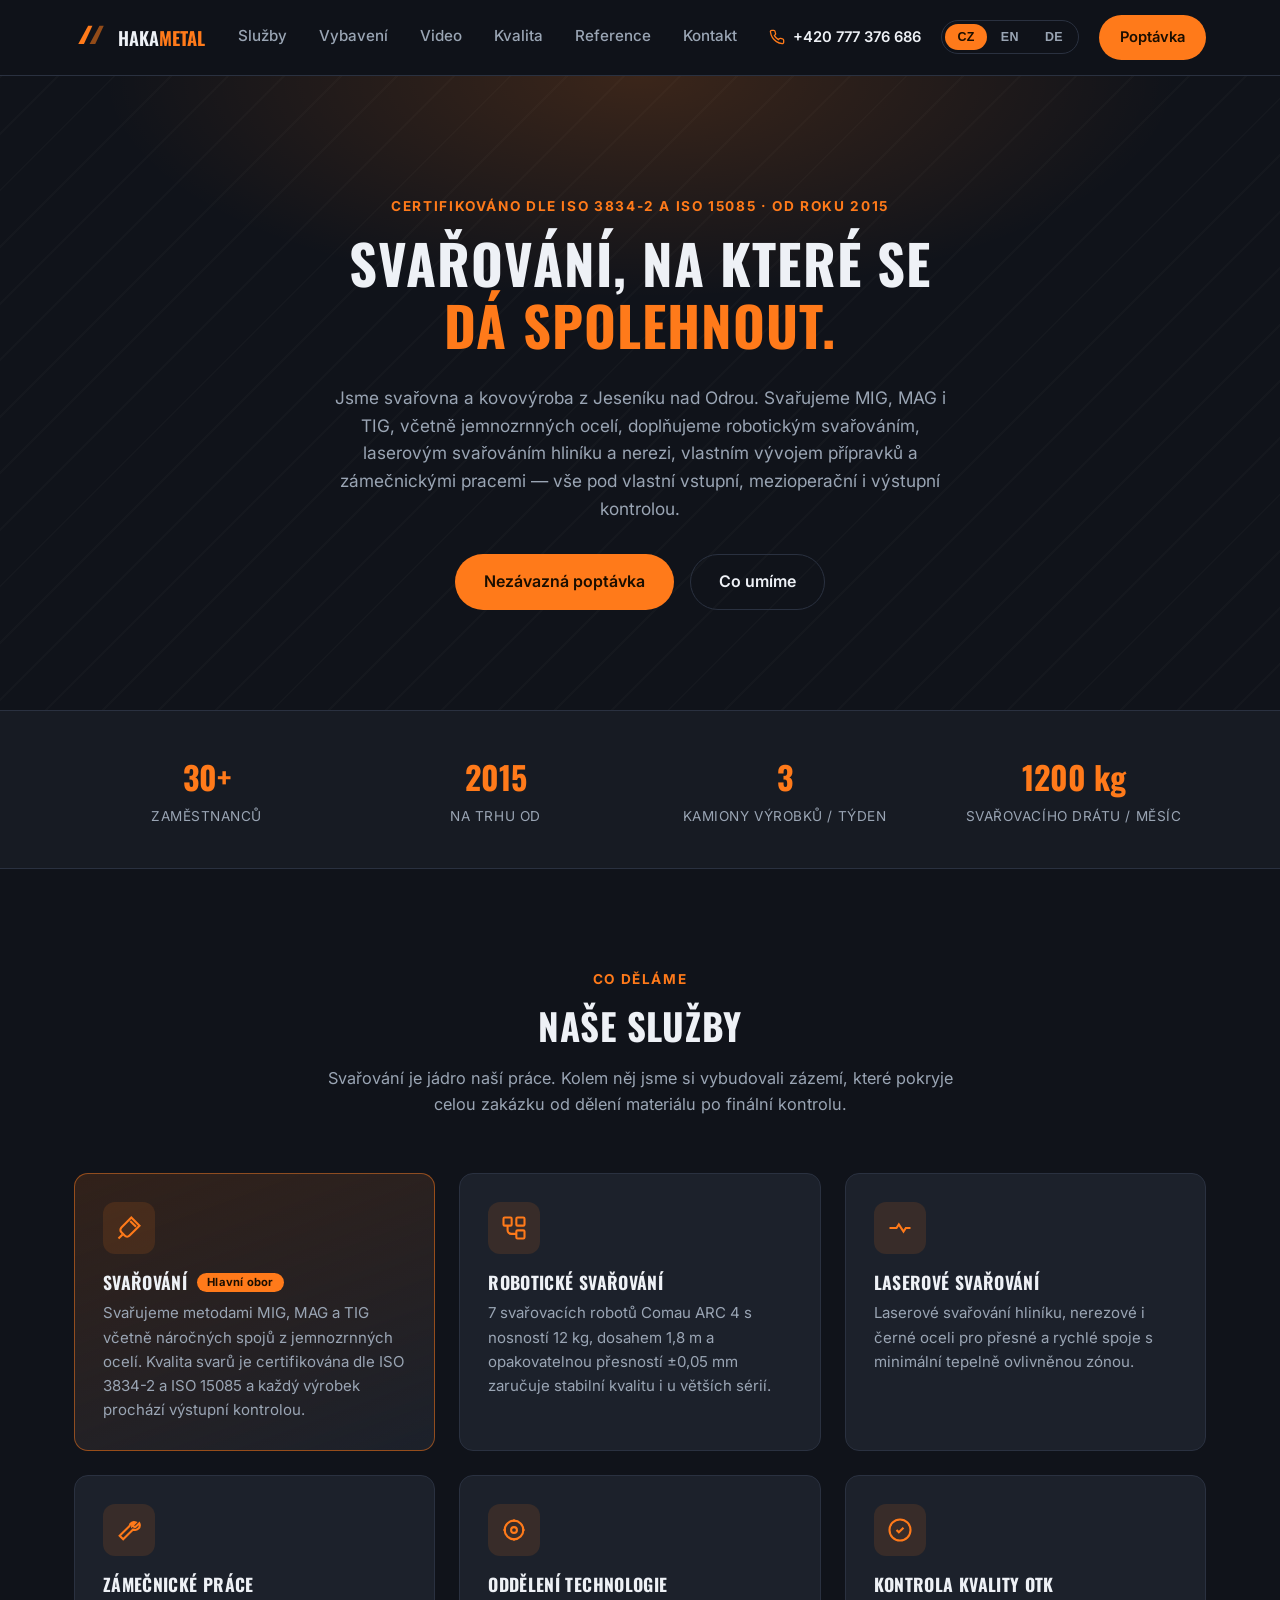
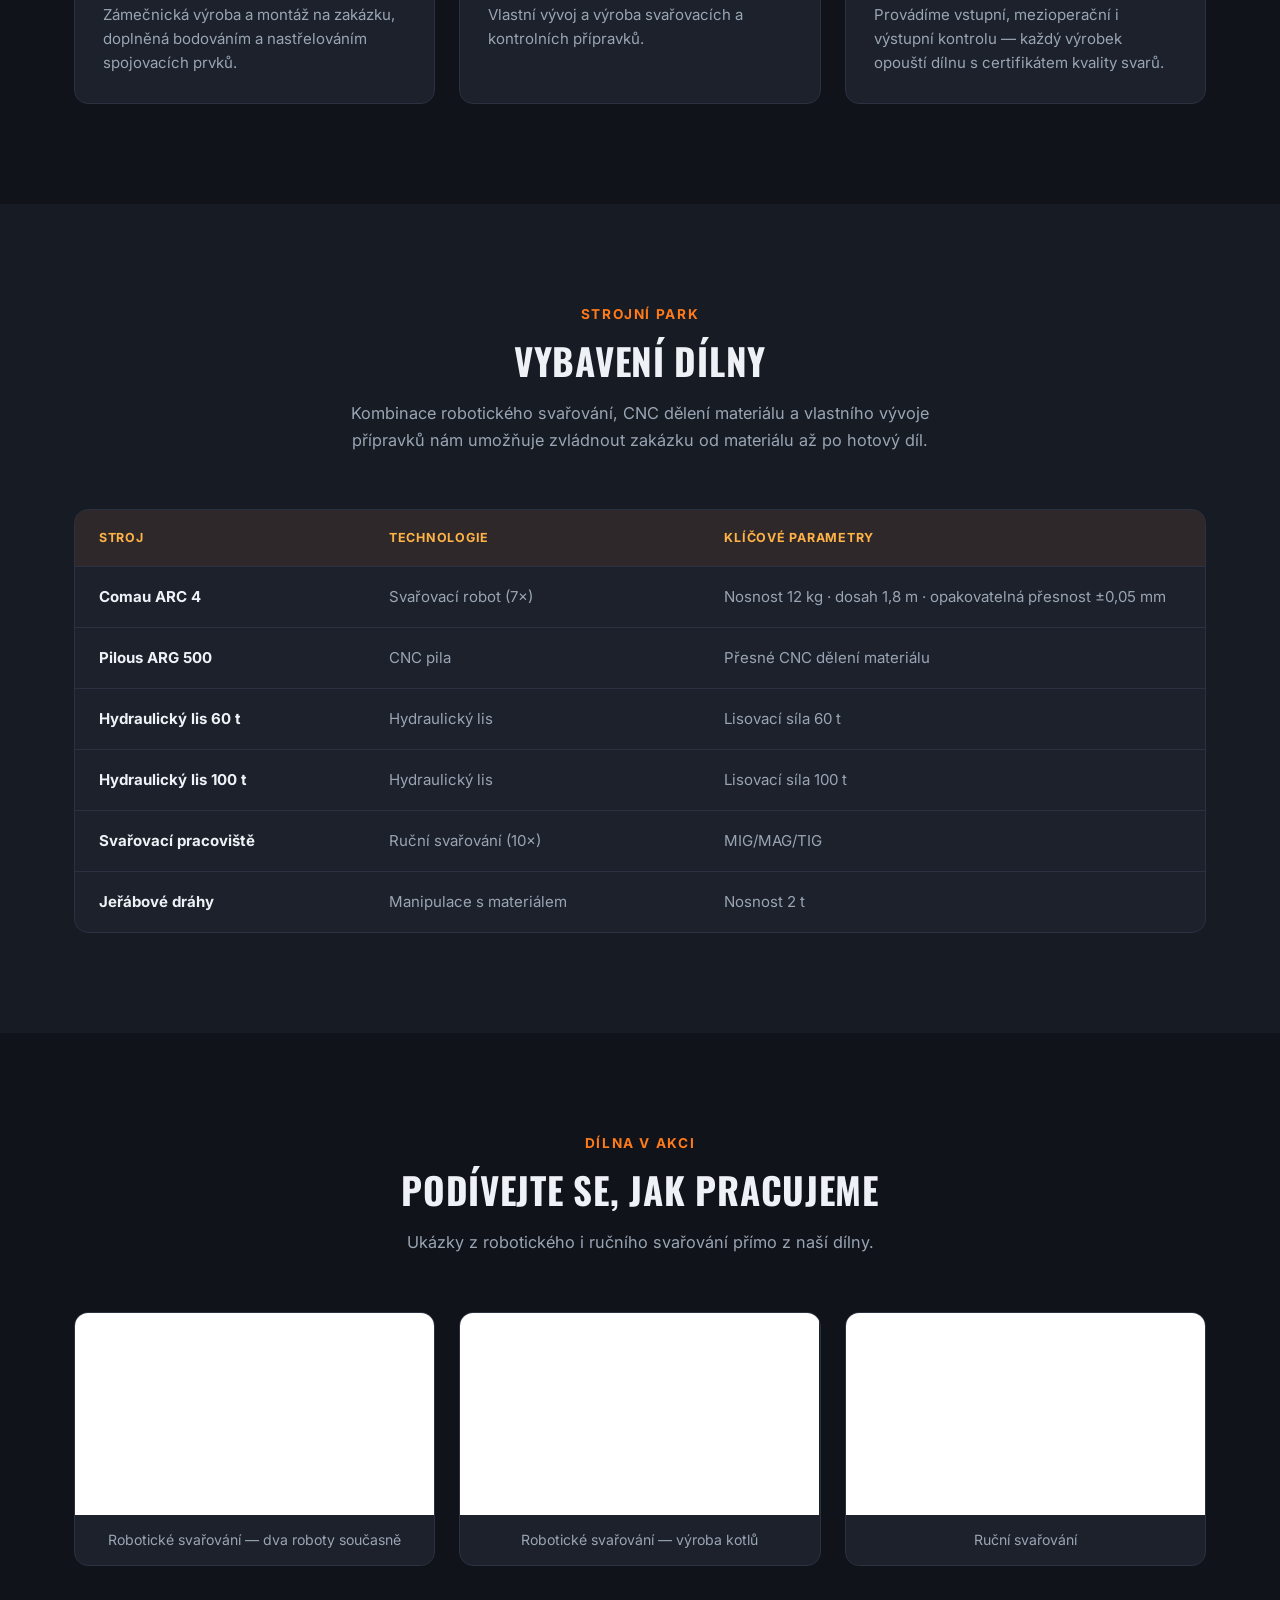
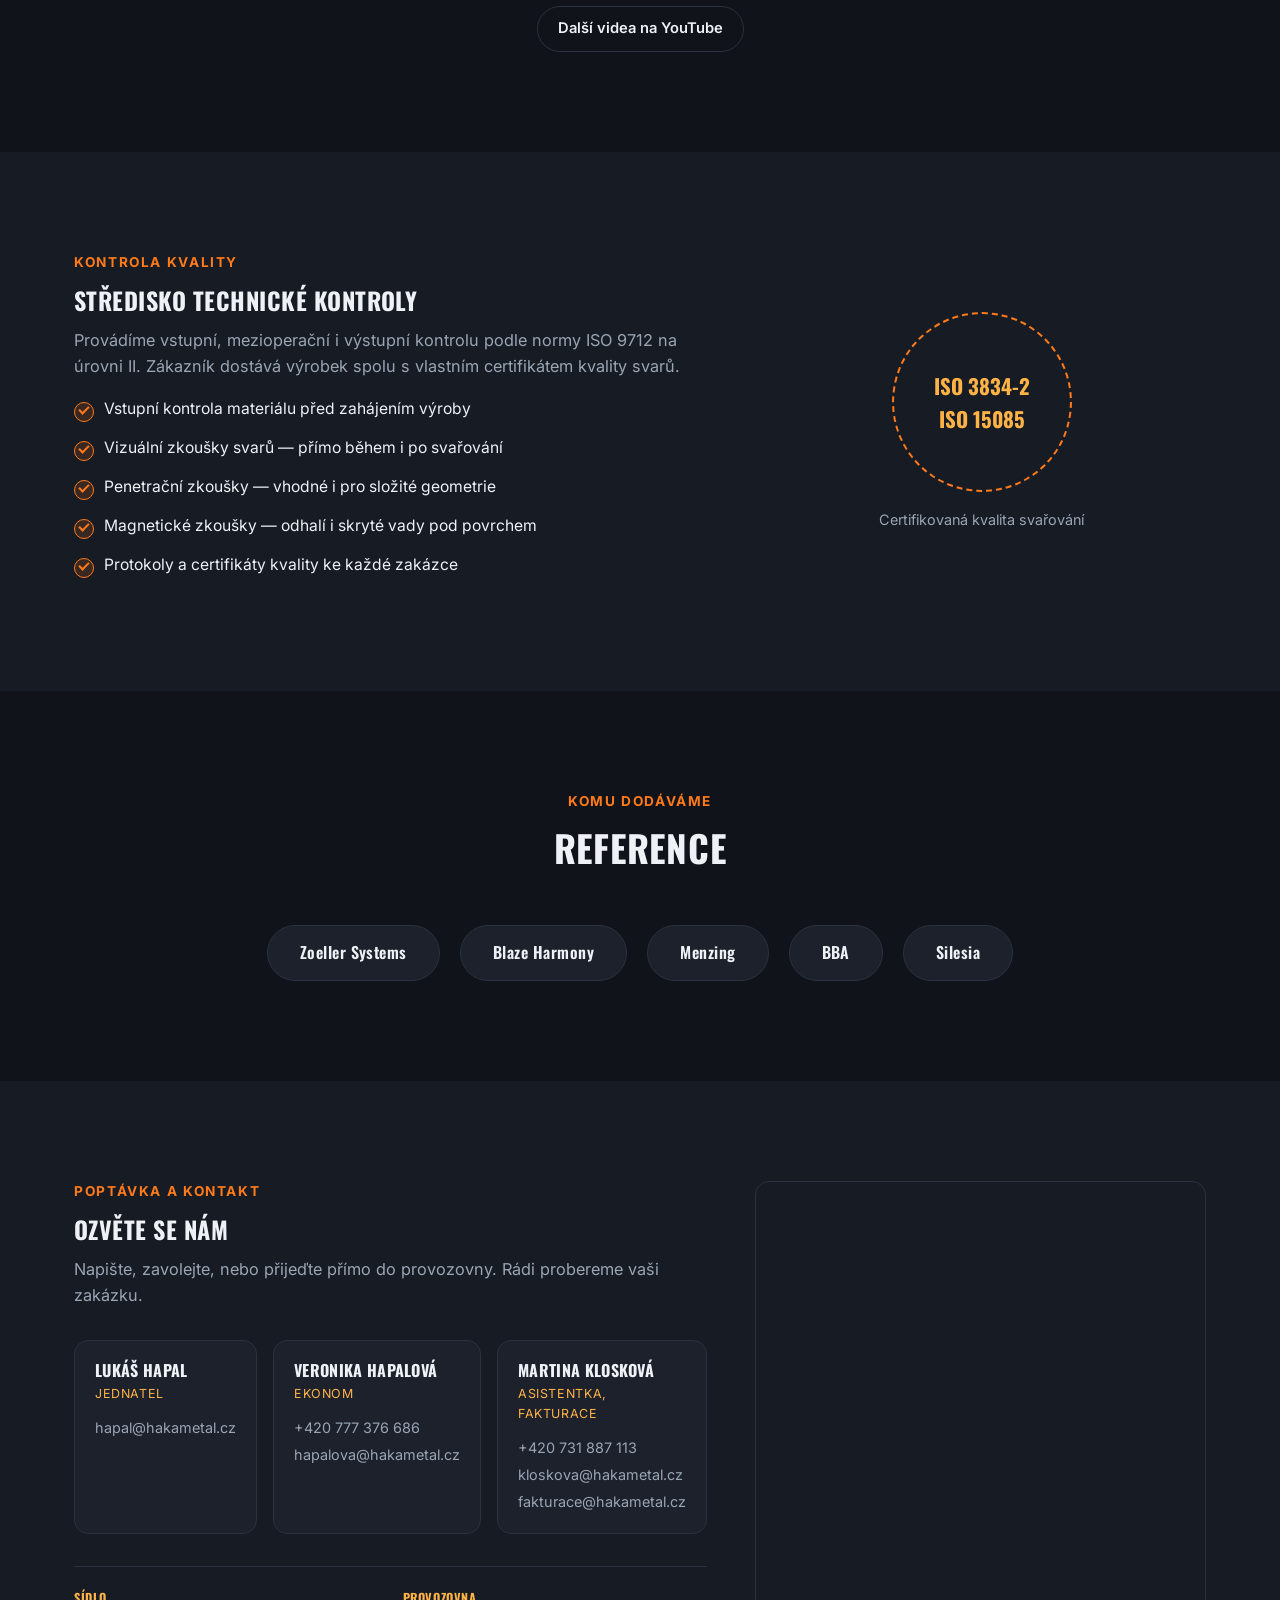
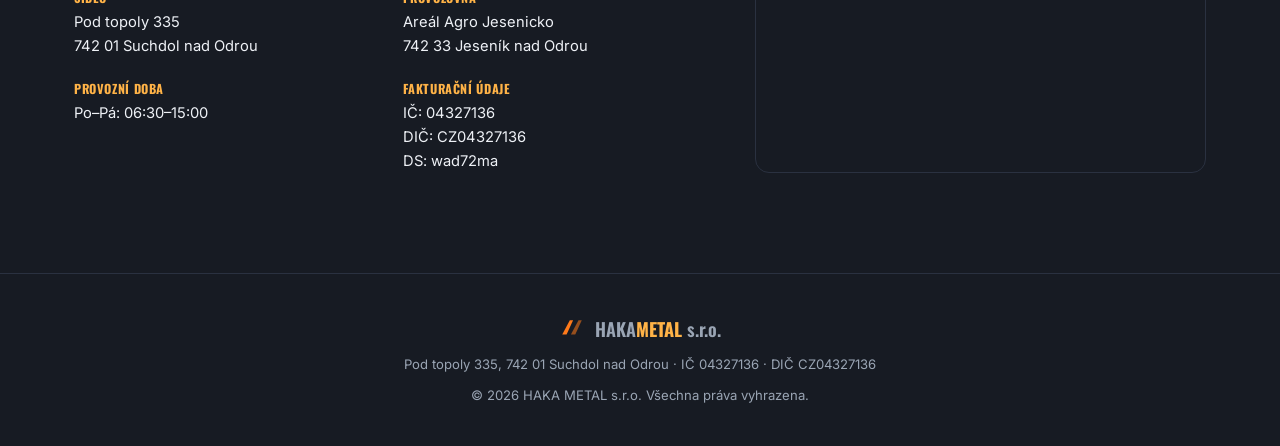
==== index.html @ dd6408a0 "Update references list Replace Bednar and Zamet with Blaze Harmony, Menzing, BBA and Silesia.  Co-Au" ====
<!DOCTYPE html>
<html lang="cs">
<head>
<meta charset="UTF-8">
<meta name="viewport" content="width=device-width, initial-scale=1.0">
<title data-i18n="meta.title">HAKA METAL s.r.o. — Svařování a kovovýroba</title>
<meta name="description" data-i18n-attr="content" data-i18n="meta.description" content="HAKA METAL s.r.o. — certifikované svařování MIG/MAG/TIG, robotické svařování, laserové svařování hliníku a nerezi, vlastní vývoj přípravků a zámečnické práce. Jeseník nad Odrou.">
<link rel="preconnect" href="https://fonts.googleapis.com">
<link rel="preconnect" href="https://fonts.gstatic.com" crossorigin>
<link href="https://fonts.googleapis.com/css2?family=Oswald:wght@500;600;700&family=Inter:wght@400;500;600;700&display=swap" rel="stylesheet">
<link rel="stylesheet" href="css/style.css">
</head>
<body>

<a class="skip-link" href="#main" data-i18n="a11y.skip">Přeskočit na obsah</a>

<header class="site-header" id="site-header">
  <div class="wrap header-inner">
    <a href="#top" class="brand">
      <span class="brand-mark" aria-hidden="true">
        <svg viewBox="0 0 48 48" width="34" height="34"><path d="M6 34 L20 8 L26 8 L14 34 Z" fill="currentColor"/><path d="M22 34 L36 8 L42 8 L30 34 Z" fill="currentColor" opacity="0.55"/></svg>
      </span>
      <span class="brand-text">HAKA<b>METAL</b></span>
    </a>

    <nav class="main-nav" id="main-nav">
      <a href="#sluzby" data-i18n="nav.sluzby">Služby</a>
      <a href="#vybaveni" data-i18n="nav.vybaveni">Vybavení</a>
      <a href="#video" data-i18n="nav.video">Video</a>
      <a href="#kvalita" data-i18n="nav.kvalita">Kvalita</a>
      <a href="#reference" data-i18n="nav.reference">Reference</a>
      <a href="#kontakt" data-i18n="nav.kontakt">Kontakt</a>
    </nav>

    <div class="header-cta">
      <a href="tel:+420777376686" class="header-phone">
        <svg width="16" height="16" viewBox="0 0 24 24" fill="none" stroke="currentColor" stroke-width="2"><path d="M22 16.92v3a2 2 0 0 1-2.18 2 19.79 19.79 0 0 1-8.63-3.07 19.5 19.5 0 0 1-6-6 19.79 19.79 0 0 1-3.07-8.67A2 2 0 0 1 4.11 2h3a2 2 0 0 1 2 1.72c.127.96.361 1.903.7 2.81a2 2 0 0 1-.45 2.11L8.09 9.91a16 16 0 0 0 6 6l1.27-1.27a2 2 0 0 1 2.11-.45c.907.339 1.85.573 2.81.7A2 2 0 0 1 22 16.92z"/></svg>
        +420 777 376 686
      </a>
      <div class="lang-switch" id="lang-switch" role="group" aria-label="Jazyk / Language / Sprache">
        <button type="button" data-lang="cs" class="lang-btn is-active">CZ</button>
        <button type="button" data-lang="en" class="lang-btn">EN</button>
        <button type="button" data-lang="de" class="lang-btn">DE</button>
      </div>
      <a href="#kontakt" class="btn btn-primary" data-i18n="header.cta">Poptávka</a>
    </div>

    <button class="nav-toggle" id="nav-toggle" aria-label="Otevřít menu" data-i18n-attr="aria-label" data-i18n="a11y.menuOpen" aria-expanded="false" aria-controls="main-nav">
      <span></span><span></span><span></span>
    </button>
  </div>
</header>

<main id="main">

  <section class="hero" id="top">
    <div class="hero-bg" aria-hidden="true"></div>
    <div class="wrap hero-inner">
      <p class="eyebrow" data-i18n="hero.eyebrow">Certifikováno dle ISO 3834-2 a ISO 15085 · od roku 2015</p>
      <h1 data-i18n-html="hero.title">Svařování, na které se<br><span class="accent">dá spolehnout.</span></h1>
      <p class="hero-lead" data-i18n="hero.lead">
        Jsme svařovna a kovovýroba z Jeseníku nad Odrou. Svařujeme MIG, MAG i TIG,
        včetně jemnozrnných ocelí, doplňujeme robotickým svařováním, laserovým svařováním
        hliníku a nerezi, vlastním vývojem přípravků a zámečnickými pracemi — vše pod vlastní
        výstupní kontrolou OTK.
      </p>
      <div class="hero-actions">
        <a href="#kontakt" class="btn btn-primary btn-lg" data-i18n="hero.cta1">Nezávazná poptávka</a>
        <a href="#sluzby" class="btn btn-ghost btn-lg" data-i18n="hero.cta2">Co umíme</a>
      </div>
    </div>
  </section>

  <section class="stats">
    <div class="wrap stats-grid">
      <div class="stat"><span class="stat-num">30+</span><span class="stat-label" data-i18n="stats.employees">zaměstnanců</span></div>
      <div class="stat"><span class="stat-num">2015</span><span class="stat-label" data-i18n="stats.since">na trhu od</span></div>
      <div class="stat"><span class="stat-num">3</span><span class="stat-label" data-i18n="stats.trucks">kamiony výrobků / týden</span></div>
      <div class="stat"><span class="stat-num">1200 kg</span><span class="stat-label" data-i18n="stats.wire">svařovacího drátu / měsíc</span></div>
    </div>
  </section>

  <section class="section" id="sluzby">
    <div class="wrap">
      <div class="section-head">
        <p class="eyebrow" data-i18n="services.eyebrow">Co děláme</p>
        <h2 data-i18n="services.title">Naše služby</h2>
        <p class="section-lead" data-i18n="services.lead">Svařování je jádro naší práce. Kolem něj jsme si vybudovali zázemí, které pokryje celou zakázku od dělení materiálu po finální kontrolu.</p>
      </div>

      <div class="services-grid">
        <article class="service-card service-card--main">
          <span class="service-icon" aria-hidden="true">
            <svg width="28" height="28" viewBox="0 0 24 24" fill="none" stroke="currentColor" stroke-width="1.8"><path d="M14 3l7 7-8.5 8.5a3 3 0 01-4.24 0l-2.76-2.76a3 3 0 010-4.24L14 3z"/><path d="M13 6l5 5"/><path d="M3 21l3.5-3.5"/></svg>
          </span>
          <h3><span data-i18n="services.welding.title">Svařování</span> <span class="tag" data-i18n="services.welding.tag">Hlavní obor</span></h3>
          <p data-i18n="services.welding.desc">Svařujeme metodami MIG, MAG a TIG včetně náročných spojů z jemnozrnných ocelí. Kvalita svarů je certifikována dle ISO 3834-2 a ISO 15085 a každý výrobek prochází výstupní kontrolou.</p>
        </article>

        <article class="service-card">
          <span class="service-icon" aria-hidden="true">
            <svg width="28" height="28" viewBox="0 0 24 24" fill="none" stroke="currentColor" stroke-width="1.8"><rect x="3" y="3" width="7" height="7" rx="1"/><rect x="14" y="3" width="7" height="7" rx="1"/><rect x="14" y="14" width="7" height="7" rx="1"/><path d="M6.5 10v4a3 3 0 003 3H14"/></svg>
          </span>
          <h3 data-i18n="services.robot.title">Robotické svařování</h3>
          <p data-i18n="services.robot.desc">7 svařovacích robotů Comau ARC 4 s nosností 12 kg, dosahem 1,8 m a opakovatelnou přesností ±0,05 mm zaručuje stabilní kvalitu i u větších sérií.</p>
        </article>

        <article class="service-card">
          <span class="service-icon" aria-hidden="true">
            <svg width="28" height="28" viewBox="0 0 24 24" fill="none" stroke="currentColor" stroke-width="1.8"><path d="M3 12h6l2-3 4 6 2-3h4"/></svg>
          </span>
          <h3 data-i18n="services.laser.title">Laserové svařování</h3>
          <p data-i18n="services.laser.desc">Laserové svařování hliníku, nerezové i černé oceli pro přesné a rychlé spoje s minimální tepelně ovlivněnou zónou.</p>
        </article>

        <article class="service-card">
          <span class="service-icon" aria-hidden="true">
            <svg width="28" height="28" viewBox="0 0 24 24" fill="none" stroke="currentColor" stroke-width="1.8"><path d="M14.7 6.3a1 1 0 000 1.4l1.6 1.6a1 1 0 001.4 0l3.1-3.1a4 4 0 01-5.34 5.34L7 20l-3-3 8.5-8.5A4 4 0 0117.8 5.5l-3.1 3.1z"/></svg>
          </span>
          <h3 data-i18n="services.locksmith.title">Zámečnické práce</h3>
          <p data-i18n="services.locksmith.desc">Zámečnická výroba a montáž na zakázku, doplněná bodováním a nastřelováním spojovacích prvků.</p>
        </article>

        <article class="service-card">
          <span class="service-icon" aria-hidden="true">
            <svg width="28" height="28" viewBox="0 0 24 24" fill="none" stroke="currentColor" stroke-width="1.8"><circle cx="12" cy="12" r="8"/><circle cx="12" cy="12" r="2.5"/><path d="M12 3v2M12 19v2M3 12h2M19 12h2"/></svg>
          </span>
          <h3 data-i18n="services.techdept.title">Oddělení technologie</h3>
          <p data-i18n="services.techdept.desc">Vlastní vývoj a výroba svařovacích a kontrolních přípravků.</p>
        </article>

        <article class="service-card">
          <span class="service-icon" aria-hidden="true">
            <svg width="28" height="28" viewBox="0 0 24 24" fill="none" stroke="currentColor" stroke-width="1.8"><path d="M9 12l2 2 4-4"/><circle cx="12" cy="12" r="9"/></svg>
          </span>
          <h3 data-i18n="services.otk.title">Kontrola kvality OTK</h3>
          <p data-i18n="services.otk.desc">Provádíme vstupní, mezioperační i výstupní kontrolu — každý výrobek opouští dílnu s certifikátem kvality svarů.</p>
        </article>
      </div>
    </div>
  </section>

  <section class="section section-alt" id="vybaveni">
    <div class="wrap">
      <div class="section-head">
        <p class="eyebrow" data-i18n="machines.eyebrow">Strojní park</p>
        <h2 data-i18n="machines.title">Vybavení dílny</h2>
        <p class="section-lead" data-i18n="machines.lead">Kombinace robotického svařování, CNC dělení materiálu a vlastního vývoje přípravků nám umožňuje zvládnout zakázku od materiálu až po hotový díl.</p>
      </div>

      <div class="machine-table" role="table">
        <div class="machine-row machine-row--head" role="row">
          <span role="columnheader" data-i18n="machines.col.machine">Stroj</span>
          <span role="columnheader" data-i18n="machines.col.tech">Technologie</span>
          <span role="columnheader" data-i18n="machines.col.params">Klíčové parametry</span>
        </div>
        <div class="machine-row" role="row">
          <span role="cell" data-label-i18n="machines.col.machine" data-label="Stroj"><strong>Comau ARC 4</strong></span>
          <span role="cell" data-label-i18n="machines.col.tech" data-label="Technologie" data-i18n="machines.comau.tech">Svařovací robot (7×)</span>
          <span role="cell" data-label-i18n="machines.col.params" data-label="Parametry" data-i18n="machines.comau.params">Nosnost 12 kg · dosah 1,8 m · opakovatelná přesnost ±0,05 mm</span>
        </div>
        <div class="machine-row" role="row">
          <span role="cell" data-label-i18n="machines.col.machine" data-label="Stroj"><strong>Pilous ARG 500</strong></span>
          <span role="cell" data-label-i18n="machines.col.tech" data-label="Technologie" data-i18n="machines.pilous.tech">CNC pila</span>
          <span role="cell" data-label-i18n="machines.col.params" data-label="Parametry" data-i18n="machines.pilous.params">Přesné CNC dělení materiálu</span>
        </div>
        <div class="machine-row" role="row">
          <span role="cell" data-label-i18n="machines.col.machine" data-label="Stroj"><strong data-i18n="machines.press60.name">Hydraulický lis 60 t</strong></span>
          <span role="cell" data-label-i18n="machines.col.tech" data-label="Technologie" data-i18n="machines.press60.tech">Hydraulický lis</span>
          <span role="cell" data-label-i18n="machines.col.params" data-label="Parametry" data-i18n="machines.press60.params">Lisovací síla 60 t</span>
        </div>
        <div class="machine-row" role="row">
          <span role="cell" data-label-i18n="machines.col.machine" data-label="Stroj"><strong data-i18n="machines.press100.name">Hydraulický lis 100 t</strong></span>
          <span role="cell" data-label-i18n="machines.col.tech" data-label="Technologie" data-i18n="machines.press100.tech">Hydraulický lis</span>
          <span role="cell" data-label-i18n="machines.col.params" data-label="Parametry" data-i18n="machines.press100.params">Lisovací síla 100 t</span>
        </div>
        <div class="machine-row" role="row">
          <span role="cell" data-label-i18n="machines.col.machine" data-label="Stroj"><strong data-i18n="machines.manual.name">Svařovací pracoviště</strong></span>
          <span role="cell" data-label-i18n="machines.col.tech" data-label="Technologie" data-i18n="machines.manual.tech">Ruční svařování (10×)</span>
          <span role="cell" data-label-i18n="machines.col.params" data-label="Parametry" data-i18n="machines.manual.params">MIG/MAG/TIG</span>
        </div>
        <div class="machine-row" role="row">
          <span role="cell" data-label-i18n="machines.col.machine" data-label="Stroj"><strong data-i18n="machines.crane.name">Jeřábové dráhy</strong></span>
          <span role="cell" data-label-i18n="machines.col.tech" data-label="Technologie" data-i18n="machines.crane.tech">Manipulace s materiálem</span>
          <span role="cell" data-label-i18n="machines.col.params" data-label="Parametry" data-i18n="machines.crane.params">Nosnost 2 t</span>
        </div>
      </div>
    </div>
  </section>

  <section class="section" id="video">
    <div class="wrap">
      <div class="section-head">
        <p class="eyebrow" data-i18n="video.eyebrow">Dílna v akci</p>
        <h2 data-i18n="video.title">Podívejte se, jak pracujeme</h2>
        <p class="section-lead" data-i18n="video.lead">Ukázky z robotického i ručního svařování přímo z naší dílny.</p>
      </div>

      <div class="video-grid">
        <div class="video-embed">
          <iframe src="https://www.youtube-nocookie.com/embed/NZ3GB3x-v6U" title="Robotické svařování — double robots" loading="lazy" allow="accelerometer; encrypted-media; gyroscope; picture-in-picture" allowfullscreen></iframe>
          <p class="video-caption" data-i18n="video.cap1">Robotické svařování — dva roboty současně</p>
        </div>
        <div class="video-embed">
          <iframe src="https://www.youtube-nocookie.com/embed/ALtH02XZOH4" title="Robotické svařování kotle" loading="lazy" allow="accelerometer; encrypted-media; gyroscope; picture-in-picture" allowfullscreen></iframe>
          <p class="video-caption" data-i18n="video.cap2">Robotické svařování — výroba kotlů</p>
        </div>
        <div class="video-embed">
          <iframe src="https://www.youtube-nocookie.com/embed/bKRuW3-VuFE" title="Ruční svařování" loading="lazy" allow="accelerometer; encrypted-media; gyroscope; picture-in-picture" allowfullscreen></iframe>
          <p class="video-caption" data-i18n="video.cap3">Ruční svařování</p>
        </div>
      </div>

      <p class="video-more">
        <a href="https://www.youtube.com/channel/UCIKeU4z_WEuzxGeXXJ49stQ" target="_blank" rel="noopener" class="btn btn-ghost" data-i18n="video.viewMore">Další videa na YouTube</a>
      </p>
    </div>
  </section>

  <section class="section section-alt" id="kvalita">
    <div class="wrap kvalita-grid">
      <div>
        <p class="eyebrow" data-i18n="quality.eyebrow">Kontrola kvality</p>
        <h2 data-i18n="quality.title">Středisko technické kontroly</h2>
        <p class="section-lead" data-i18n="quality.lead">
          Provádíme vstupní, mezioperační i výstupní kontrolu podle normy ISO 9712 na úrovni II.
          Zákazník dostává výrobek spolu s vlastním certifikátem kvality svarů.
        </p>
        <ul class="check-list">
          <li data-i18n="quality.check0">Vstupní kontrola materiálu před zahájením výroby</li>
          <li data-i18n="quality.check1">Vizuální zkoušky svarů — přímo během i po svařování</li>
          <li data-i18n="quality.check2">Penetrační zkoušky — vhodné i pro složité geometrie</li>
          <li data-i18n="quality.check3">Magnetické zkoušky — odhalí i skryté vady pod povrchem</li>
          <li data-i18n="quality.check4">Protokoly a certifikáty kvality ke každé zakázce</li>
        </ul>
      </div>
      <div class="kvalita-badge">
        <div class="badge-circle">
          <span>ISO 3834-2<br>ISO 15085</span>
        </div>
        <p data-i18n="quality.badgeCaption">Certifikovaná kvalita svařování</p>
      </div>
    </div>
  </section>

  <section class="section" id="reference">
    <div class="wrap">
      <div class="section-head">
        <p class="eyebrow" data-i18n="partners.eyebrow">Komu dodáváme</p>
        <h2 data-i18n="partners.title">Reference</h2>
      </div>
      <div class="partners">
        <span class="partner">Zoeller Systems</span>
        <span class="partner">Blaze Harmony</span>
        <span class="partner">Menzing</span>
        <span class="partner">BBA</span>
        <span class="partner">Silesia</span>
      </div>
    </div>
  </section>

  <section class="section section-alt" id="kontakt">
    <div class="wrap kontakt-grid">
      <div>
        <p class="eyebrow" data-i18n="contact.eyebrow">Poptávka a kontakt</p>
        <h2 data-i18n="contact.title">Ozvěte se nám</h2>
        <p class="section-lead" data-i18n="contact.lead">Napište, zavolejte, nebo přijeďte přímo do provozovny. Rádi probereme vaši zakázku.</p>

        <div class="contact-cards">
          <div class="contact-card">
            <h3>Lukáš Hapal</h3>
            <span class="role" data-i18n="contact.role.owner">jednatel</span>
            <a href="mailto:hapal@hakametal.cz">hapal@hakametal.cz</a>
          </div>
          <div class="contact-card">
            <h3>Veronika Hapalová</h3>
            <span class="role" data-i18n="contact.role.economist">ekonom</span>
            <a href="tel:+420777376686">+420 777 376 686</a>
            <a href="mailto:hapalova@hakametal.cz">hapalova@hakametal.cz</a>
          </div>
          <div class="contact-card">
            <h3>Martina Klosková</h3>
            <span class="role" data-i18n="contact.role.assistant">asistentka, fakturace</span>
            <a href="tel:+420731887113">+420 731 887 113</a>
            <a href="mailto:kloskova@hakametal.cz">kloskova@hakametal.cz</a>
            <a href="mailto:fakturace@hakametal.cz">fakturace@hakametal.cz</a>
          </div>
        </div>

        <div class="company-info">
          <div>
            <h4 data-i18n="contact.hq">Sídlo</h4>
            <p>Pod topoly 335<br>742 01 Suchdol nad Odrou</p>
          </div>
          <div>
            <h4 data-i18n="contact.plant">Provozovna</h4>
            <p>Areál Agro Jesenicko<br>742 33 Jeseník nad Odrou</p>
          </div>
          <div>
            <h4 data-i18n="contact.hours">Provozní doba</h4>
            <p data-i18n="contact.hoursValue">Po–Pá: 06:30–15:00</p>
          </div>
          <div>
            <h4 data-i18n="contact.billing">Fakturační údaje</h4>
            <p>IČ: 04327136<br>DIČ: CZ04327136<br>DS: wad72ma</p>
          </div>
        </div>
      </div>

      <div class="map-wrap">
        <iframe
          title="Mapa — provozovna HAKA METAL, Jeseník nad Odrou"
          src="https://www.google.com/maps?q=49.61904030,17.90806190&z=15&output=embed"
          width="100%" height="100%" style="border:0"
          allowfullscreen loading="lazy" referrerpolicy="no-referrer-when-downgrade">
        </iframe>
      </div>
    </div>
  </section>

</main>

<footer class="site-footer">
  <div class="wrap footer-inner">
    <div class="brand brand--footer">
      <span class="brand-mark" aria-hidden="true">
        <svg viewBox="0 0 48 48" width="26" height="26"><path d="M6 34 L20 8 L26 8 L14 34 Z" fill="currentColor"/><path d="M22 34 L36 8 L42 8 L30 34 Z" fill="currentColor" opacity="0.55"/></svg>
      </span>
      <span class="brand-text">HAKA<b>METAL</b> s.r.o.</span>
    </div>
    <p class="footer-meta">Pod topoly 335, 742 01 Suchdol nad Odrou · IČ 04327136 · DIČ CZ04327136</p>
    <p class="footer-copy">&copy; <span id="year"></span> HAKA METAL s.r.o. <span data-i18n="footer.rights">Všechna práva vyhrazena.</span></p>
  </div>
</footer>

<script src="js/i18n.js"></script>
<script src="js/script.js"></script>
</body>
</html>
---- css/style.css ----
:root {
  --bg: #10131a;
  --bg-alt: #171b23;
  --card: #1c212b;
  --card-border: #2a3140;
  --text: #eef1f6;
  --text-muted: #9aa5b4;
  --accent: #ff7a1a;
  --accent-2: #ffb347;
  --accent-contrast: #1a0e00;
  --radius: 14px;
  --header-h: 76px;
  color-scheme: dark;
}

* { box-sizing: border-box; }
html { scroll-behavior: smooth; scroll-padding-top: var(--header-h); }

body {
  margin: 0;
  background: var(--bg);
  color: var(--text);
  font-family: 'Inter', system-ui, -apple-system, Segoe UI, sans-serif;
  line-height: 1.6;
  -webkit-font-smoothing: antialiased;
}

h1, h2, h3, h4 {
  font-family: 'Oswald', 'Inter', sans-serif;
  text-transform: uppercase;
  letter-spacing: 0.02em;
  line-height: 1.15;
  margin: 0 0 0.5em;
}

p { margin: 0 0 1em; color: var(--text-muted); }
a { color: inherit; text-decoration: none; }
img { max-width: 100%; display: block; }
ul { padding: 0; margin: 0; list-style: none; }

.wrap {
  max-width: 1180px;
  margin: 0 auto;
  padding: 0 24px;
}

.skip-link {
  position: absolute;
  left: -9999px;
  top: 0;
  background: var(--accent);
  color: var(--accent-contrast);
  padding: 10px 16px;
  z-index: 999;
  border-radius: 0 0 8px 0;
}
.skip-link:focus { left: 0; }

/* ---------- Header ---------- */
.site-header {
  position: sticky;
  top: 0;
  z-index: 100;
  height: var(--header-h);
  display: flex;
  align-items: center;
  background: rgba(16, 19, 26, 0.85);
  backdrop-filter: blur(10px);
  border-bottom: 1px solid var(--card-border);
}

.header-inner {
  display: flex;
  align-items: center;
  justify-content: space-between;
  gap: 24px;
  width: 100%;
}

.brand {
  display: flex;
  align-items: center;
  gap: 10px;
  font-family: 'Oswald', sans-serif;
  font-size: 1.15rem;
  font-weight: 600;
  color: var(--text);
  white-space: nowrap;
}
.brand-mark { color: var(--accent); display: inline-flex; }
.brand-text b { color: var(--accent); font-weight: 700; }

.main-nav {
  display: flex;
  gap: 32px;
  flex: 1;
  justify-content: center;
}
.main-nav a {
  font-size: 0.95rem;
  font-weight: 500;
  color: var(--text-muted);
  padding: 8px 0;
  border-bottom: 2px solid transparent;
  transition: color 0.15s, border-color 0.15s;
}
.main-nav a:hover, .main-nav a:focus-visible {
  color: var(--text);
  border-color: var(--accent);
}

.header-cta {
  display: flex;
  align-items: center;
  gap: 20px;
}
.header-phone {
  display: flex;
  align-items: center;
  gap: 8px;
  font-size: 0.92rem;
  font-weight: 600;
  color: var(--text);
  white-space: nowrap;
}
.header-phone svg { color: var(--accent); }

.btn {
  display: inline-flex;
  align-items: center;
  justify-content: center;
  gap: 8px;
  padding: 10px 20px;
  border-radius: 999px;
  font-weight: 600;
  font-size: 0.92rem;
  border: 1px solid transparent;
  cursor: pointer;
  transition: transform 0.15s, background 0.15s, border-color 0.15s;
  white-space: nowrap;
}
.btn:hover { transform: translateY(-1px); }
.btn-primary {
  background: var(--accent);
  color: var(--accent-contrast);
}
.btn-primary:hover { background: var(--accent-2); }
.btn-ghost {
  background: transparent;
  border-color: var(--card-border);
  color: var(--text);
}
.btn-ghost:hover { border-color: var(--accent); }
.btn-lg { padding: 14px 28px; font-size: 1rem; }

.lang-switch {
  display: flex;
  gap: 2px;
  border: 1px solid var(--card-border);
  border-radius: 999px;
  padding: 3px;
}
.lang-btn {
  border: none;
  background: transparent;
  color: var(--text-muted);
  font-size: 0.78rem;
  font-weight: 700;
  letter-spacing: 0.03em;
  padding: 6px 12px;
  border-radius: 999px;
  cursor: pointer;
  transition: background 0.15s, color 0.15s;
}
.lang-btn:hover { color: var(--text); }
.lang-btn.is-active {
  background: var(--accent);
  color: var(--accent-contrast);
}

.nav-toggle {
  display: none;
  flex-direction: column;
  justify-content: center;
  gap: 5px;
  width: 40px;
  height: 40px;
  background: none;
  border: 1px solid var(--card-border);
  border-radius: 8px;
  cursor: pointer;
}
.nav-toggle span {
  display: block;
  height: 2px;
  width: 20px;
  margin: 0 auto;
  background: var(--text);
  transition: transform 0.2s, opacity 0.2s;
}
.nav-toggle[aria-expanded="true"] span:nth-child(1) { transform: translateY(7px) rotate(45deg); }
.nav-toggle[aria-expanded="true"] span:nth-child(2) { opacity: 0; }
.nav-toggle[aria-expanded="true"] span:nth-child(3) { transform: translateY(-7px) rotate(-45deg); }

/* ---------- Hero ---------- */
.hero {
  position: relative;
  padding: 120px 0 100px;
  overflow: hidden;
  text-align: center;
}
.hero-bg {
  position: absolute;
  inset: 0;
  background:
    radial-gradient(ellipse 60% 50% at 50% 0%, rgba(255,122,26,0.18), transparent 70%),
    repeating-linear-gradient(135deg, rgba(255,255,255,0.02) 0 2px, transparent 2px 40px);
  pointer-events: none;
}
.hero-inner { position: relative; max-width: 780px; }
.eyebrow {
  color: var(--accent);
  font-weight: 700;
  font-size: 0.85rem;
  letter-spacing: 0.12em;
  text-transform: uppercase;
  margin-bottom: 14px;
}
.hero h1 {
  font-size: clamp(2.2rem, 5vw, 3.4rem);
  color: var(--text);
}
.hero h1 .accent { color: var(--accent); }
.hero-lead {
  font-size: 1.08rem;
  max-width: 620px;
  margin: 20px auto 32px;
}
.hero-actions {
  display: flex;
  gap: 16px;
  justify-content: center;
  flex-wrap: wrap;
}

/* ---------- Stats ---------- */
.stats {
  border-top: 1px solid var(--card-border);
  border-bottom: 1px solid var(--card-border);
  background: var(--bg-alt);
}
.stats-grid {
  display: grid;
  grid-template-columns: repeat(4, 1fr);
  gap: 24px;
  padding: 40px 24px;
  text-align: center;
}
.stat-num {
  display: block;
  font-family: 'Oswald', sans-serif;
  font-size: 2rem;
  font-weight: 700;
  color: var(--accent);
}
.stat-label {
  display: block;
  font-size: 0.85rem;
  color: var(--text-muted);
  text-transform: uppercase;
  letter-spacing: 0.04em;
  margin-top: 4px;
}

/* ---------- Sections ---------- */
.section { padding: 100px 0; }
.section-alt { background: var(--bg-alt); }
.section-head {
  max-width: 640px;
  margin: 0 auto 56px;
  text-align: center;
}
.section-head h2 { font-size: clamp(1.7rem, 3.5vw, 2.3rem); color: var(--text); }
.section-lead { font-size: 1.02rem; }

/* ---------- Services ---------- */
.services-grid {
  display: grid;
  grid-template-columns: repeat(3, 1fr);
  gap: 24px;
}
.service-card {
  background: var(--card);
  border: 1px solid var(--card-border);
  border-radius: var(--radius);
  padding: 28px;
  transition: border-color 0.2s, transform 0.2s;
}
.service-card:hover { border-color: var(--accent); transform: translateY(-3px); }
.service-card--main {
  background: linear-gradient(160deg, rgba(255,122,26,0.14), var(--card));
  border-color: rgba(255,122,26,0.5);
  grid-column: span 1;
}
.service-icon {
  display: inline-flex;
  align-items: center;
  justify-content: center;
  width: 52px;
  height: 52px;
  border-radius: 12px;
  background: rgba(255,122,26,0.12);
  color: var(--accent);
  margin-bottom: 18px;
}
.service-card h3 {
  font-size: 1.1rem;
  color: var(--text);
  display: flex;
  align-items: center;
  gap: 10px;
  flex-wrap: wrap;
}
.tag {
  font-family: 'Inter', sans-serif;
  text-transform: none;
  font-size: 0.7rem;
  font-weight: 700;
  letter-spacing: 0.02em;
  background: var(--accent);
  color: var(--accent-contrast);
  padding: 3px 10px;
  border-radius: 999px;
}
.service-card p { margin-bottom: 0; font-size: 0.94rem; }

/* ---------- Machine table ---------- */
.machine-table {
  border: 1px solid var(--card-border);
  border-radius: var(--radius);
  overflow: hidden;
  background: var(--card);
}
.machine-row {
  display: grid;
  grid-template-columns: 1.2fr 1.4fr 2fr;
  gap: 16px;
  padding: 18px 24px;
  border-bottom: 1px solid var(--card-border);
}
.machine-row:last-child { border-bottom: none; }
.machine-row--head {
  background: rgba(255,122,26,0.08);
  font-size: 0.78rem;
  text-transform: uppercase;
  letter-spacing: 0.06em;
  color: var(--accent-2);
  font-weight: 700;
}
.machine-row span[data-label] { color: var(--text-muted); font-size: 0.94rem; }
.machine-row strong { color: var(--text); }

/* ---------- Video ---------- */
.video-grid {
  display: grid;
  grid-template-columns: repeat(3, 1fr);
  gap: 24px;
}
.video-embed {
  border-radius: var(--radius);
  overflow: hidden;
  border: 1px solid var(--card-border);
  background: var(--card);
}
.video-embed iframe {
  width: 100%;
  aspect-ratio: 16 / 9;
  display: block;
  border: 0;
}
.video-caption {
  margin: 0;
  padding: 14px 16px;
  font-size: 0.88rem;
  color: var(--text-muted);
  text-align: center;
}
.video-more {
  text-align: center;
  margin: 40px 0 0;
}

/* ---------- Kvalita ---------- */
.kvalita-grid {
  display: grid;
  grid-template-columns: 1.4fr 1fr;
  gap: 56px;
  align-items: center;
}
.check-list li {
  position: relative;
  padding-left: 30px;
  margin-bottom: 14px;
  color: var(--text);
  font-size: 0.98rem;
}
.check-list li::before {
  content: "";
  position: absolute;
  left: 0;
  top: 6px;
  width: 18px;
  height: 18px;
  border-radius: 50%;
  background: rgba(255,122,26,0.15);
  border: 1px solid var(--accent);
}
.check-list li::after {
  content: "";
  position: absolute;
  left: 5px;
  top: 10px;
  width: 8px;
  height: 4px;
  border-left: 2px solid var(--accent);
  border-bottom: 2px solid var(--accent);
  transform: rotate(-45deg);
}
.kvalita-badge {
  display: flex;
  flex-direction: column;
  align-items: center;
  text-align: center;
  gap: 16px;
}
.badge-circle {
  width: 180px;
  height: 180px;
  border-radius: 50%;
  border: 2px dashed var(--accent);
  display: flex;
  align-items: center;
  justify-content: center;
  padding: 20px;
}
.badge-circle span {
  font-family: 'Oswald', sans-serif;
  font-weight: 700;
  font-size: 1.3rem;
  color: var(--accent-2);
}
.kvalita-badge p { color: var(--text-muted); font-size: 0.9rem; margin: 0; }

/* ---------- Reference ---------- */
.partners {
  display: flex;
  justify-content: center;
  gap: 20px;
  flex-wrap: wrap;
}
.partner {
  background: var(--card);
  border: 1px solid var(--card-border);
  border-radius: 999px;
  padding: 14px 32px;
  font-family: 'Oswald', sans-serif;
  font-weight: 600;
  letter-spacing: 0.03em;
  color: var(--text);
}

/* ---------- Kontakt ---------- */
.kontakt-grid {
  display: grid;
  grid-template-columns: 1.3fr 1fr;
  gap: 48px;
  align-items: start;
}
.contact-cards {
  display: grid;
  grid-template-columns: repeat(3, 1fr);
  gap: 16px;
  margin: 32px 0;
}
.contact-card {
  background: var(--card);
  border: 1px solid var(--card-border);
  border-radius: var(--radius);
  padding: 20px;
  display: flex;
  flex-direction: column;
  gap: 4px;
}
.contact-card h3 { font-size: 1rem; color: var(--text); margin-bottom: 0; }
.contact-card .role {
  font-size: 0.78rem;
  color: var(--accent-2);
  text-transform: uppercase;
  letter-spacing: 0.05em;
  margin-bottom: 8px;
}
.contact-card a { font-size: 0.9rem; color: var(--text-muted); }
.contact-card a:hover { color: var(--accent); }

.company-info {
  display: grid;
  grid-template-columns: repeat(2, 1fr);
  gap: 24px;
  padding-top: 24px;
  border-top: 1px solid var(--card-border);
}
.company-info h4 {
  font-size: 0.78rem;
  color: var(--accent-2);
  text-transform: uppercase;
  letter-spacing: 0.05em;
  margin-bottom: 6px;
}
.company-info p { margin: 0; font-size: 0.92rem; color: var(--text); }

.map-wrap {
  border-radius: var(--radius);
  overflow: hidden;
  border: 1px solid var(--card-border);
  min-height: 420px;
  height: 100%;
}

/* ---------- Footer ---------- */
.site-footer {
  border-top: 1px solid var(--card-border);
  padding: 40px 0;
  background: var(--bg-alt);
}
.footer-inner {
  display: flex;
  flex-direction: column;
  align-items: center;
  gap: 10px;
  text-align: center;
}
.brand--footer { color: var(--text-muted); }
.brand--footer .brand-text b { color: var(--accent-2); }
.footer-meta, .footer-copy {
  font-size: 0.82rem;
  color: var(--text-muted);
  margin: 0;
}

/* ---------- Responsive ---------- */
@media (max-width: 960px) {
  .main-nav { display: none; }
  .nav-toggle { display: flex; }
  .header-phone { display: none; }
  .services-grid { grid-template-columns: repeat(2, 1fr); }
  .video-grid { grid-template-columns: 1fr; }
  .kvalita-grid, .kontakt-grid { grid-template-columns: 1fr; }
  .contact-cards { grid-template-columns: 1fr; }
  .stats-grid { grid-template-columns: repeat(2, 1fr); }

  .main-nav.open {
    display: flex;
    flex-direction: column;
    position: absolute;
    top: var(--header-h);
    left: 0;
    right: 0;
    background: var(--bg);
    border-bottom: 1px solid var(--card-border);
    padding: 16px 24px 24px;
    gap: 4px;
  }
  .main-nav.open a { padding: 12px 0; border-bottom: 1px solid var(--card-border); }
}

@media (max-width: 480px) {
  .header-cta .btn-primary { display: none; }
  .lang-btn { padding: 6px 9px; font-size: 0.72rem; }
}

@media (max-width: 640px) {
  .services-grid { grid-template-columns: 1fr; }
  .machine-row { grid-template-columns: 1fr; gap: 4px; }
  .machine-row--head { display: none; }
  .machine-row span[data-label]::before {
    content: attr(data-label) ": ";
    color: var(--accent-2);
    font-weight: 600;
  }
  .company-info { grid-template-columns: 1fr; }
  .hero { padding: 90px 0 70px; }
  .section { padding: 70px 0; }
}

/* ---------- Reveal animation ---------- */
.reveal {
  opacity: 0;
  transform: translateY(16px);
  transition: opacity 0.6s ease, transform 0.6s ease;
}
.reveal.is-visible {
  opacity: 1;
  transform: translateY(0);
}
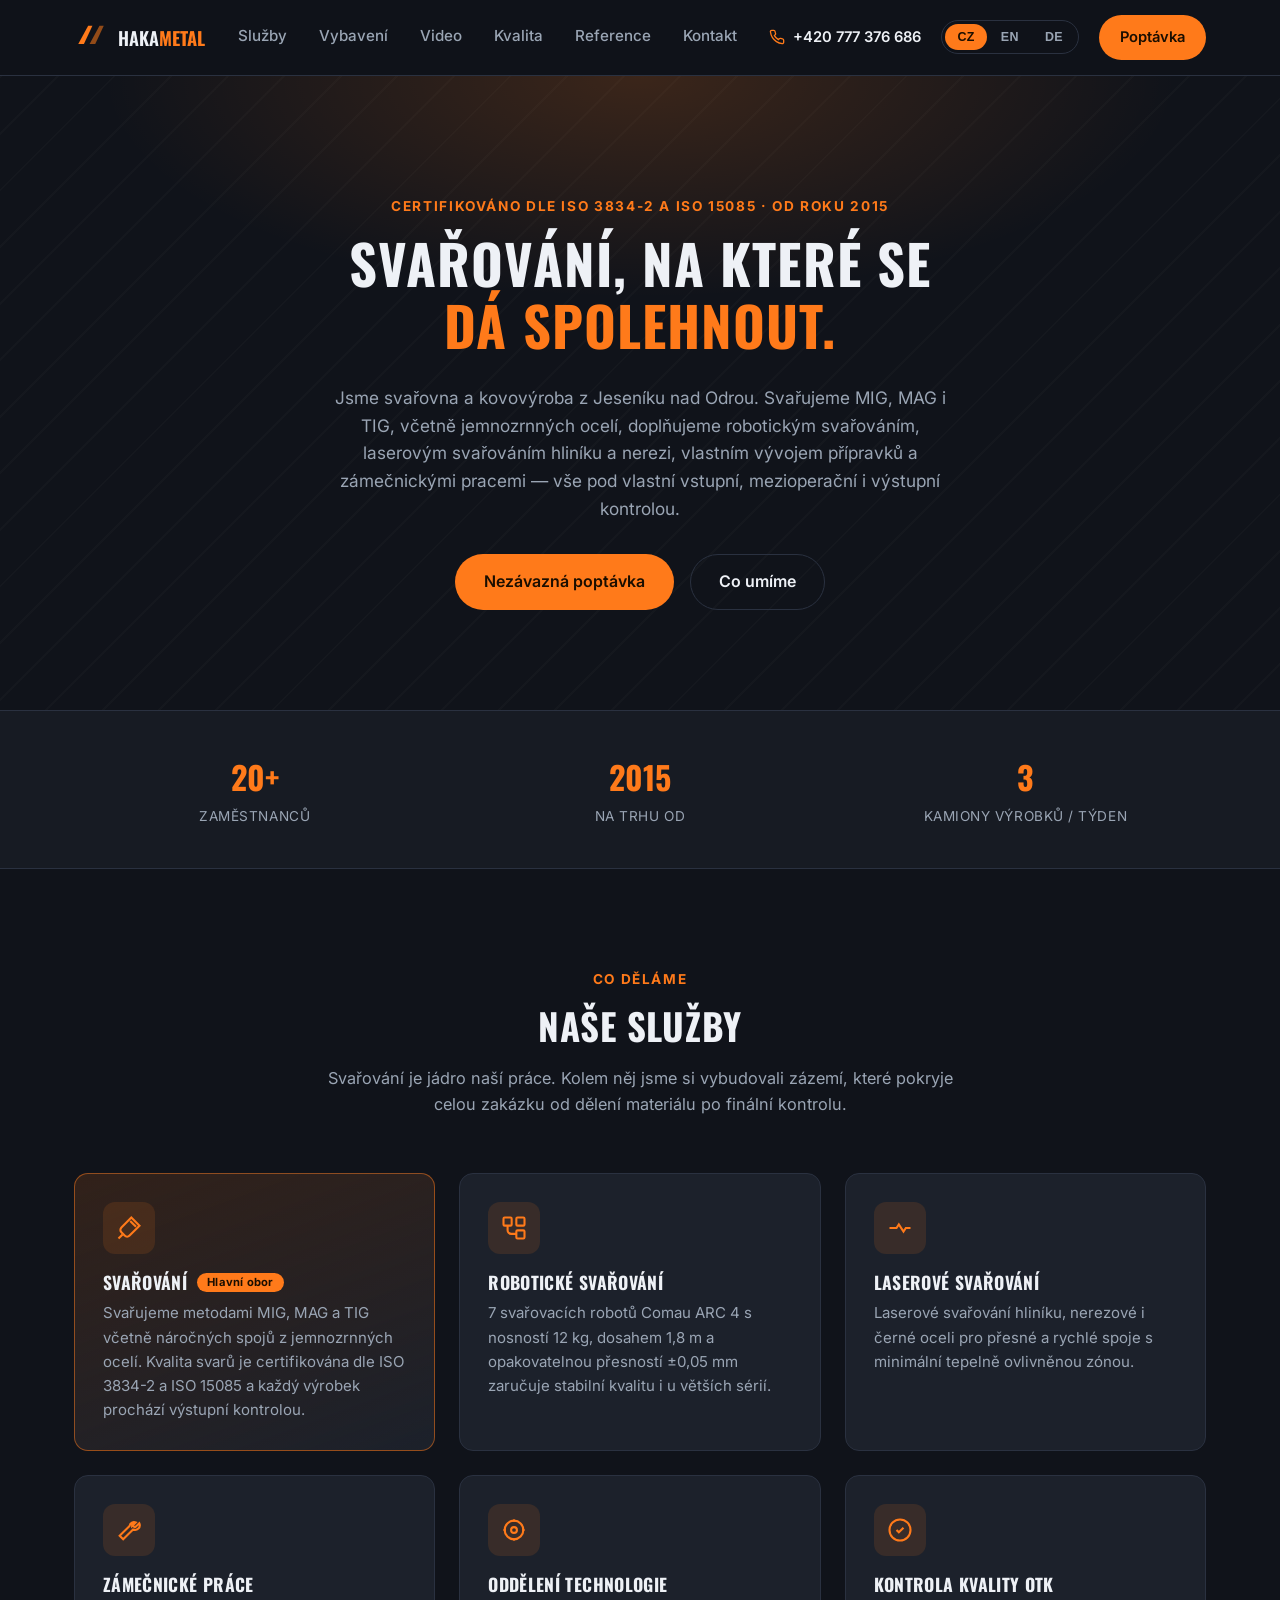
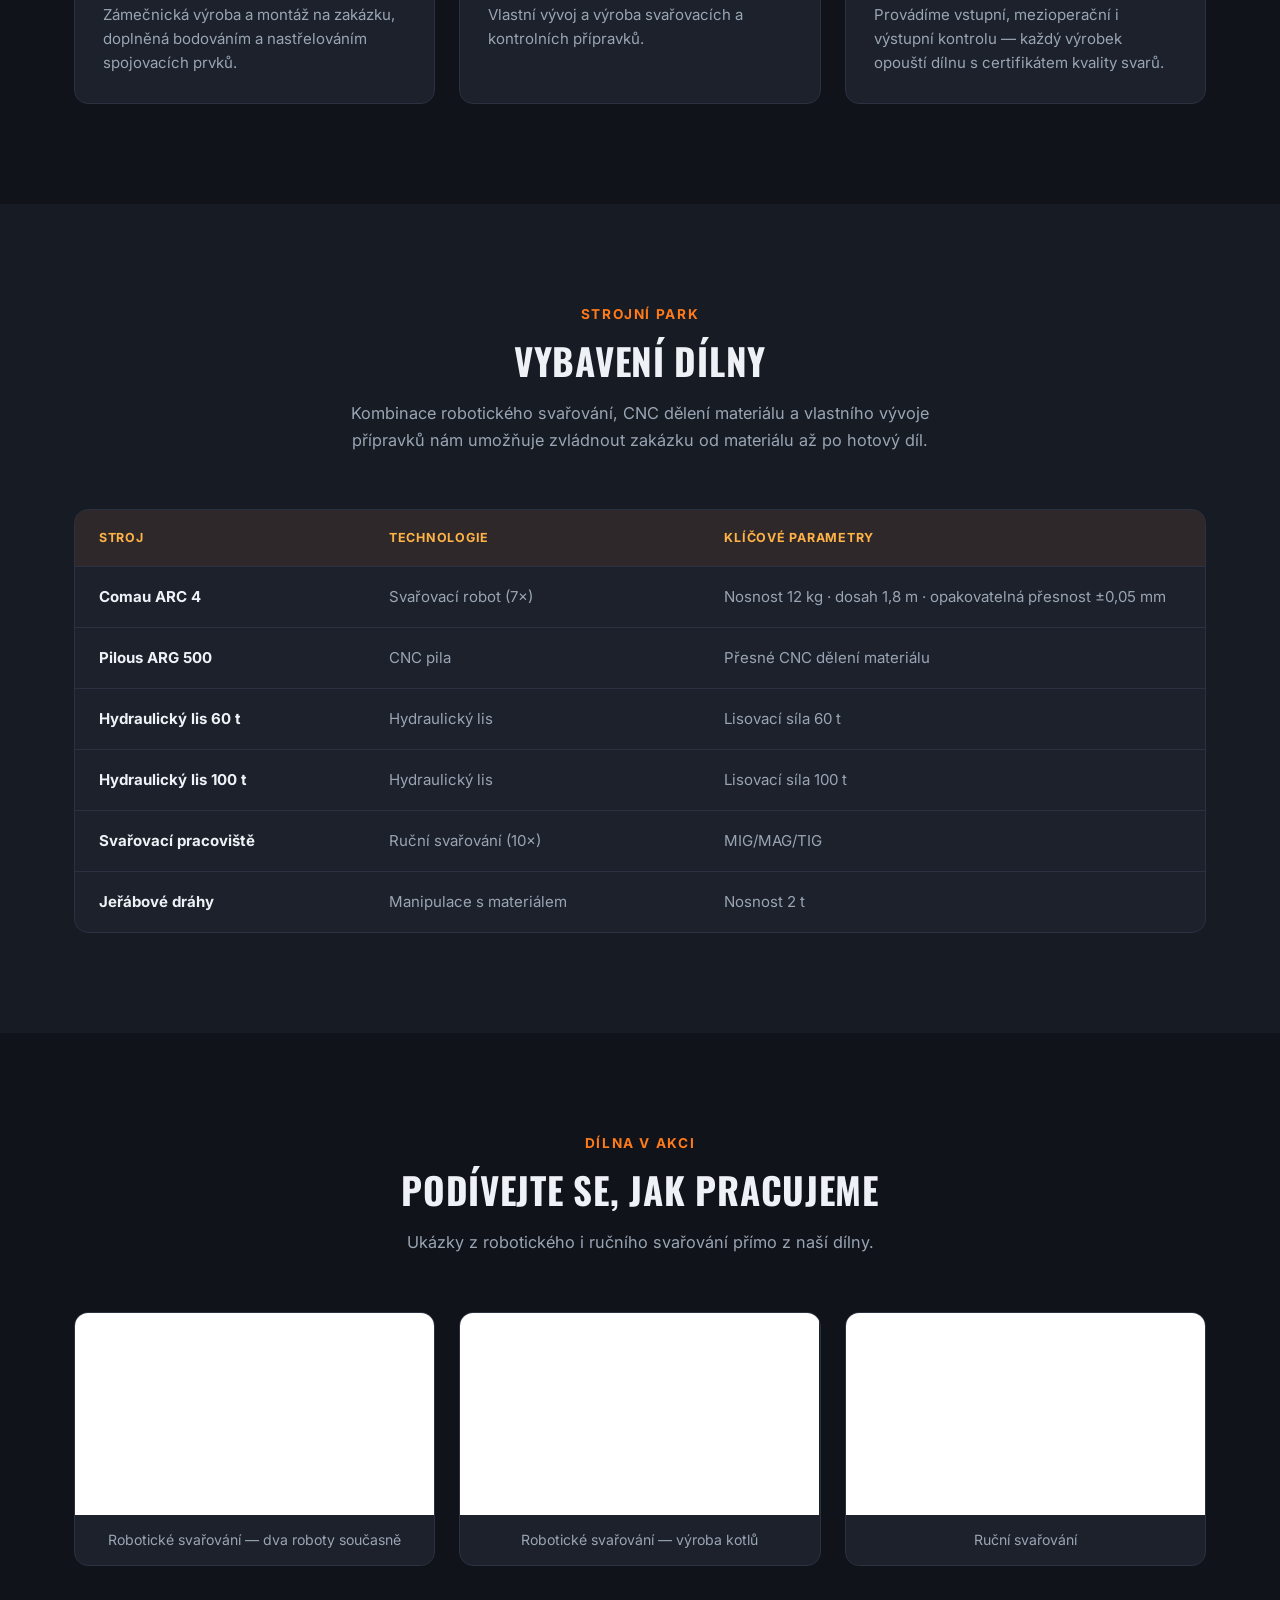
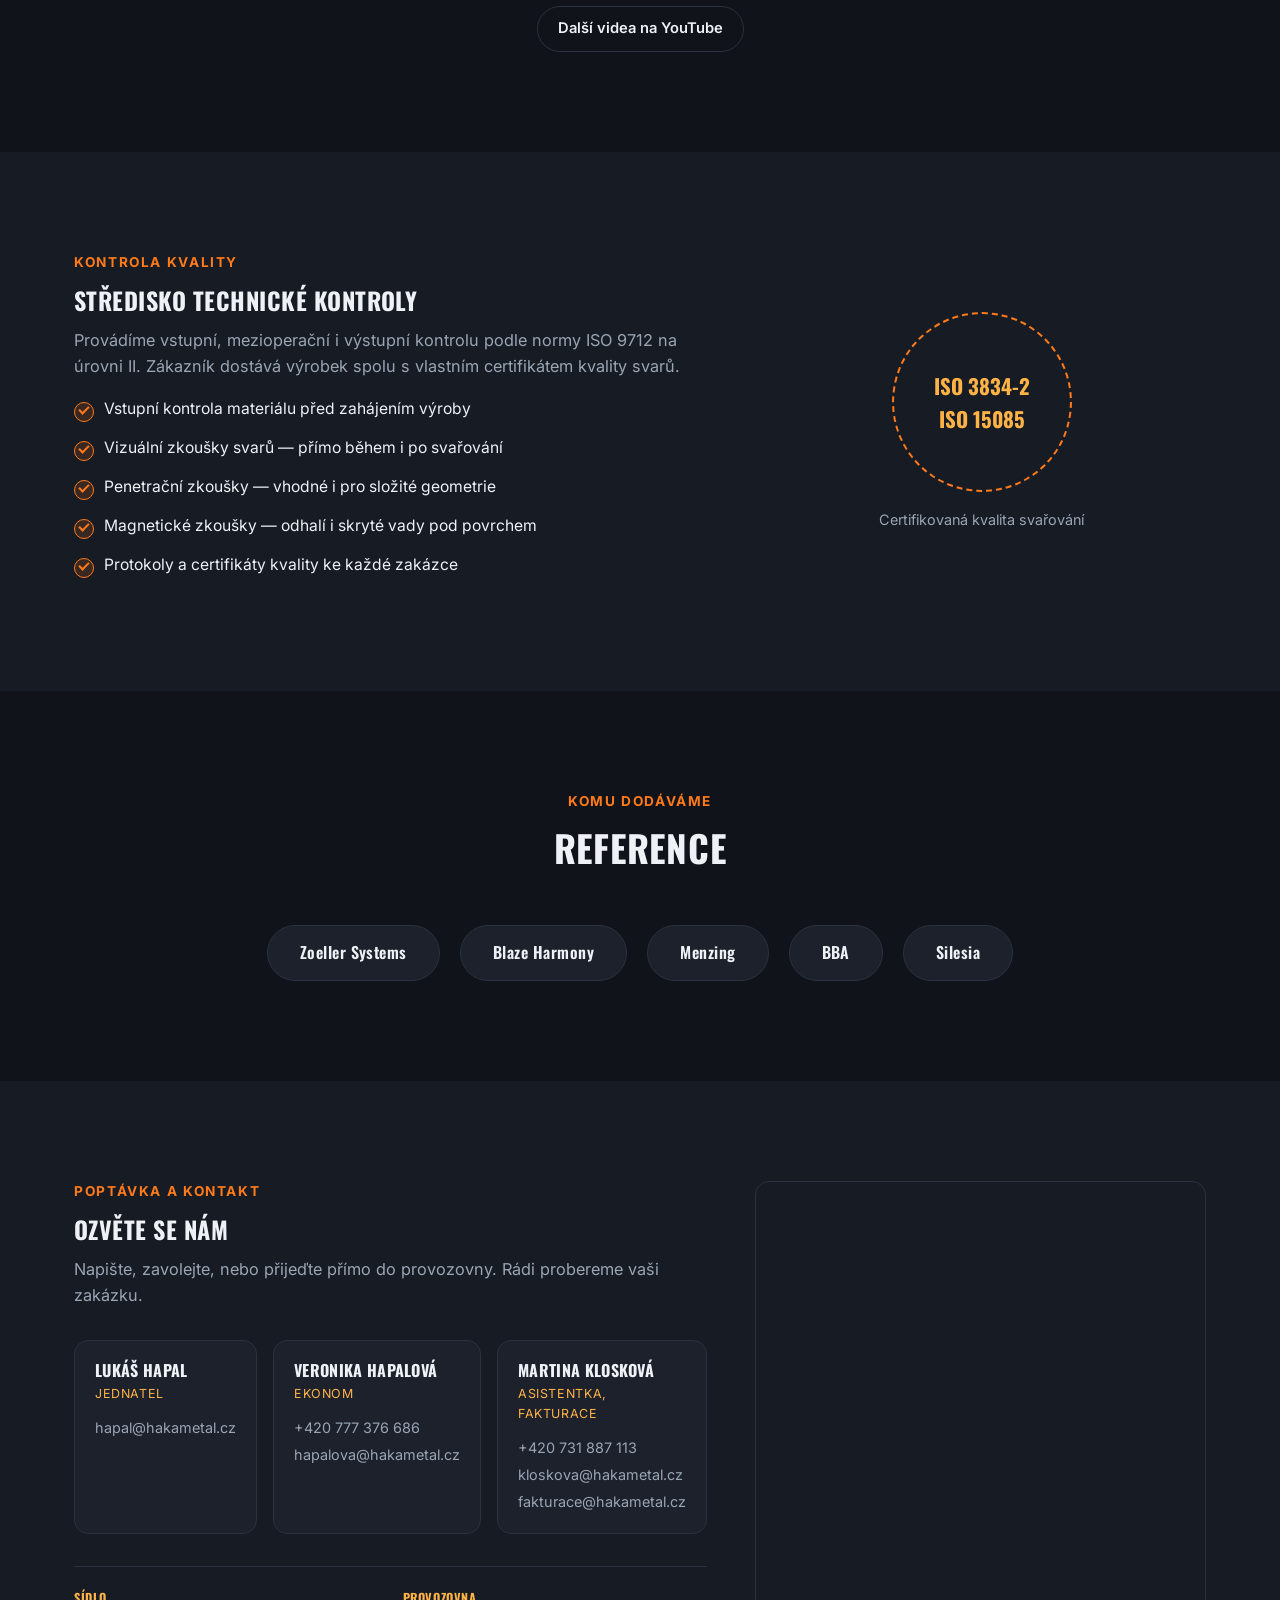
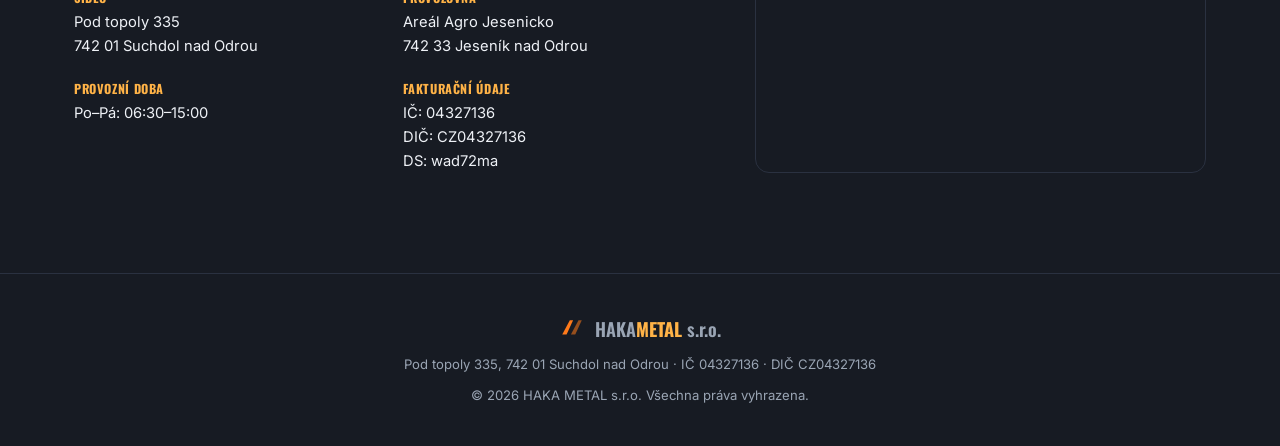
==== commit 68d964b6: "Update employee count to 20+ and drop welding wire stat Co-Authored-By: Claude Sonnet 5 <noreply@ant" ====
--- a/index.html
+++ b/index.html
@@ -73,10 +73,9 @@
 
   <section class="stats">
     <div class="wrap stats-grid">
-      <div class="stat"><span class="stat-num">30+</span><span class="stat-label" data-i18n="stats.employees">zaměstnanců</span></div>
+      <div class="stat"><span class="stat-num">20+</span><span class="stat-label" data-i18n="stats.employees">zaměstnanců</span></div>
       <div class="stat"><span class="stat-num">2015</span><span class="stat-label" data-i18n="stats.since">na trhu od</span></div>
       <div class="stat"><span class="stat-num">3</span><span class="stat-label" data-i18n="stats.trucks">kamiony výrobků / týden</span></div>
-      <div class="stat"><span class="stat-num">1200 kg</span><span class="stat-label" data-i18n="stats.wire">svařovacího drátu / měsíc</span></div>
     </div>
   </section>
 
--- a/css/style.css
+++ b/css/style.css
@@ -251,7 +251,7 @@
 }
 .stats-grid {
   display: grid;
-  grid-template-columns: repeat(4, 1fr);
+  grid-template-columns: repeat(3, 1fr);
   gap: 24px;
   padding: 40px 24px;
   text-align: center;
@@ -556,7 +556,6 @@
   .video-grid { grid-template-columns: 1fr; }
   .kvalita-grid, .kontakt-grid { grid-template-columns: 1fr; }
   .contact-cards { grid-template-columns: 1fr; }
-  .stats-grid { grid-template-columns: repeat(2, 1fr); }
 
   .main-nav.open {
     display: flex;
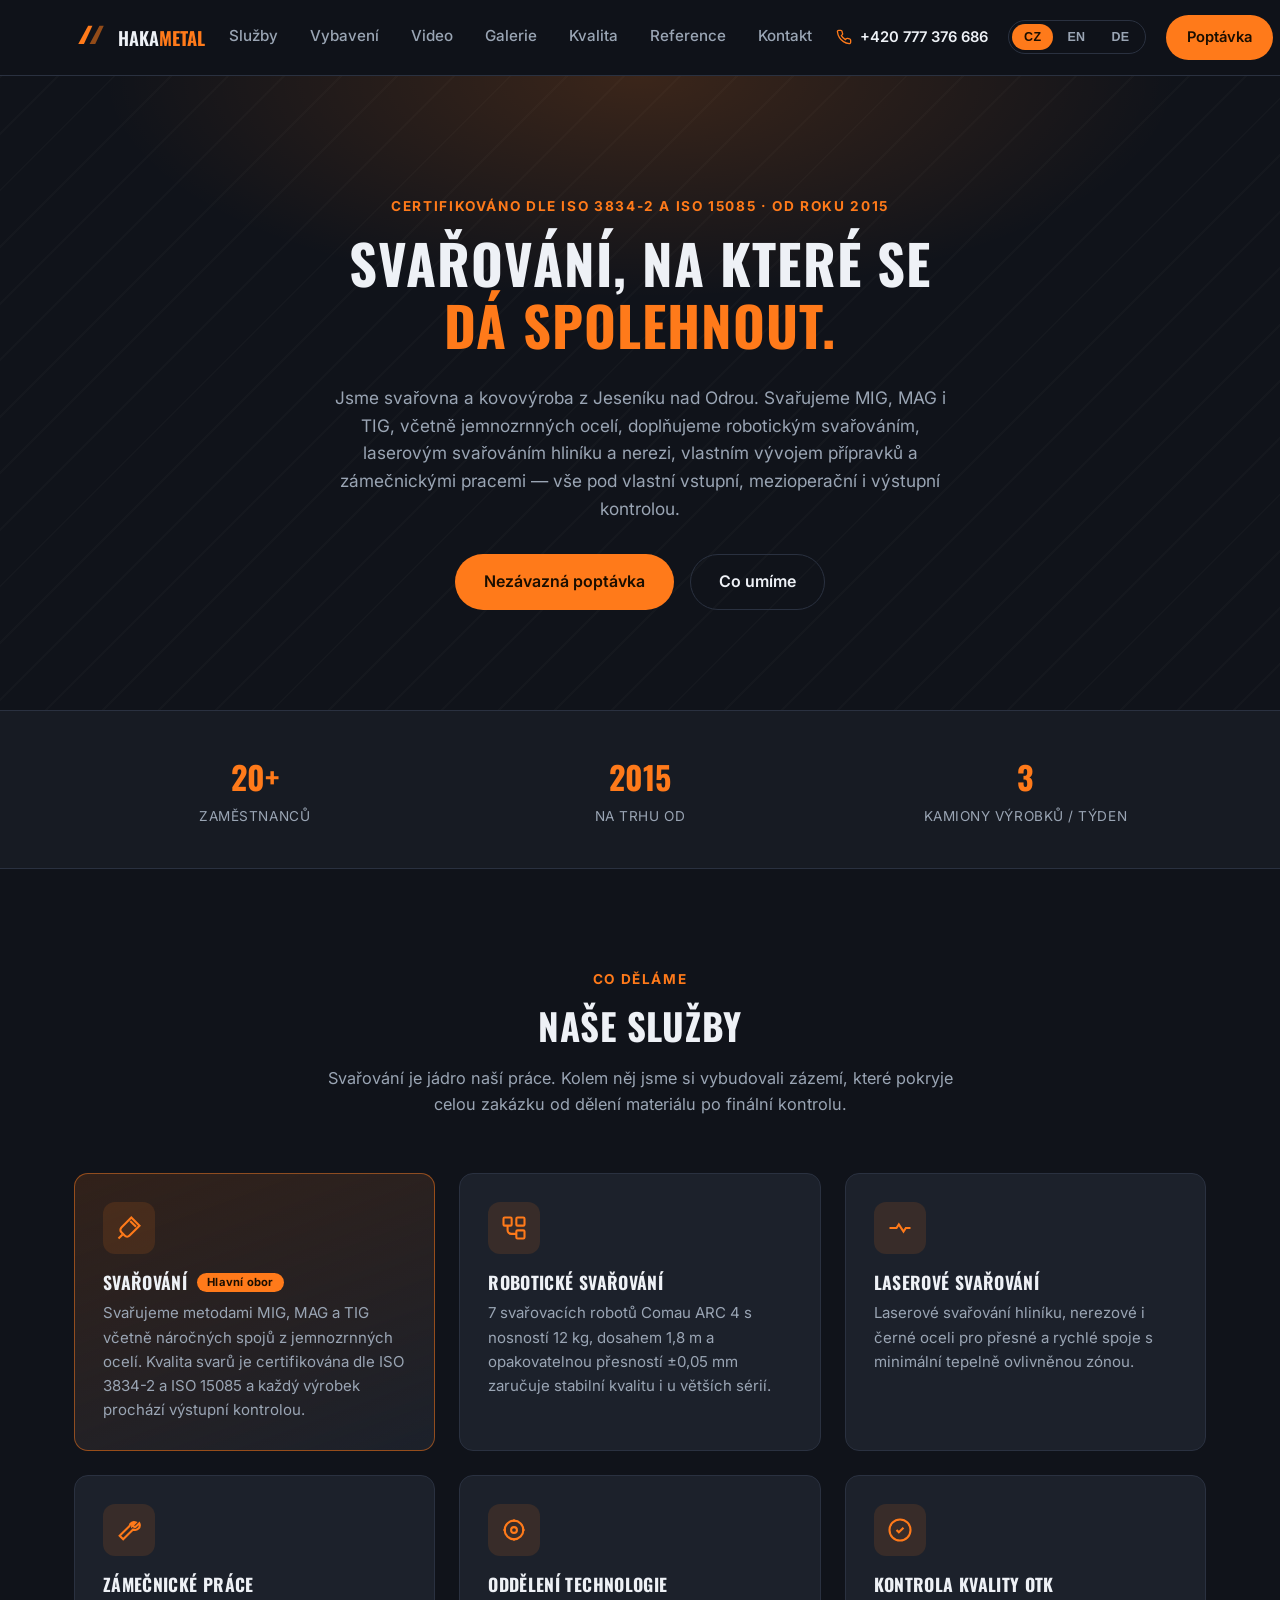
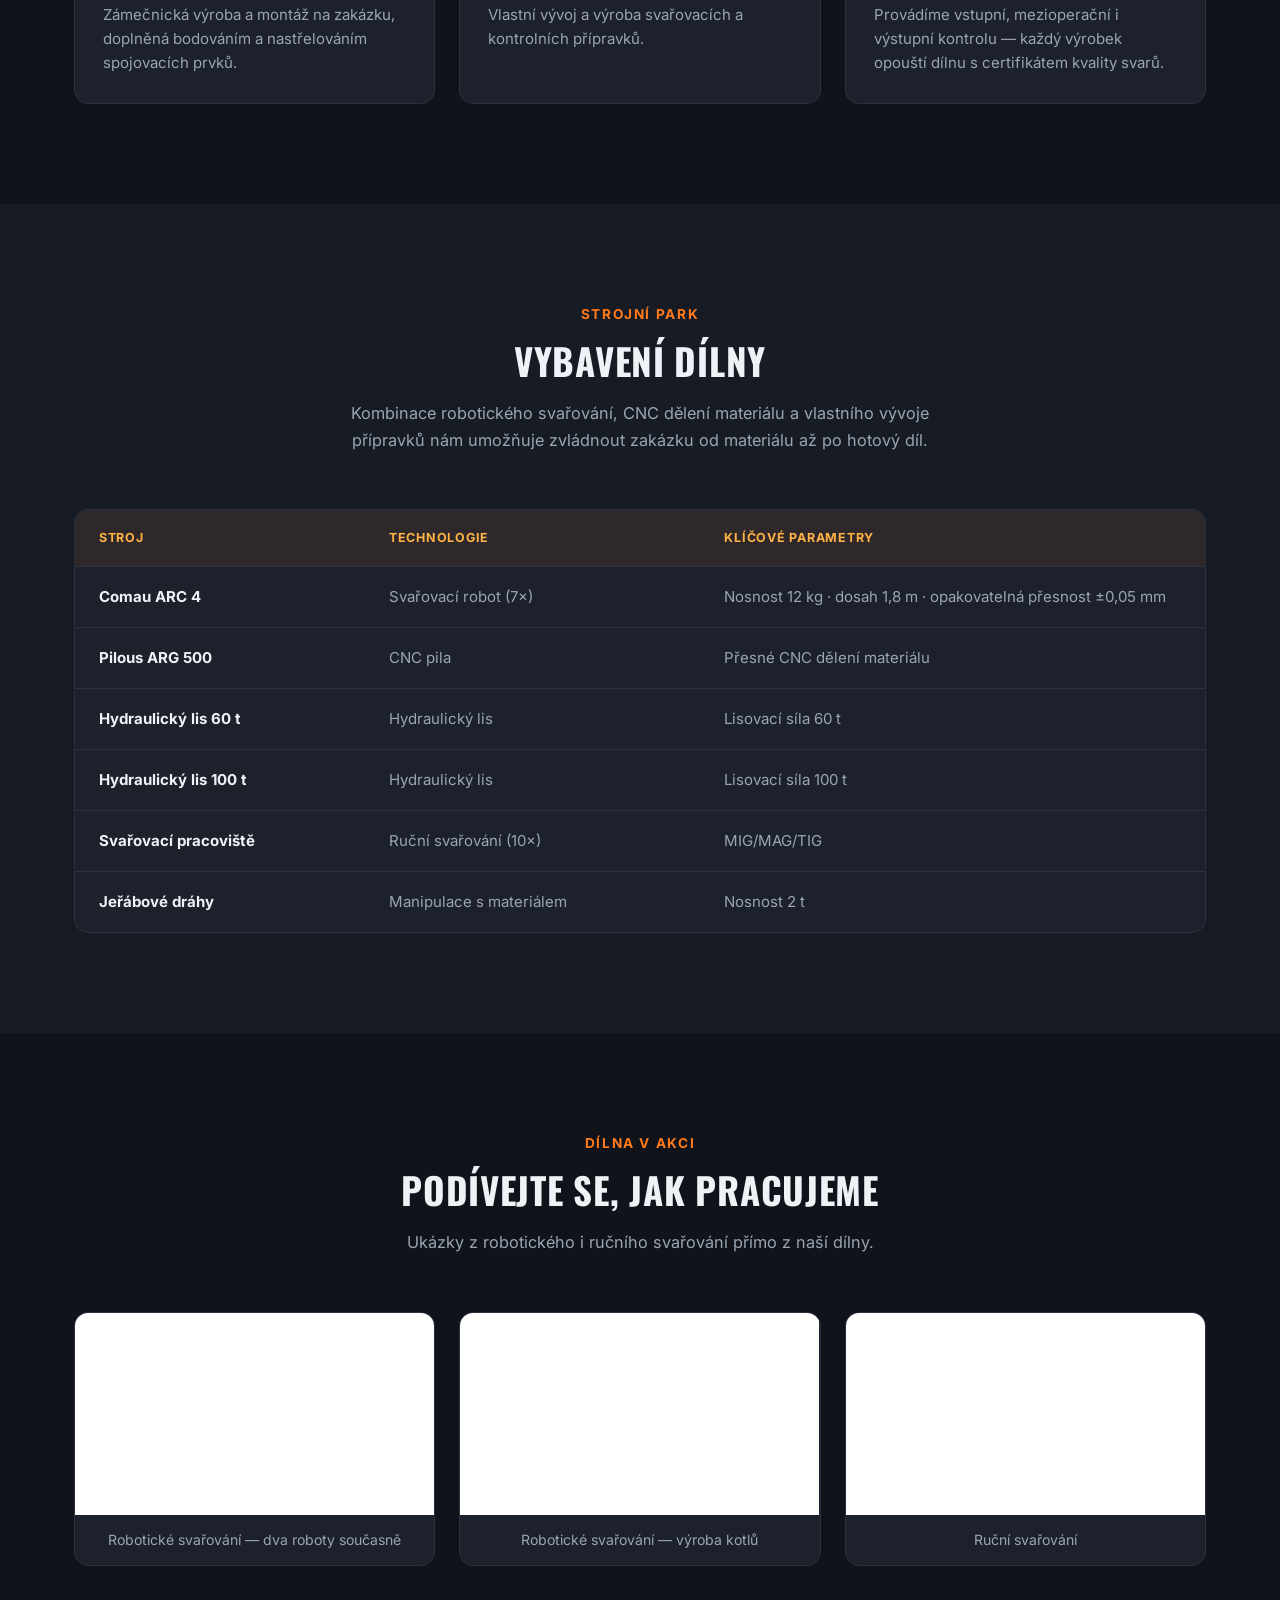
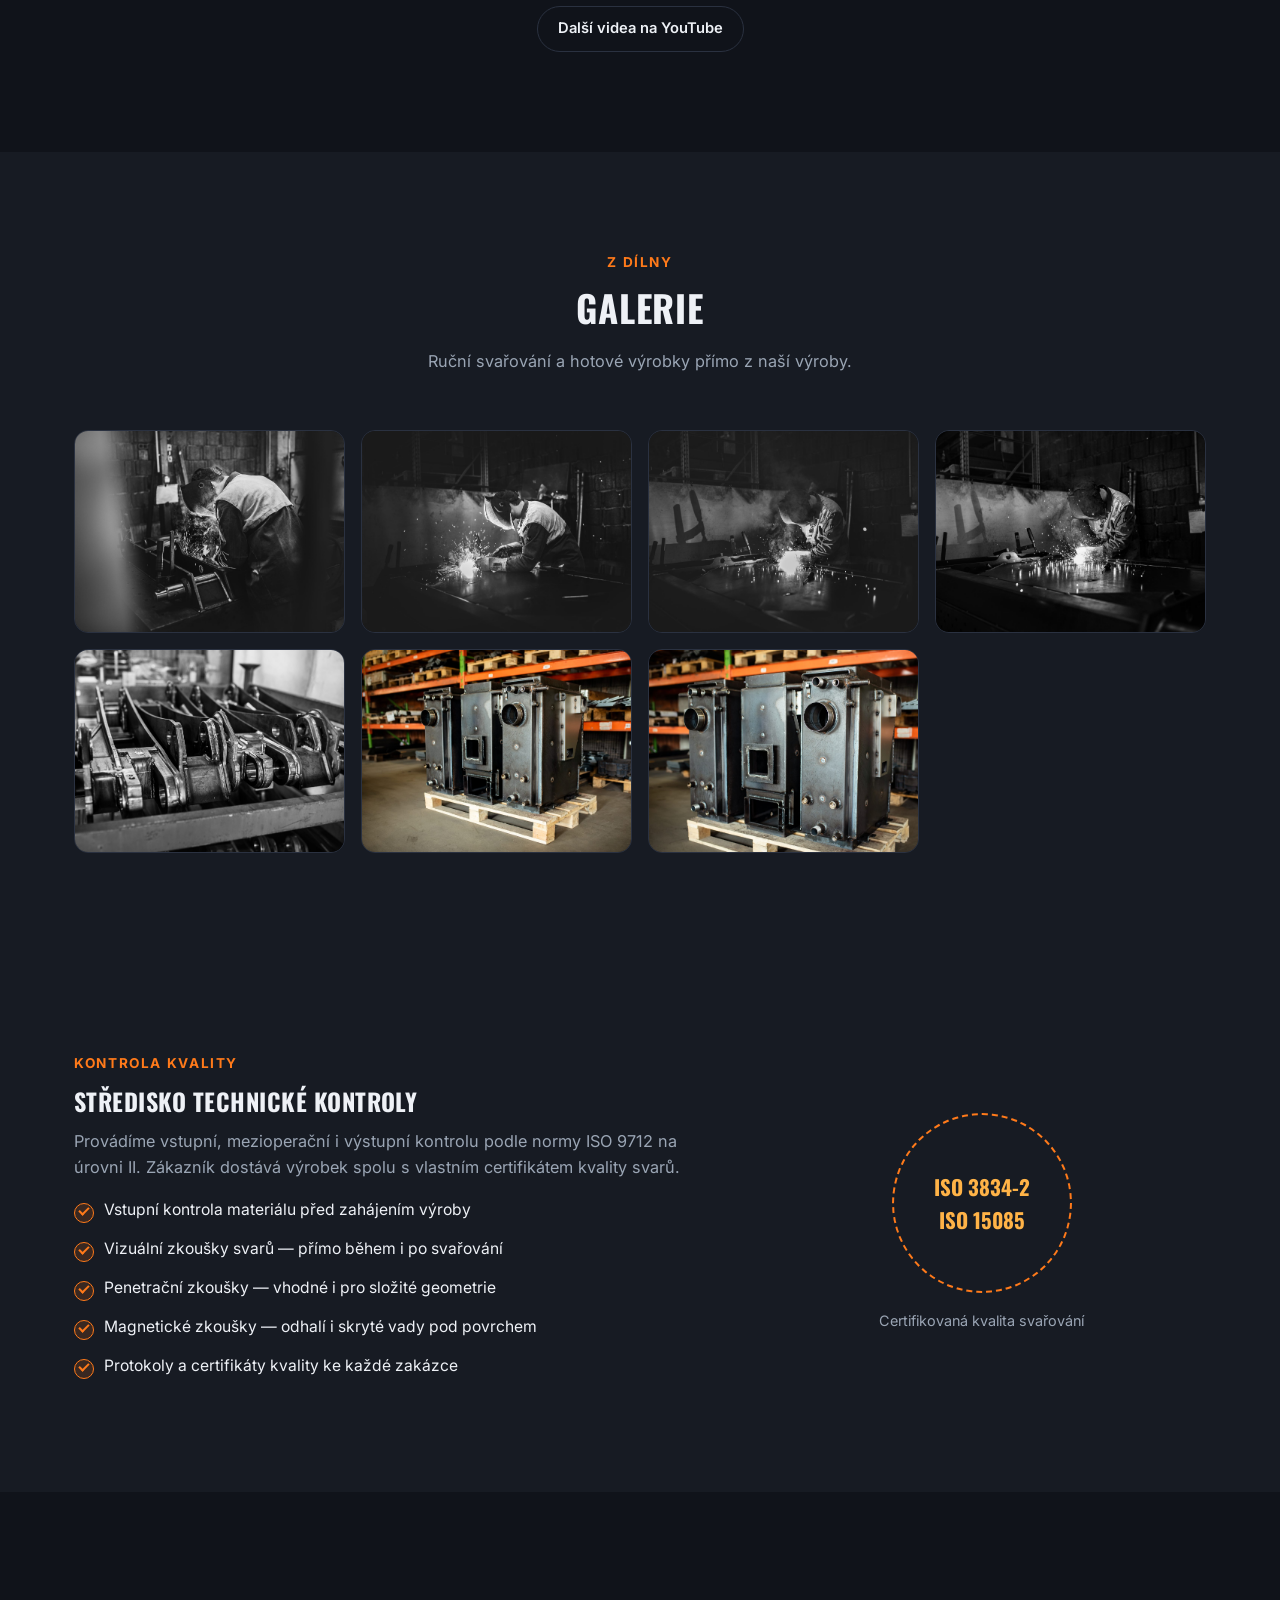
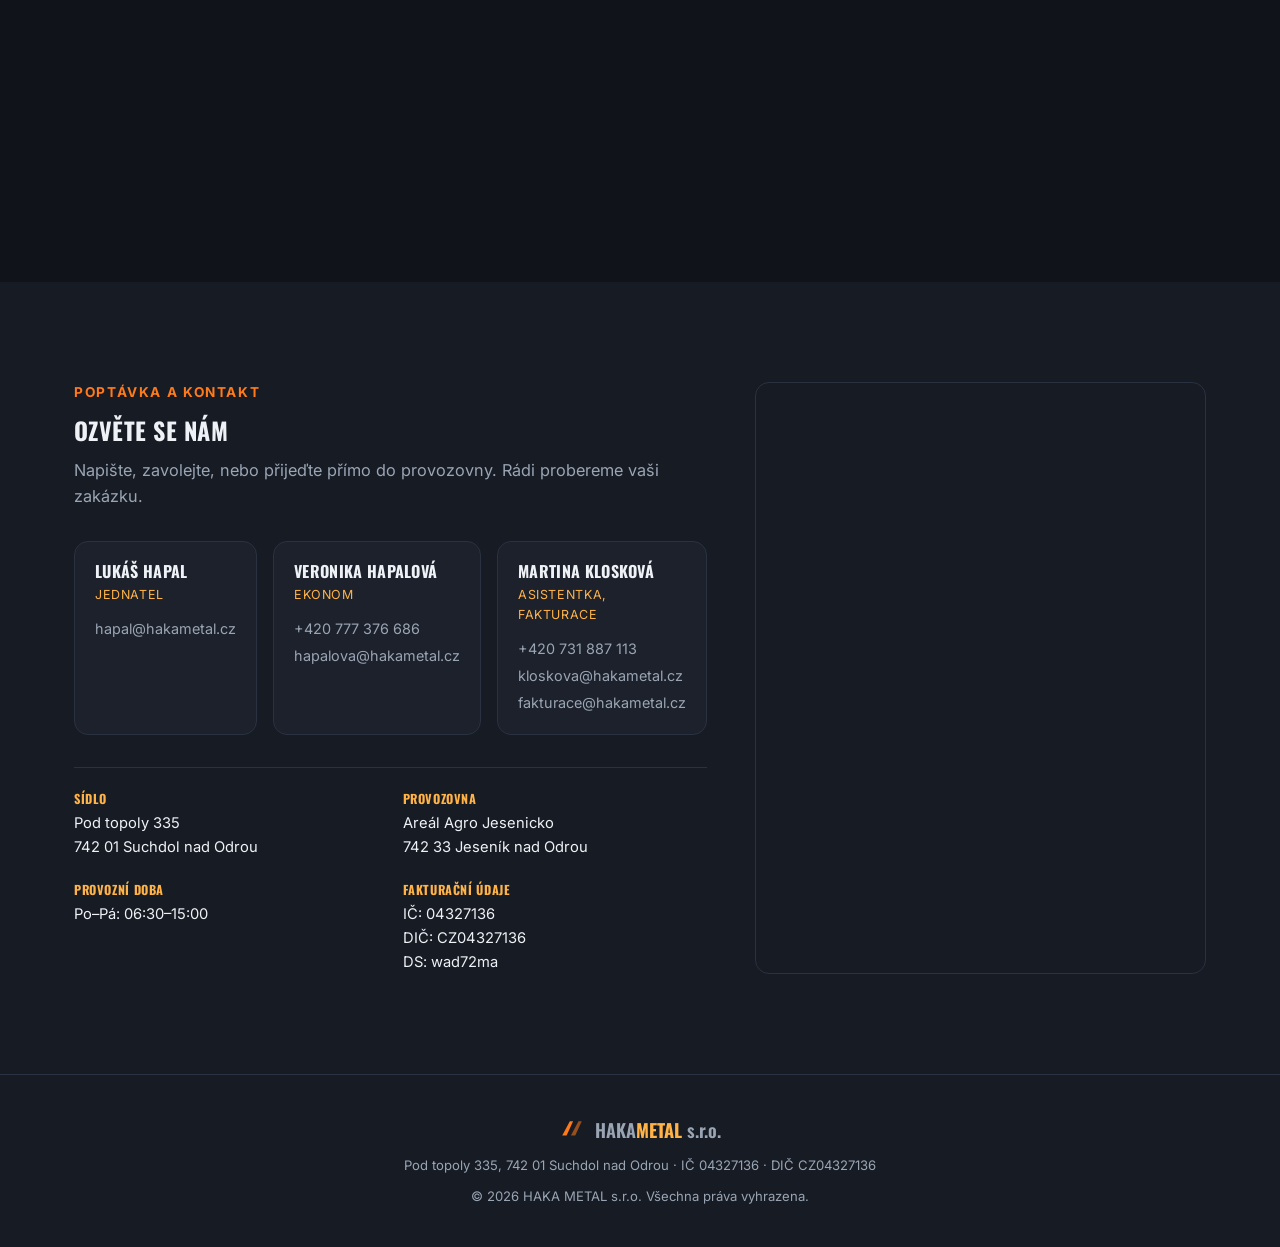
==== commit 2a2bc438: "Add photo gallery section with lightbox 7 photos from the workshop (manual welding, finished weldmen" ====
--- a/index.html
+++ b/index.html
@@ -27,6 +27,7 @@
       <a href="#sluzby" data-i18n="nav.sluzby">Služby</a>
       <a href="#vybaveni" data-i18n="nav.vybaveni">Vybavení</a>
       <a href="#video" data-i18n="nav.video">Video</a>
+      <a href="#galerie" data-i18n="nav.galerie">Galerie</a>
       <a href="#kvalita" data-i18n="nav.kvalita">Kvalita</a>
       <a href="#reference" data-i18n="nav.reference">Reference</a>
       <a href="#kontakt" data-i18n="nav.kontakt">Kontakt</a>
@@ -215,6 +216,47 @@
       </p>
     </div>
   </section>
+
+  <section class="section section-alt" id="galerie">
+    <div class="wrap">
+      <div class="section-head">
+        <p class="eyebrow" data-i18n="gallery.eyebrow">Z dílny</p>
+        <h2 data-i18n="gallery.title">Galerie</h2>
+        <p class="section-lead" data-i18n="gallery.lead">Ruční svařování a hotové výrobky přímo z naší výroby.</p>
+      </div>
+
+      <div class="gallery-grid">
+        <button type="button" class="gallery-item" data-index="0">
+          <img src="img/gallery/gallery-01.jpg" data-i18n-attr="alt" data-i18n="gallery.alt1" alt="Ruční svařování — jiskry při obloukovém svařování" loading="lazy">
+        </button>
+        <button type="button" class="gallery-item" data-index="1">
+          <img src="img/gallery/gallery-02.jpg" data-i18n-attr="alt" data-i18n="gallery.alt2" alt="Ruční svařování — detail svařovacího oblouku" loading="lazy">
+        </button>
+        <button type="button" class="gallery-item" data-index="2">
+          <img src="img/gallery/gallery-03.jpg" data-i18n-attr="alt" data-i18n="gallery.alt3" alt="Ruční svařování — příprava svaru na velkém dílu" loading="lazy">
+        </button>
+        <button type="button" class="gallery-item" data-index="3">
+          <img src="img/gallery/gallery-04.jpg" data-i18n-attr="alt" data-i18n="gallery.alt4" alt="Ruční svařování — svařenec na pracovním stole" loading="lazy">
+        </button>
+        <button type="button" class="gallery-item" data-index="4">
+          <img src="img/gallery/gallery-05.jpg" data-i18n-attr="alt" data-i18n="gallery.alt5" alt="Hotové svařence — ramena pro těžkou techniku" loading="lazy">
+        </button>
+        <button type="button" class="gallery-item" data-index="5">
+          <img src="img/gallery/gallery-06.jpg" data-i18n-attr="alt" data-i18n="gallery.alt6" alt="Hotový výrobek — svařený kotel připravený k expedici" loading="lazy">
+        </button>
+        <button type="button" class="gallery-item" data-index="6">
+          <img src="img/gallery/gallery-07.jpg" data-i18n-attr="alt" data-i18n="gallery.alt7" alt="Hotový výrobek — kotel, pohled z boku" loading="lazy">
+        </button>
+      </div>
+    </div>
+  </section>
+
+  <div class="lightbox" id="lightbox" hidden>
+    <button type="button" class="lightbox-close" id="lightbox-close" data-i18n-attr="aria-label" data-i18n="gallery.close" aria-label="Zavřít">&times;</button>
+    <button type="button" class="lightbox-nav lightbox-prev" id="lightbox-prev" data-i18n-attr="aria-label" data-i18n="gallery.prev" aria-label="Předchozí">&#8249;</button>
+    <img class="lightbox-img" id="lightbox-img" src="" alt="">
+    <button type="button" class="lightbox-nav lightbox-next" id="lightbox-next" data-i18n-attr="aria-label" data-i18n="gallery.next" aria-label="Další">&#8250;</button>
+  </div>
 
   <section class="section section-alt" id="kvalita">
     <div class="wrap kvalita-grid">
@@ -334,5 +376,6 @@
 
 <script src="js/i18n.js"></script>
 <script src="js/script.js"></script>
+<script src="js/gallery.js"></script>
 </body>
 </html>
--- a/css/style.css
+++ b/css/style.css
@@ -390,6 +390,82 @@
   margin: 40px 0 0;
 }
 
+/* ---------- Galerie ---------- */
+.gallery-grid {
+  display: grid;
+  grid-template-columns: repeat(4, 1fr);
+  gap: 16px;
+}
+.gallery-item {
+  position: relative;
+  aspect-ratio: 4 / 3;
+  border-radius: var(--radius);
+  overflow: hidden;
+  border: 1px solid var(--card-border);
+  padding: 0;
+  margin: 0;
+  background: var(--card);
+  cursor: zoom-in;
+}
+.gallery-item img {
+  width: 100%;
+  height: 100%;
+  object-fit: cover;
+  display: block;
+  transition: transform 0.3s ease;
+}
+.gallery-item:hover img,
+.gallery-item:focus-visible img {
+  transform: scale(1.06);
+}
+
+.lightbox {
+  position: fixed;
+  inset: 0;
+  z-index: 1000;
+  background: rgba(8, 9, 12, 0.92);
+  display: flex;
+  align-items: center;
+  justify-content: center;
+  padding: 40px;
+}
+.lightbox[hidden] { display: none; }
+.lightbox-img {
+  max-width: 90vw;
+  max-height: 85vh;
+  border-radius: 8px;
+  box-shadow: 0 20px 60px rgba(0,0,0,0.5);
+}
+.lightbox-close {
+  position: absolute;
+  top: 20px;
+  right: 24px;
+  background: none;
+  border: none;
+  color: var(--text);
+  font-size: 2.2rem;
+  line-height: 1;
+  cursor: pointer;
+}
+.lightbox-close:hover { color: var(--accent); }
+.lightbox-nav {
+  background: rgba(255,255,255,0.08);
+  border: 1px solid var(--card-border);
+  color: var(--text);
+  font-size: 2rem;
+  width: 52px;
+  height: 52px;
+  border-radius: 50%;
+  cursor: pointer;
+  display: flex;
+  align-items: center;
+  justify-content: center;
+  flex-shrink: 0;
+}
+.lightbox-nav:hover { border-color: var(--accent); color: var(--accent); }
+.lightbox-prev { position: absolute; left: 20px; top: 50%; transform: translateY(-50%); }
+.lightbox-next { position: absolute; right: 20px; top: 50%; transform: translateY(-50%); }
+
 /* ---------- Kvalita ---------- */
 .kvalita-grid {
   display: grid;
@@ -554,6 +630,7 @@
   .header-phone { display: none; }
   .services-grid { grid-template-columns: repeat(2, 1fr); }
   .video-grid { grid-template-columns: 1fr; }
+  .gallery-grid { grid-template-columns: repeat(2, 1fr); }
   .kvalita-grid, .kontakt-grid { grid-template-columns: 1fr; }
   .contact-cards { grid-template-columns: 1fr; }
 
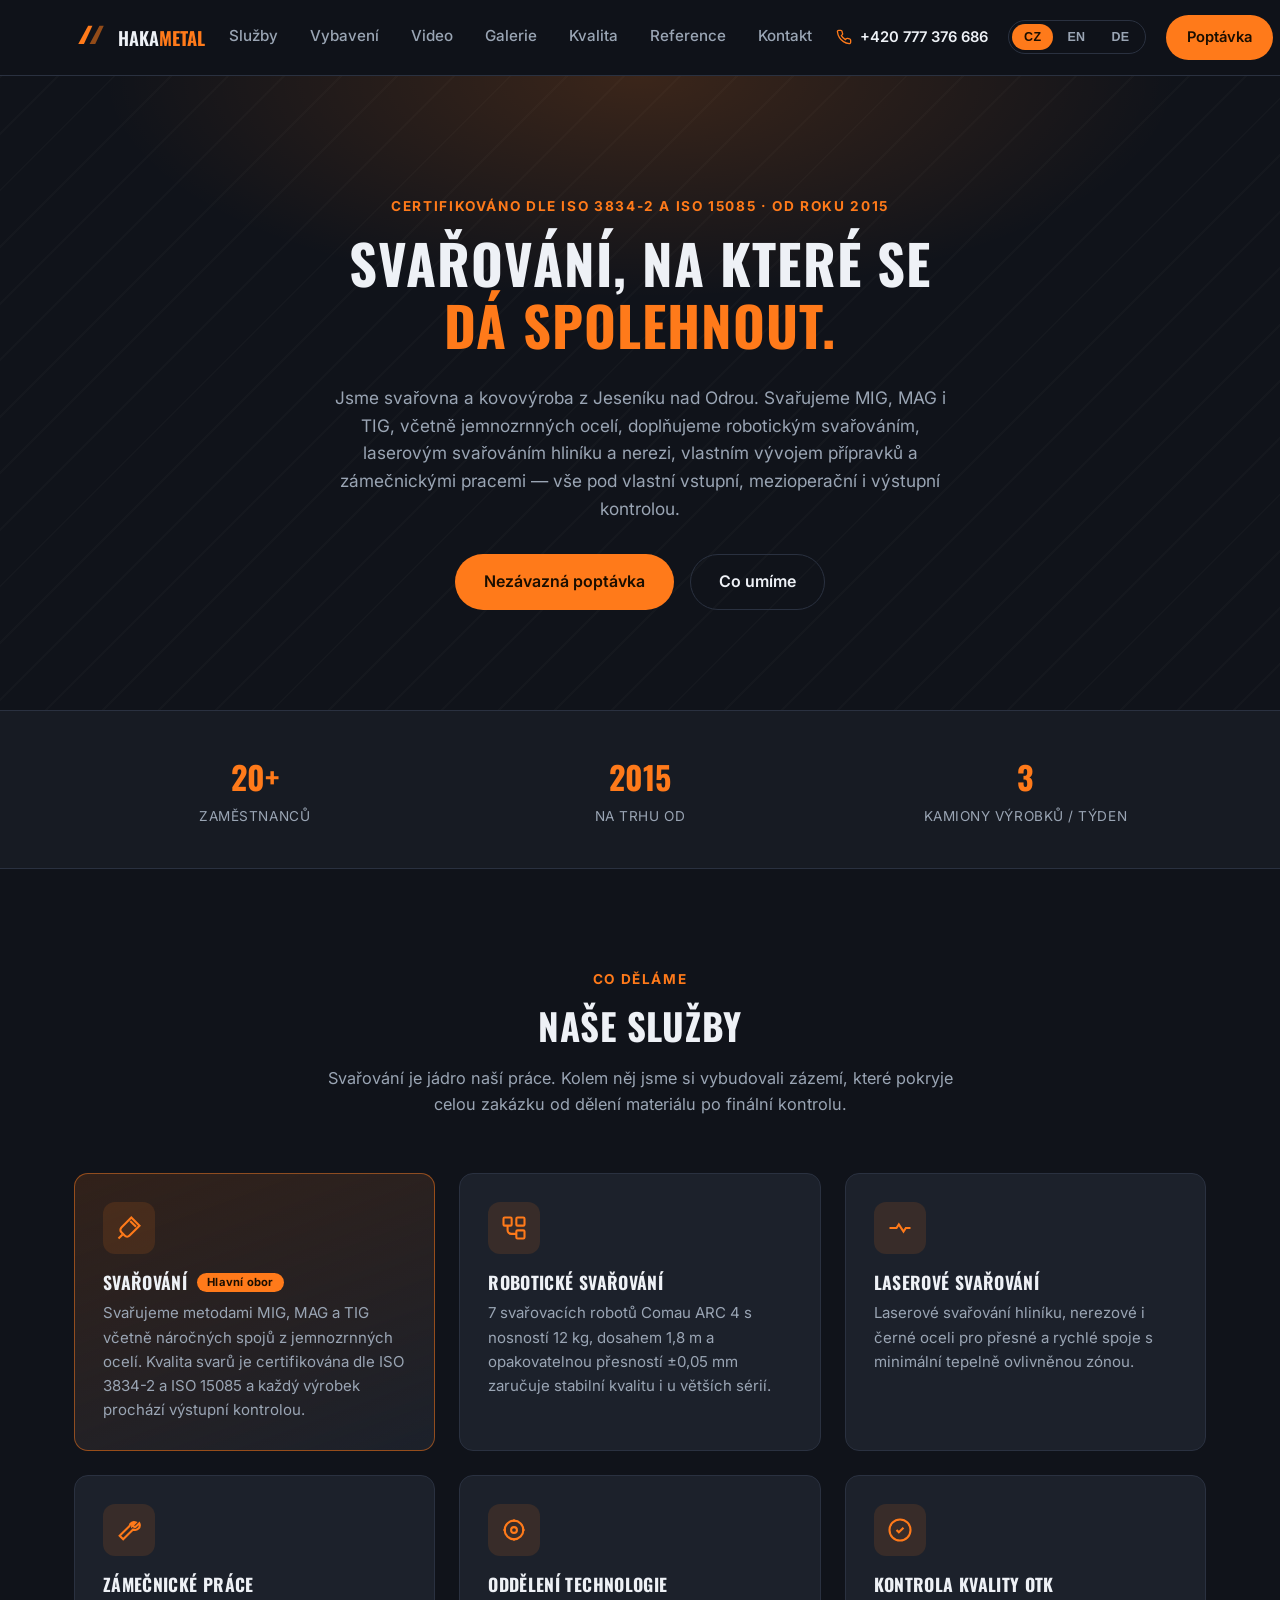
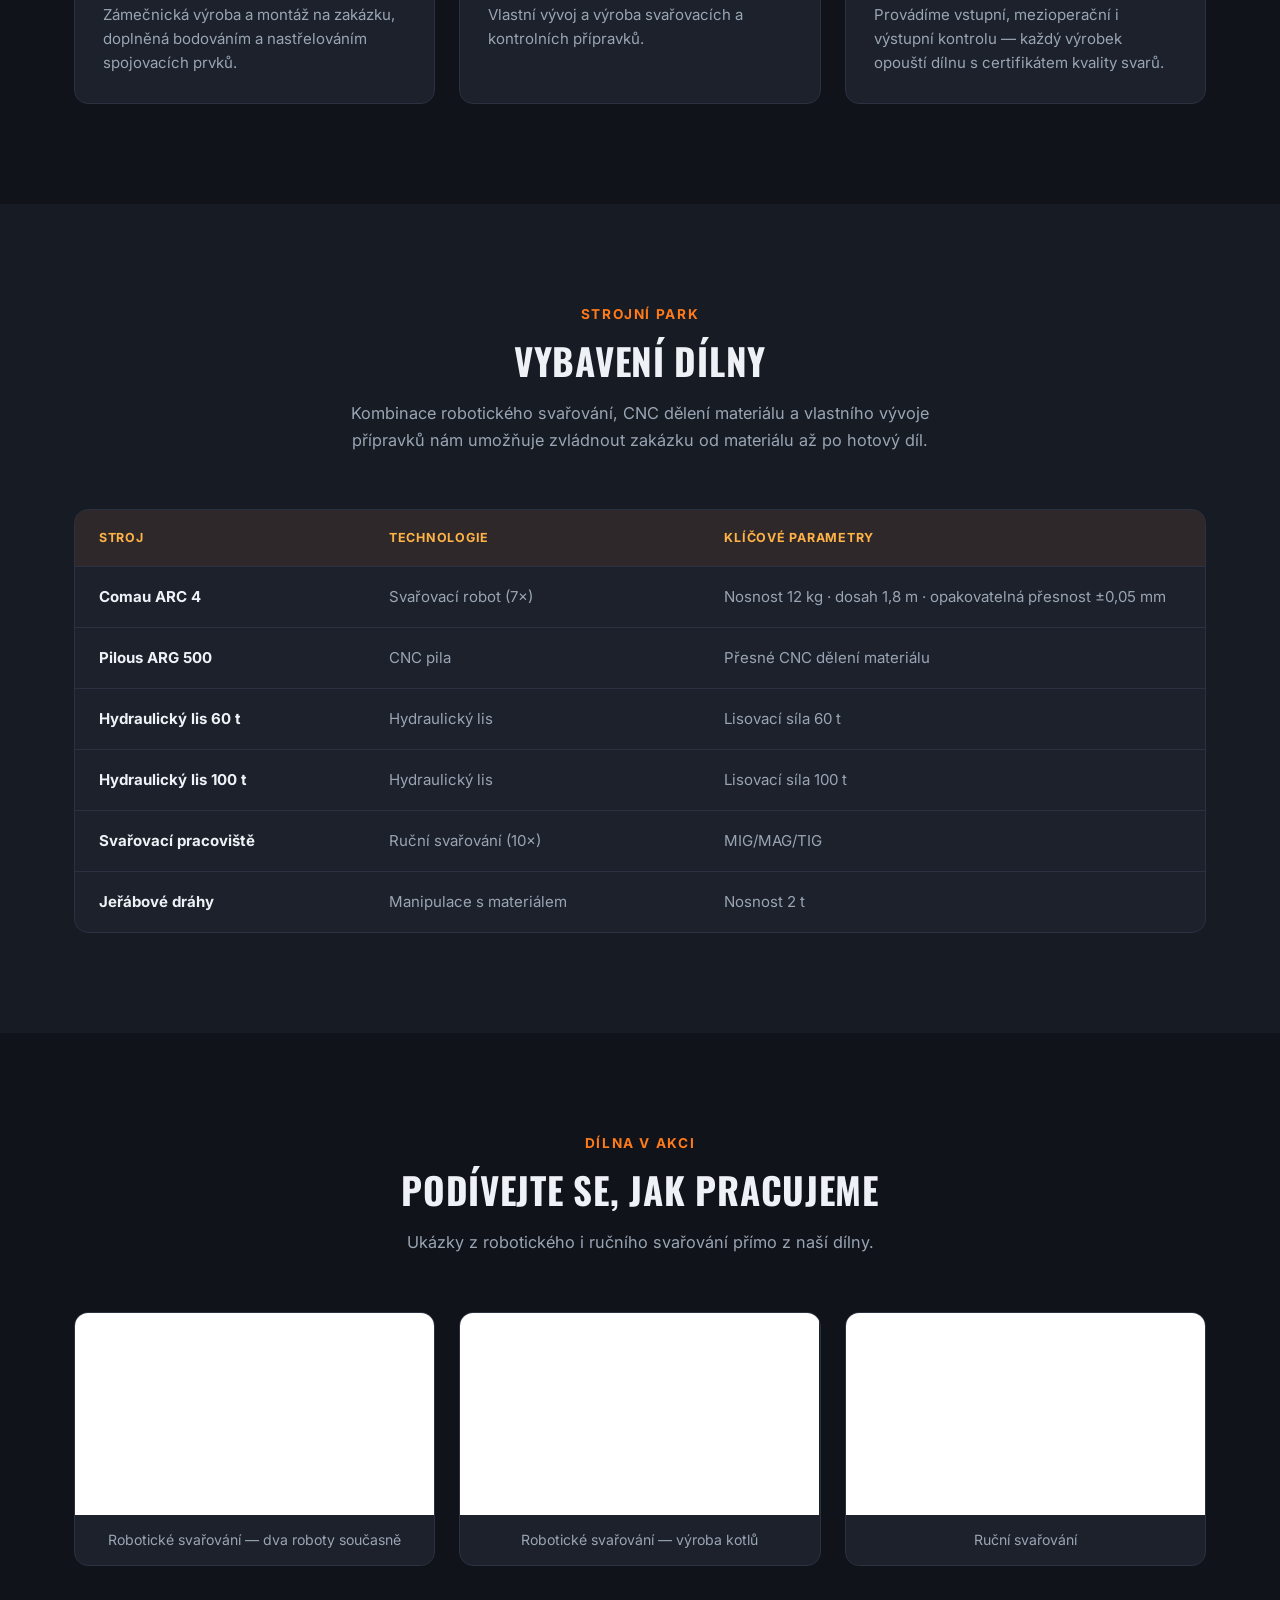
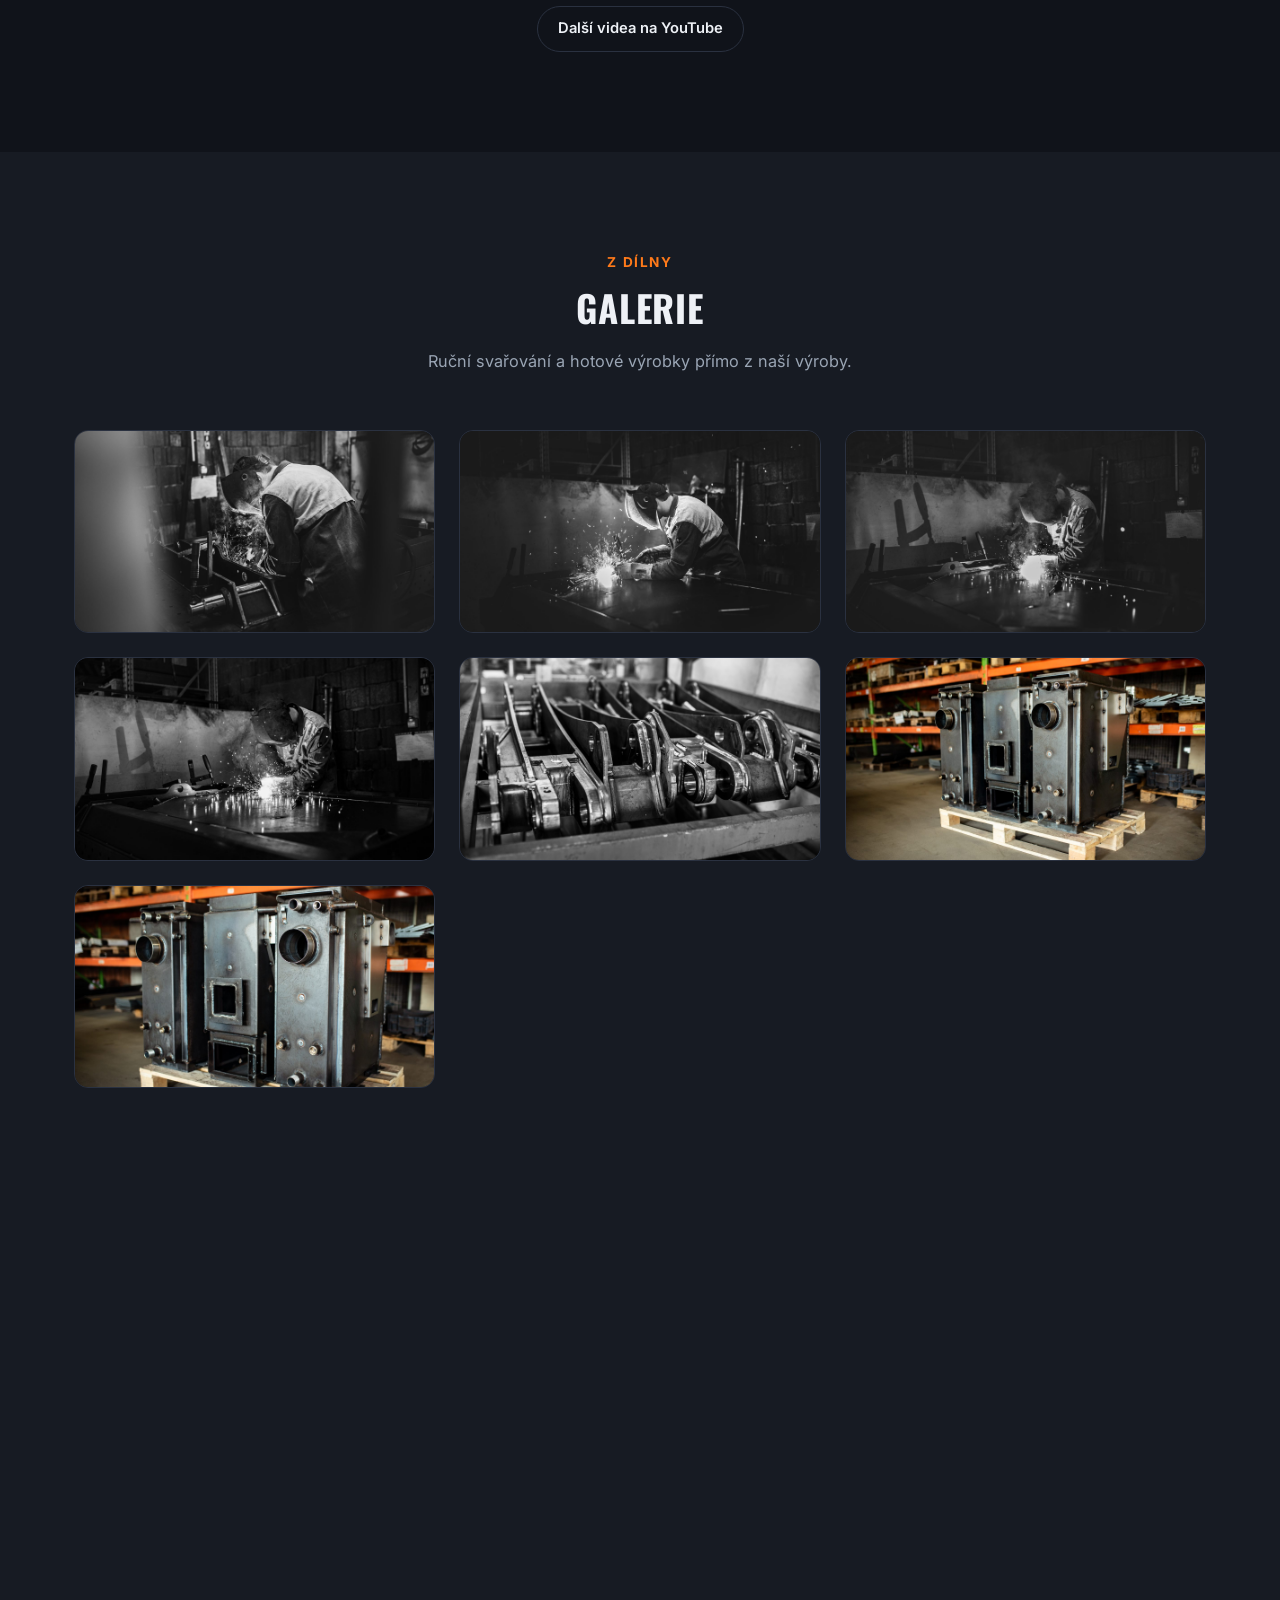
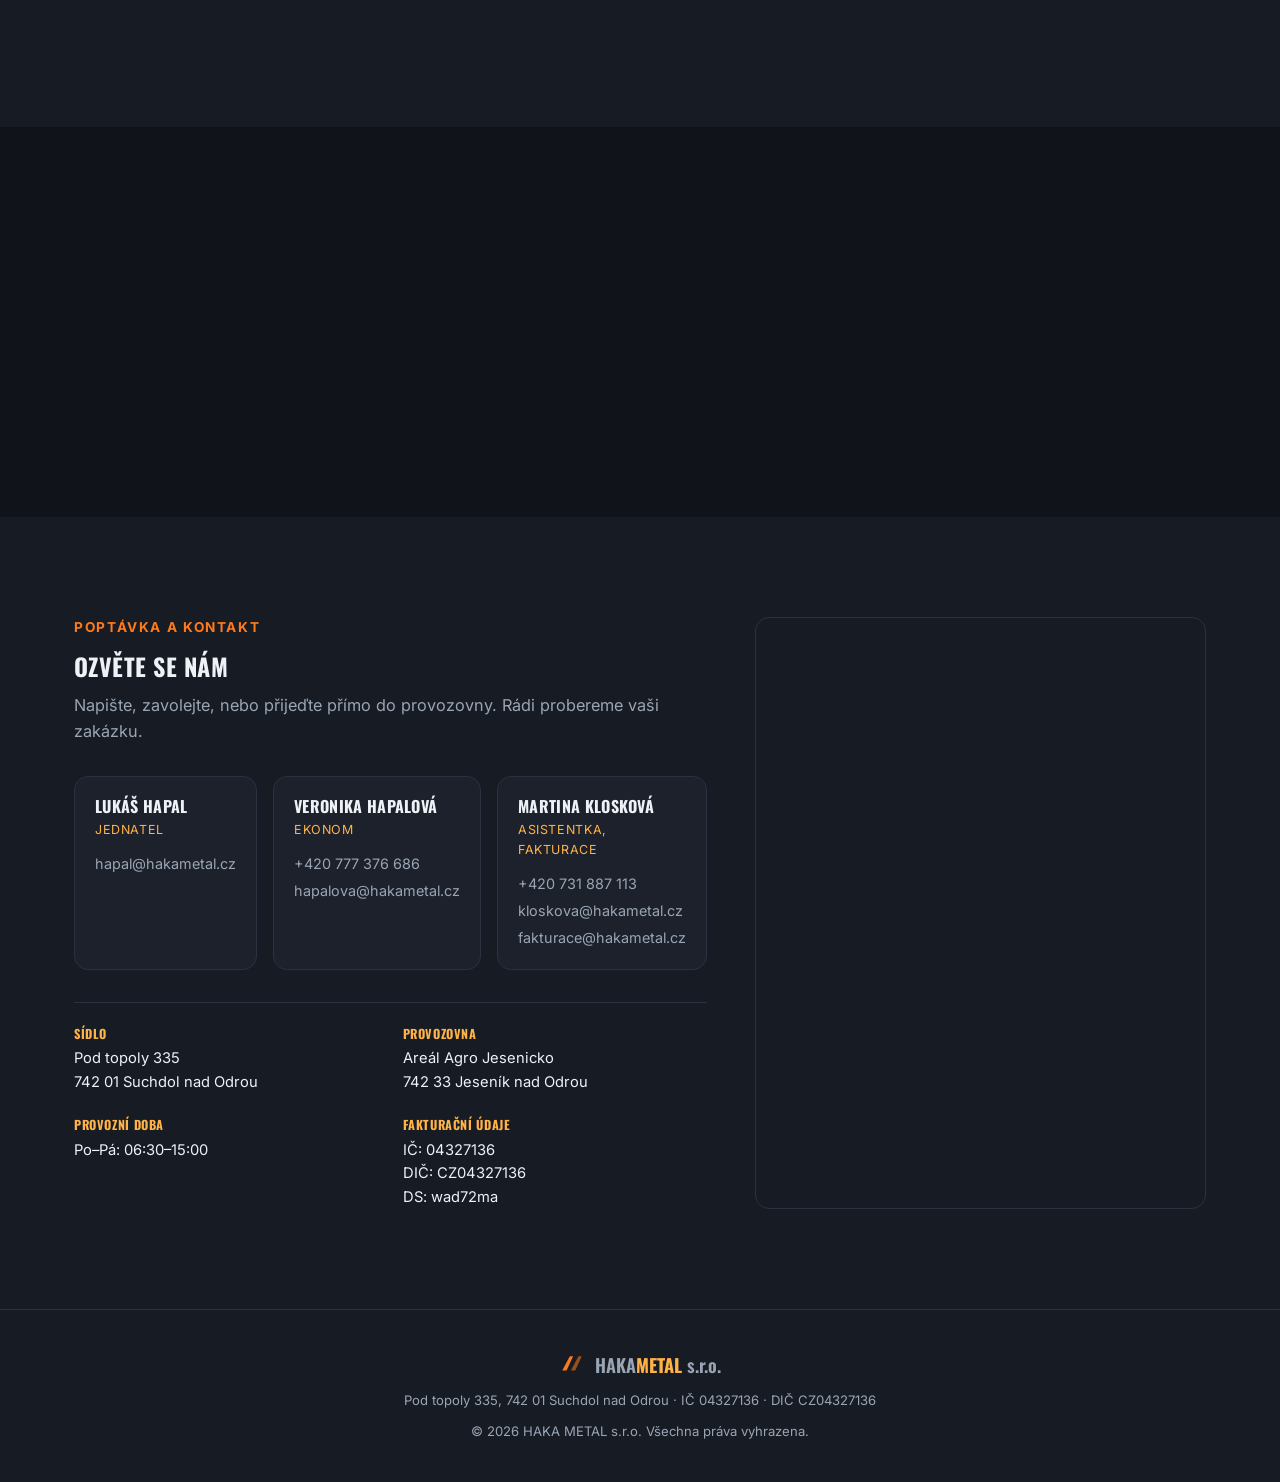
==== commit e6716fde: "Add cache-busting version query params to CSS/JS assets Co-Authored-By: Claude Sonnet 5 <noreply@ant" ====
--- a/index.html
+++ b/index.html
@@ -8,7 +8,7 @@
 <link rel="preconnect" href="https://fonts.googleapis.com">
 <link rel="preconnect" href="https://fonts.gstatic.com" crossorigin>
 <link href="https://fonts.googleapis.com/css2?family=Oswald:wght@500;600;700&family=Inter:wght@400;500;600;700&display=swap" rel="stylesheet">
-<link rel="stylesheet" href="css/style.css">
+<link rel="stylesheet" href="css/style.css?v=2">
 </head>
 <body>
 
@@ -374,8 +374,8 @@
   </div>
 </footer>
 
-<script src="js/i18n.js"></script>
-<script src="js/script.js"></script>
-<script src="js/gallery.js"></script>
+<script src="js/i18n.js?v=2"></script>
+<script src="js/script.js?v=2"></script>
+<script src="js/gallery.js?v=2"></script>
 </body>
 </html>
--- a/css/style.css
+++ b/css/style.css
@@ -393,12 +393,12 @@
 /* ---------- Galerie ---------- */
 .gallery-grid {
   display: grid;
-  grid-template-columns: repeat(4, 1fr);
-  gap: 16px;
+  grid-template-columns: repeat(3, 1fr);
+  gap: 24px;
 }
 .gallery-item {
   position: relative;
-  aspect-ratio: 4 / 3;
+  aspect-ratio: 16 / 9;
   border-radius: var(--radius);
   overflow: hidden;
   border: 1px solid var(--card-border);
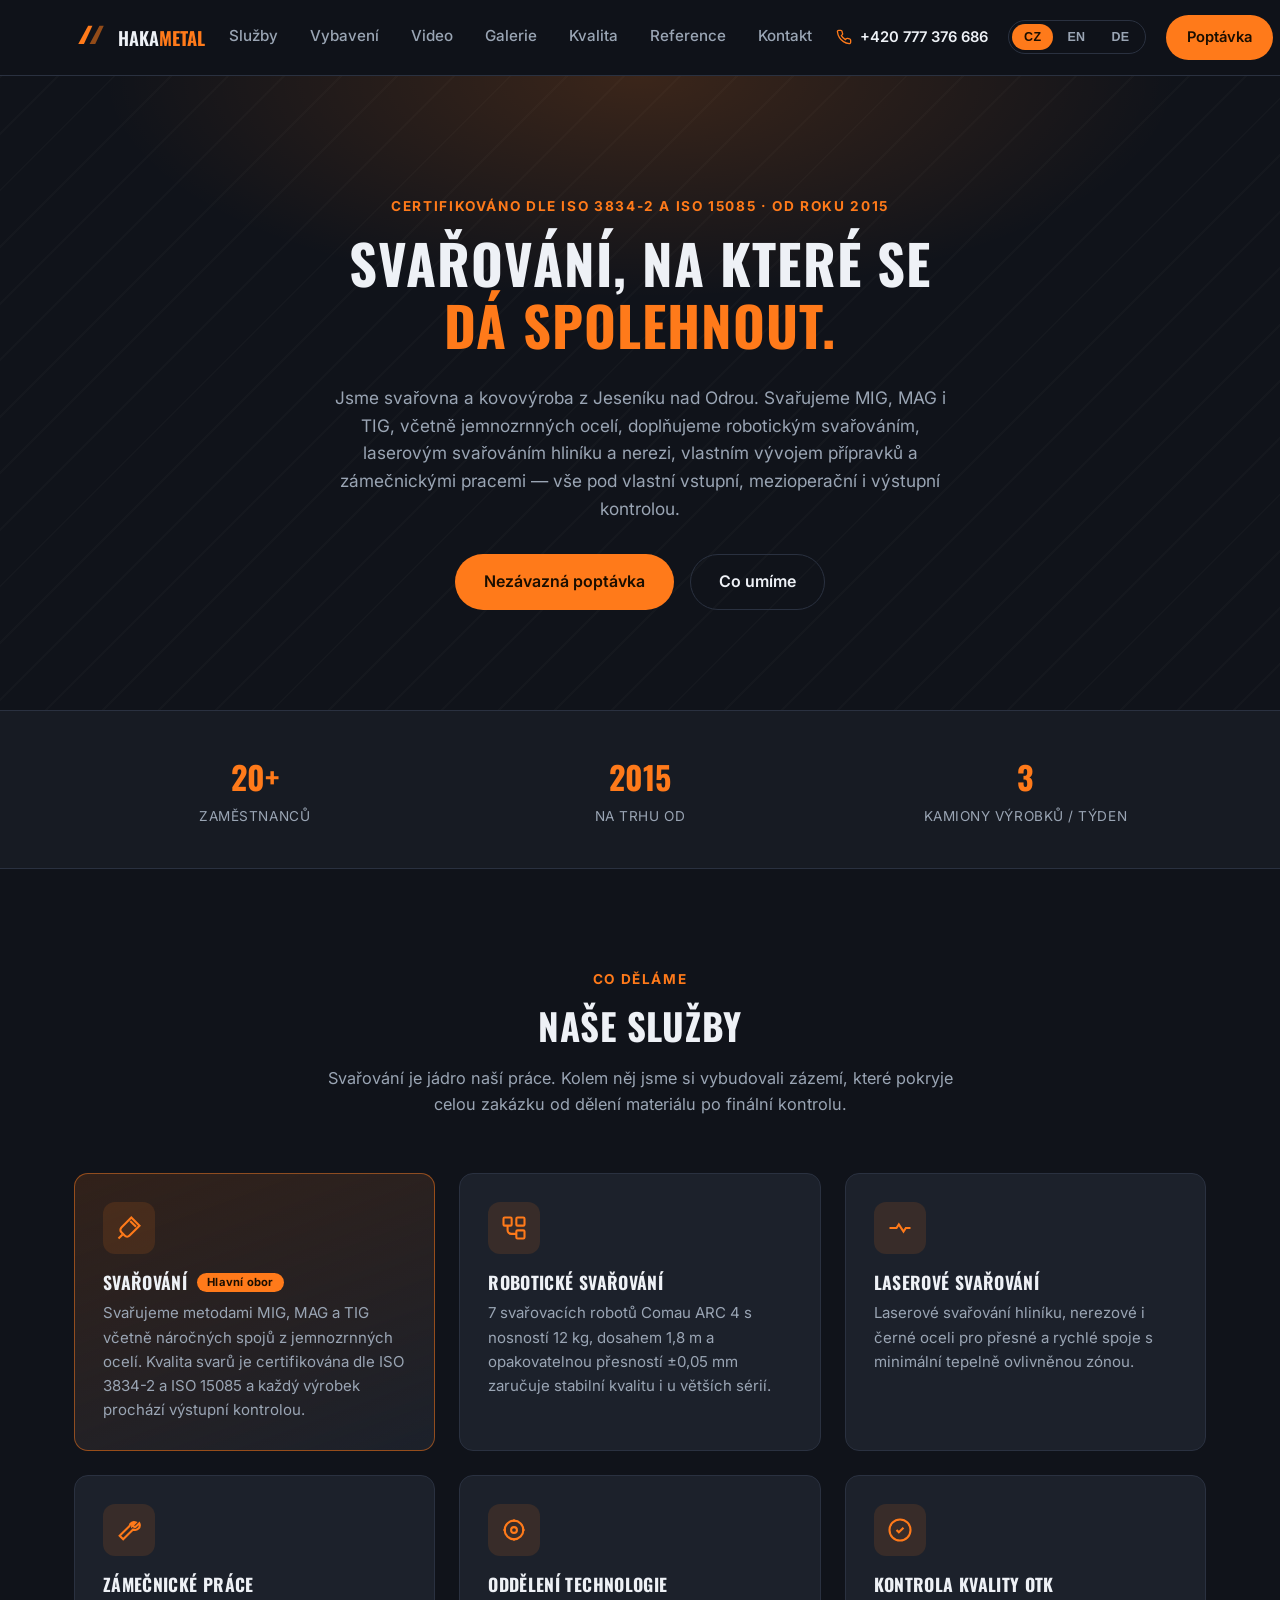
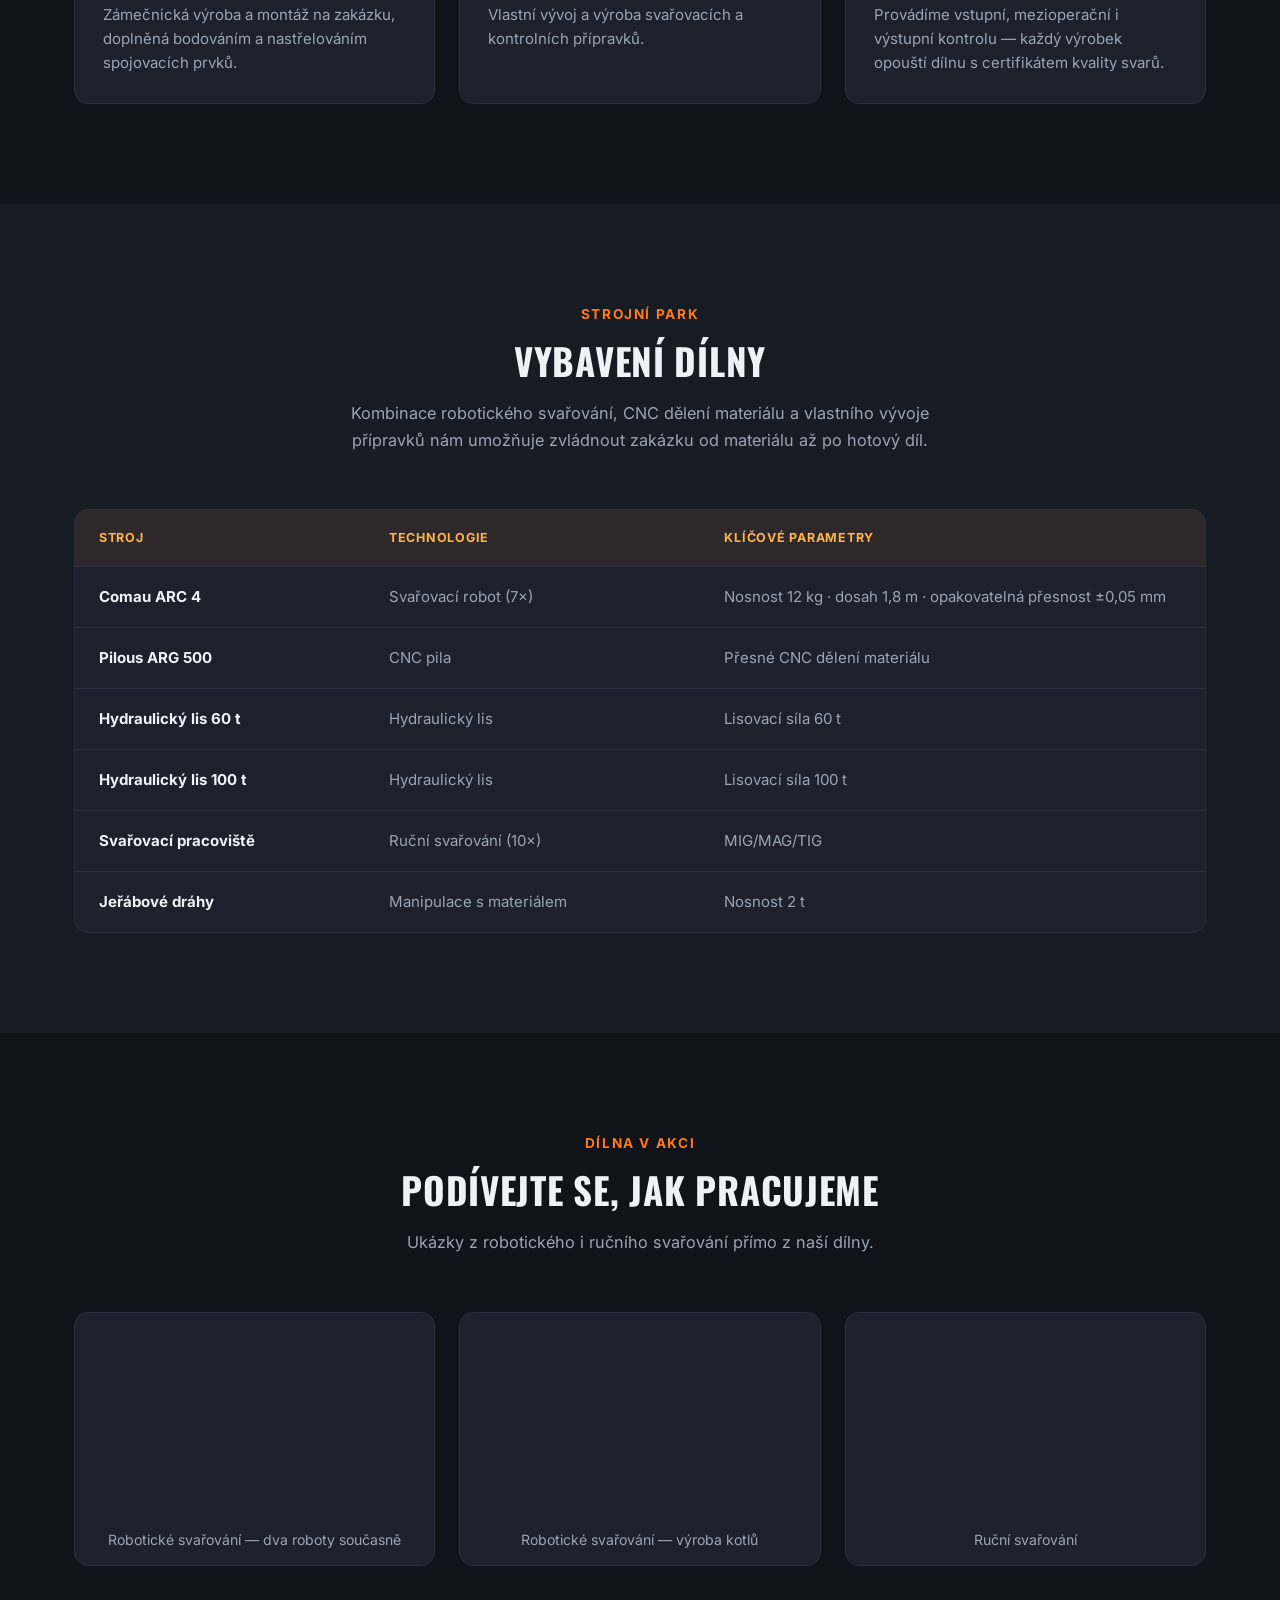
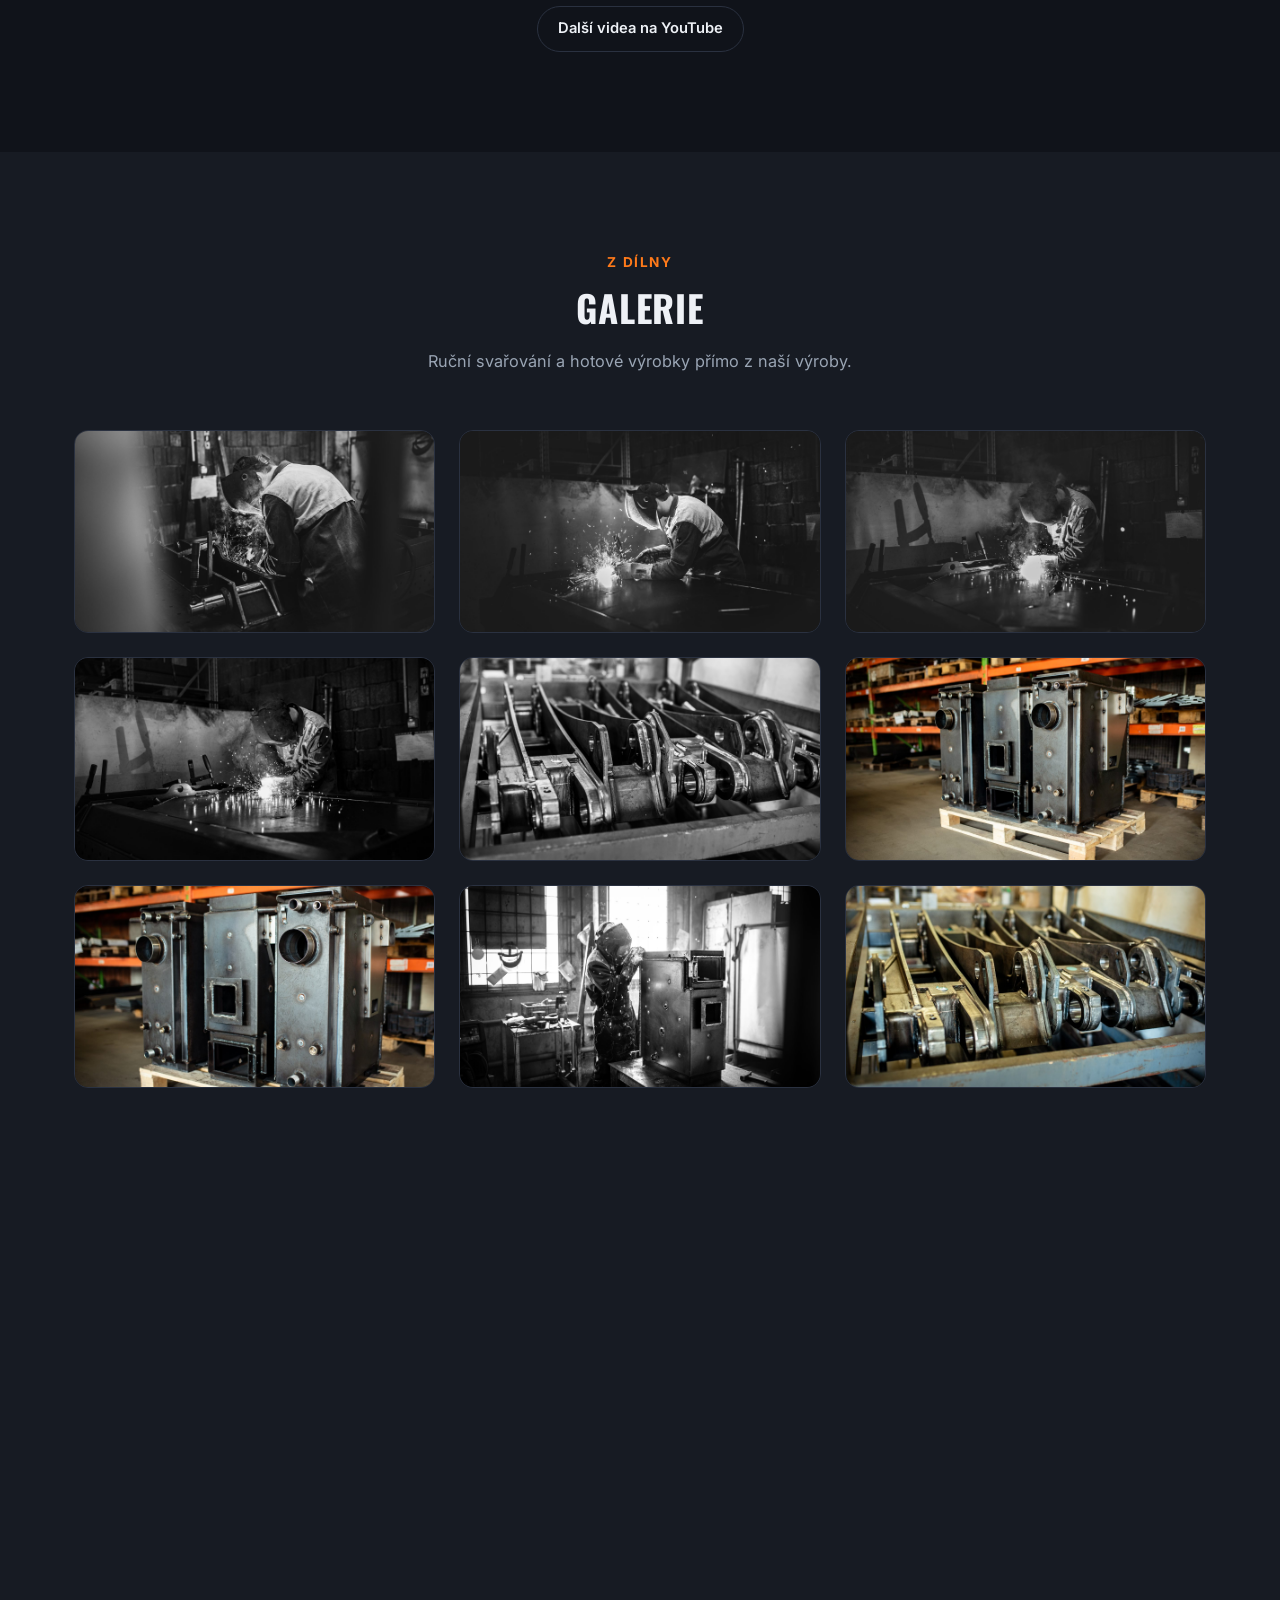
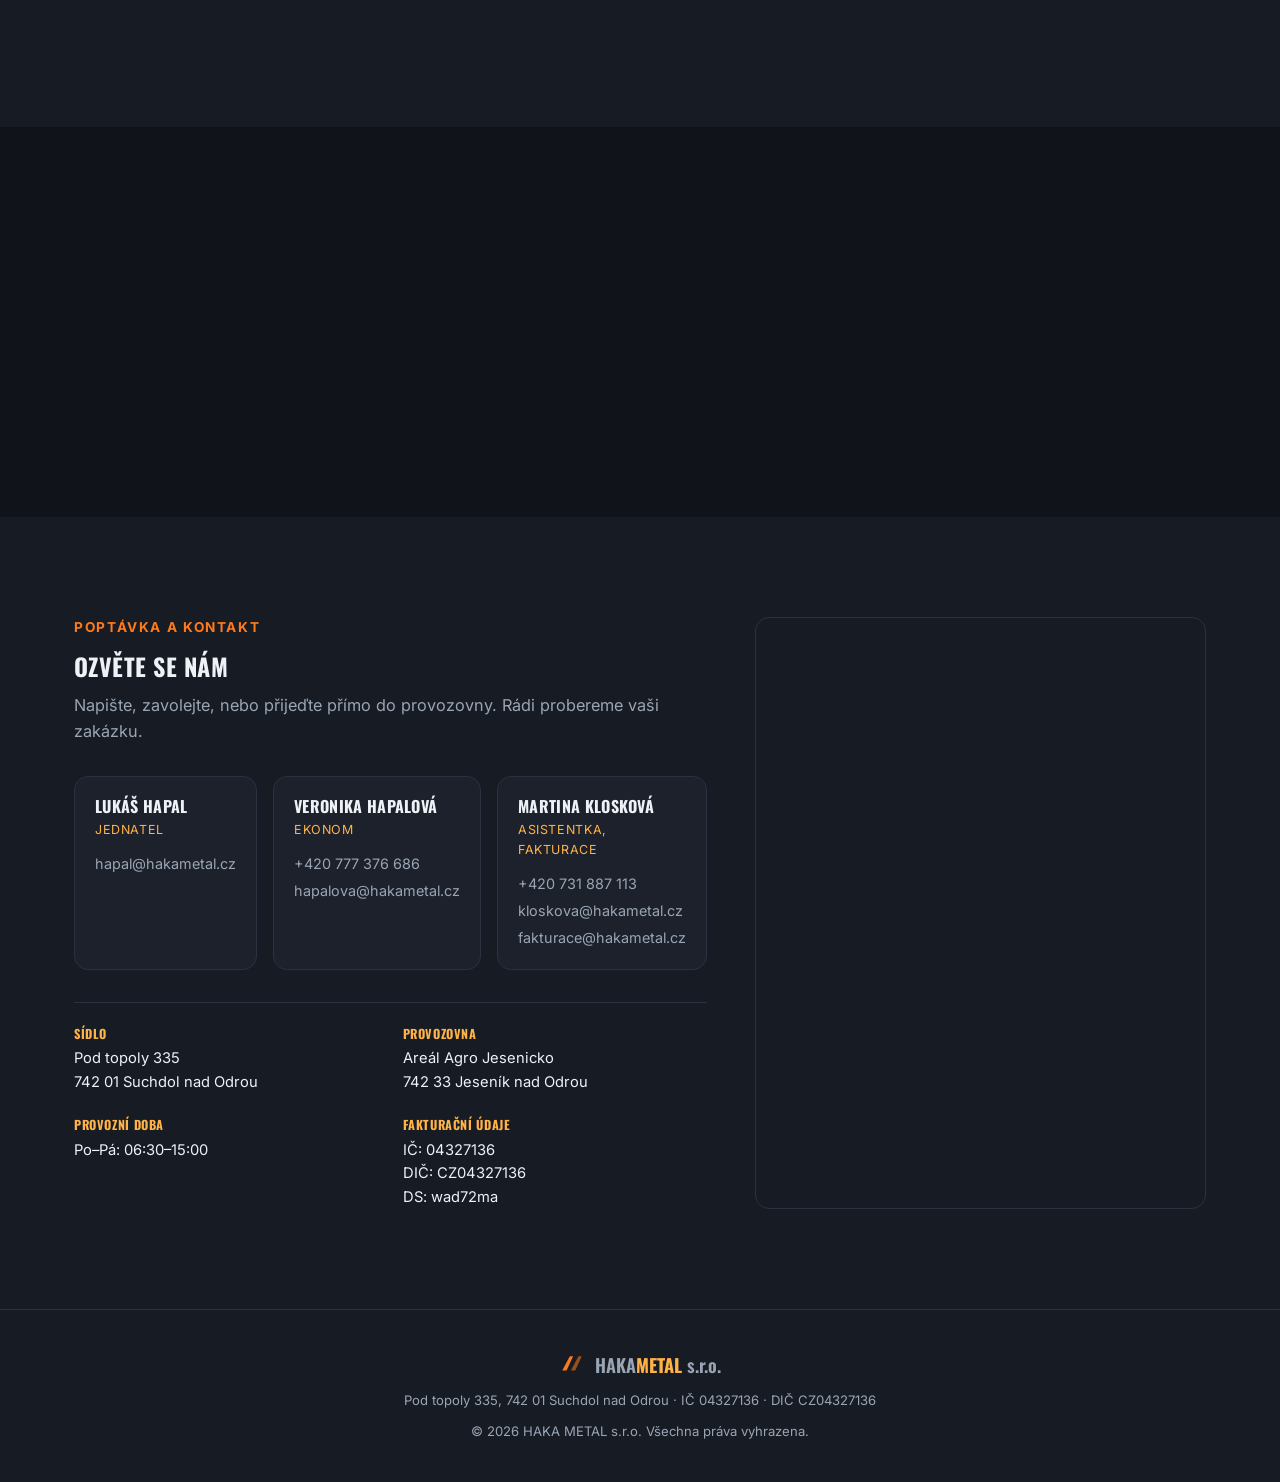
==== commit 8dbed25e: "Add 2 more gallery photos (welder at window, part detail) Co-Authored-By: Claude Sonnet 5 <noreply@a" ====
--- a/index.html
+++ b/index.html
@@ -246,6 +246,12 @@
         </button>
         <button type="button" class="gallery-item" data-index="6">
           <img src="img/gallery/gallery-07.jpg" data-i18n-attr="alt" data-i18n="gallery.alt7" alt="Hotový výrobek — kotel, pohled z boku" loading="lazy">
+        </button>
+        <button type="button" class="gallery-item" data-index="7">
+          <img src="img/gallery/gallery-08.jpg" data-i18n-attr="alt" data-i18n="gallery.alt8" alt="Ruční svařování — svářeč u okna dílny" loading="lazy">
+        </button>
+        <button type="button" class="gallery-item" data-index="8">
+          <img src="img/gallery/gallery-09.jpg" data-i18n-attr="alt" data-i18n="gallery.alt9" alt="Detail svařených dílů pro těžkou techniku" loading="lazy">
         </button>
       </div>
     </div>
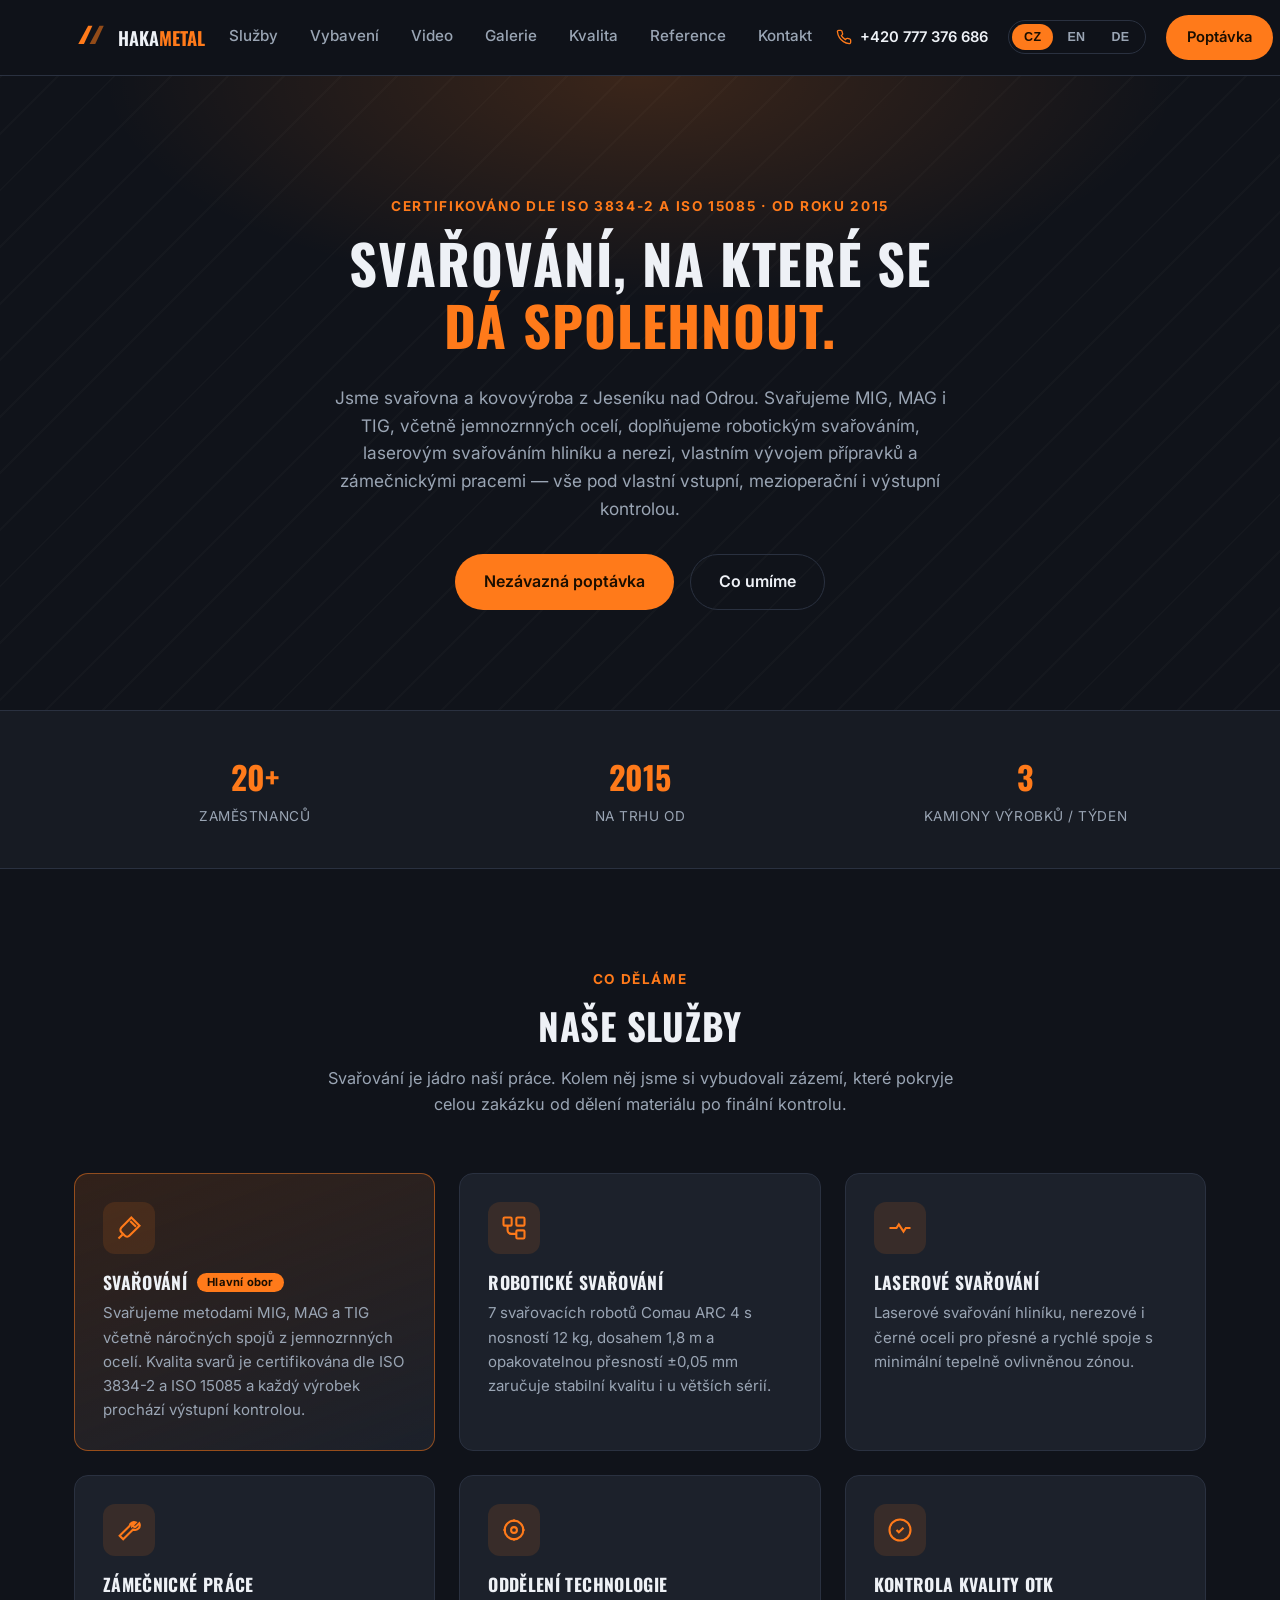
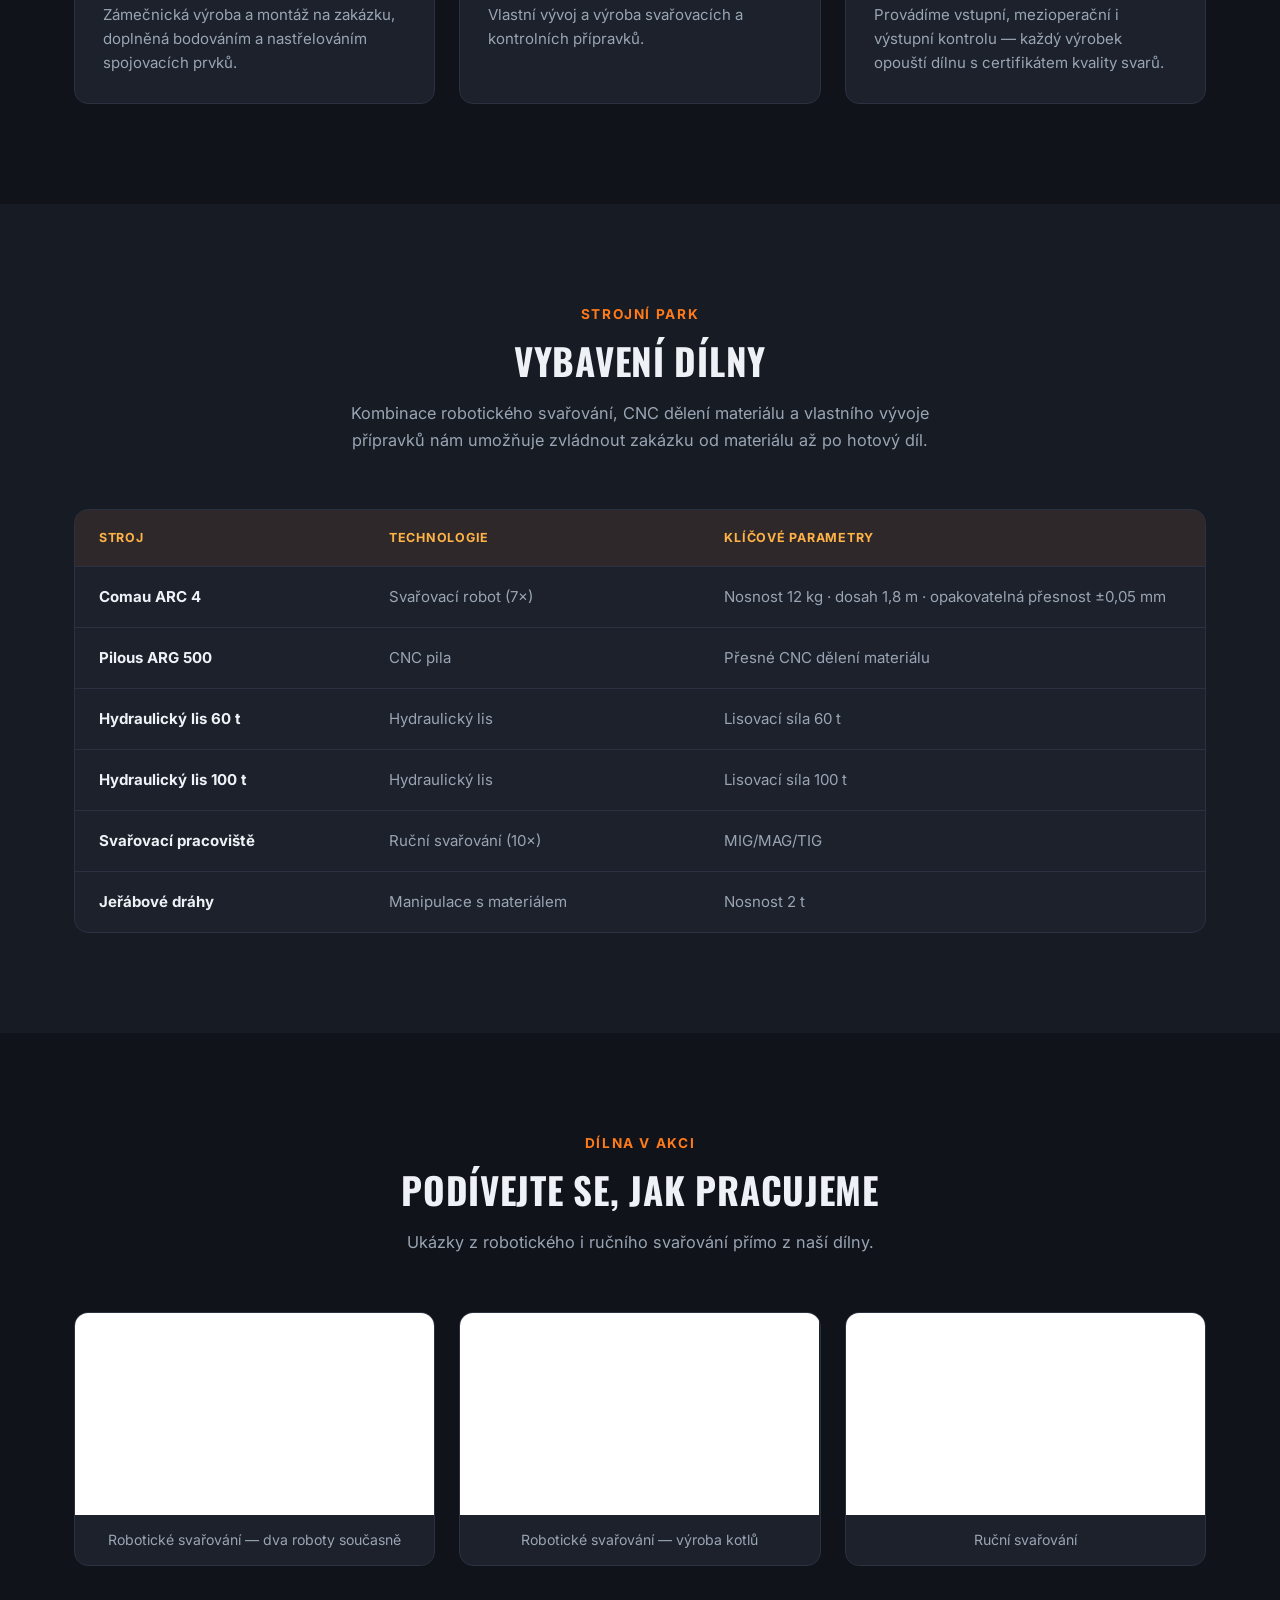
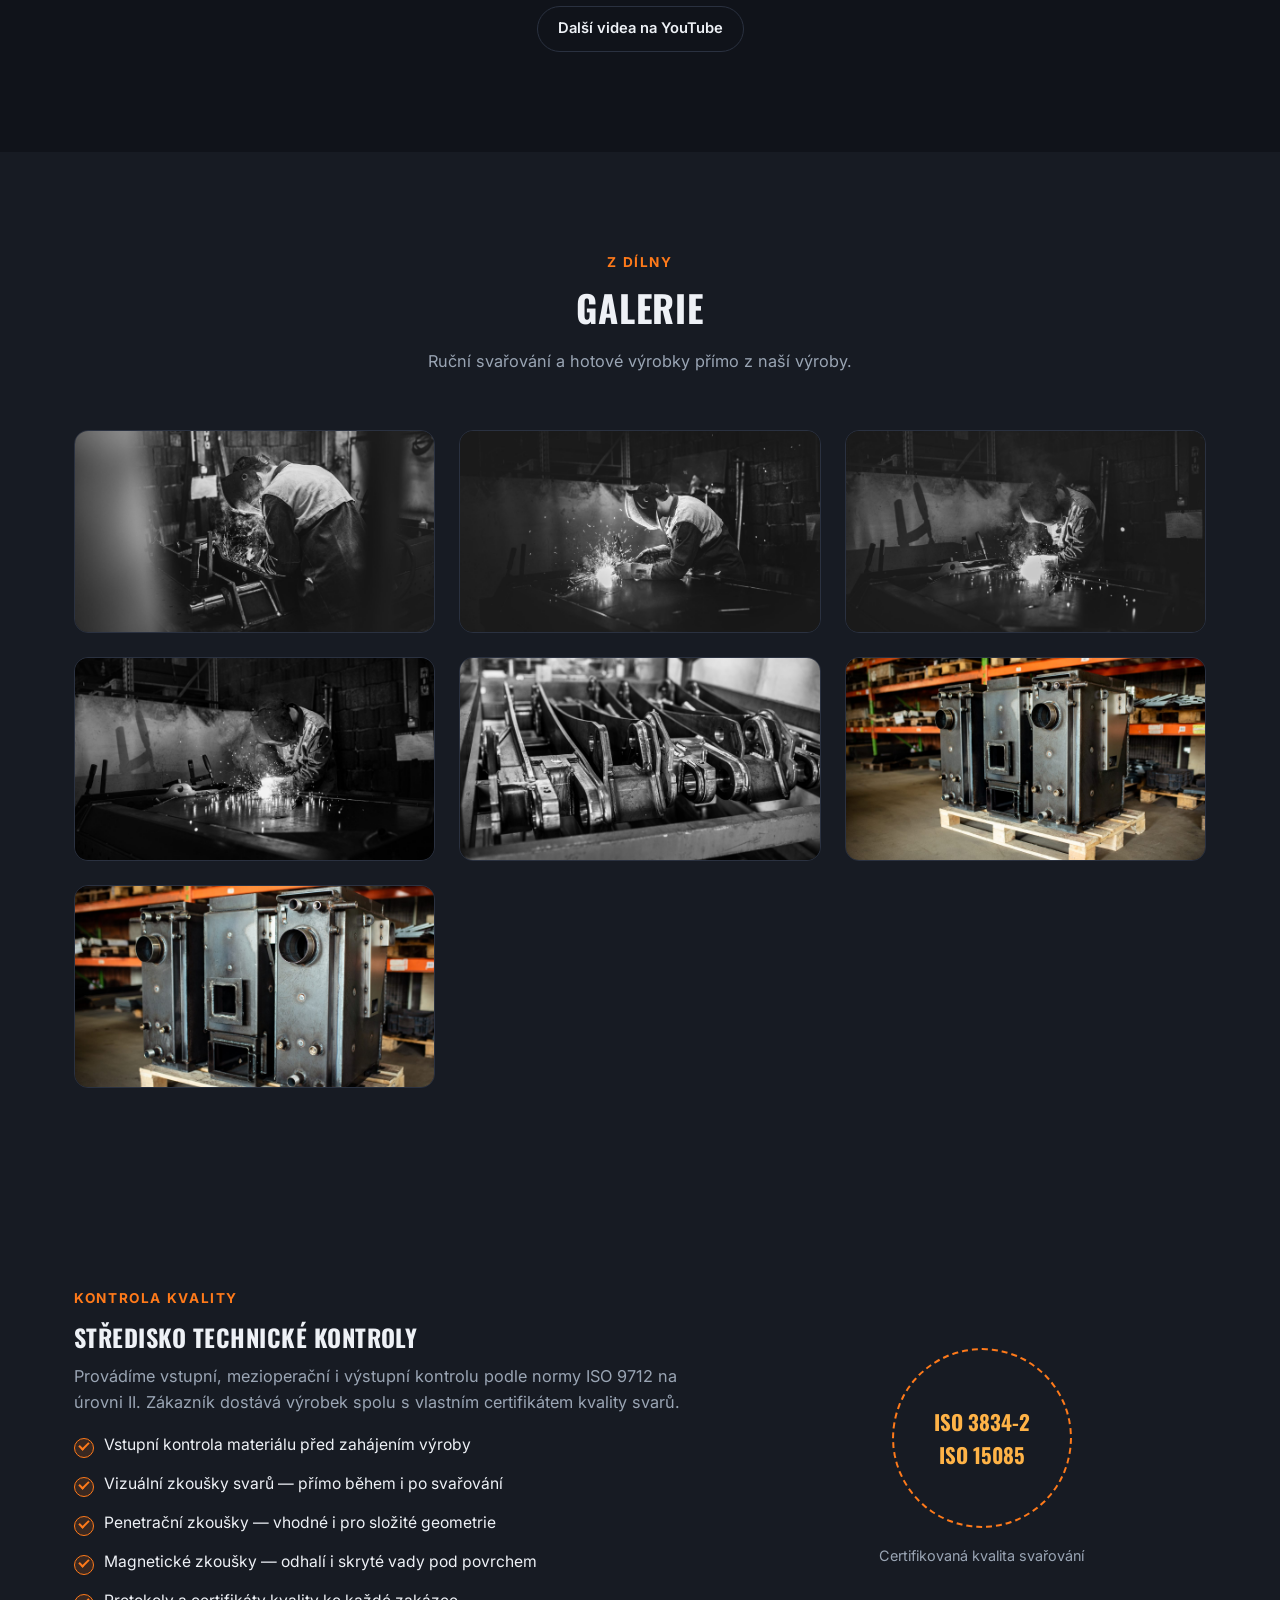
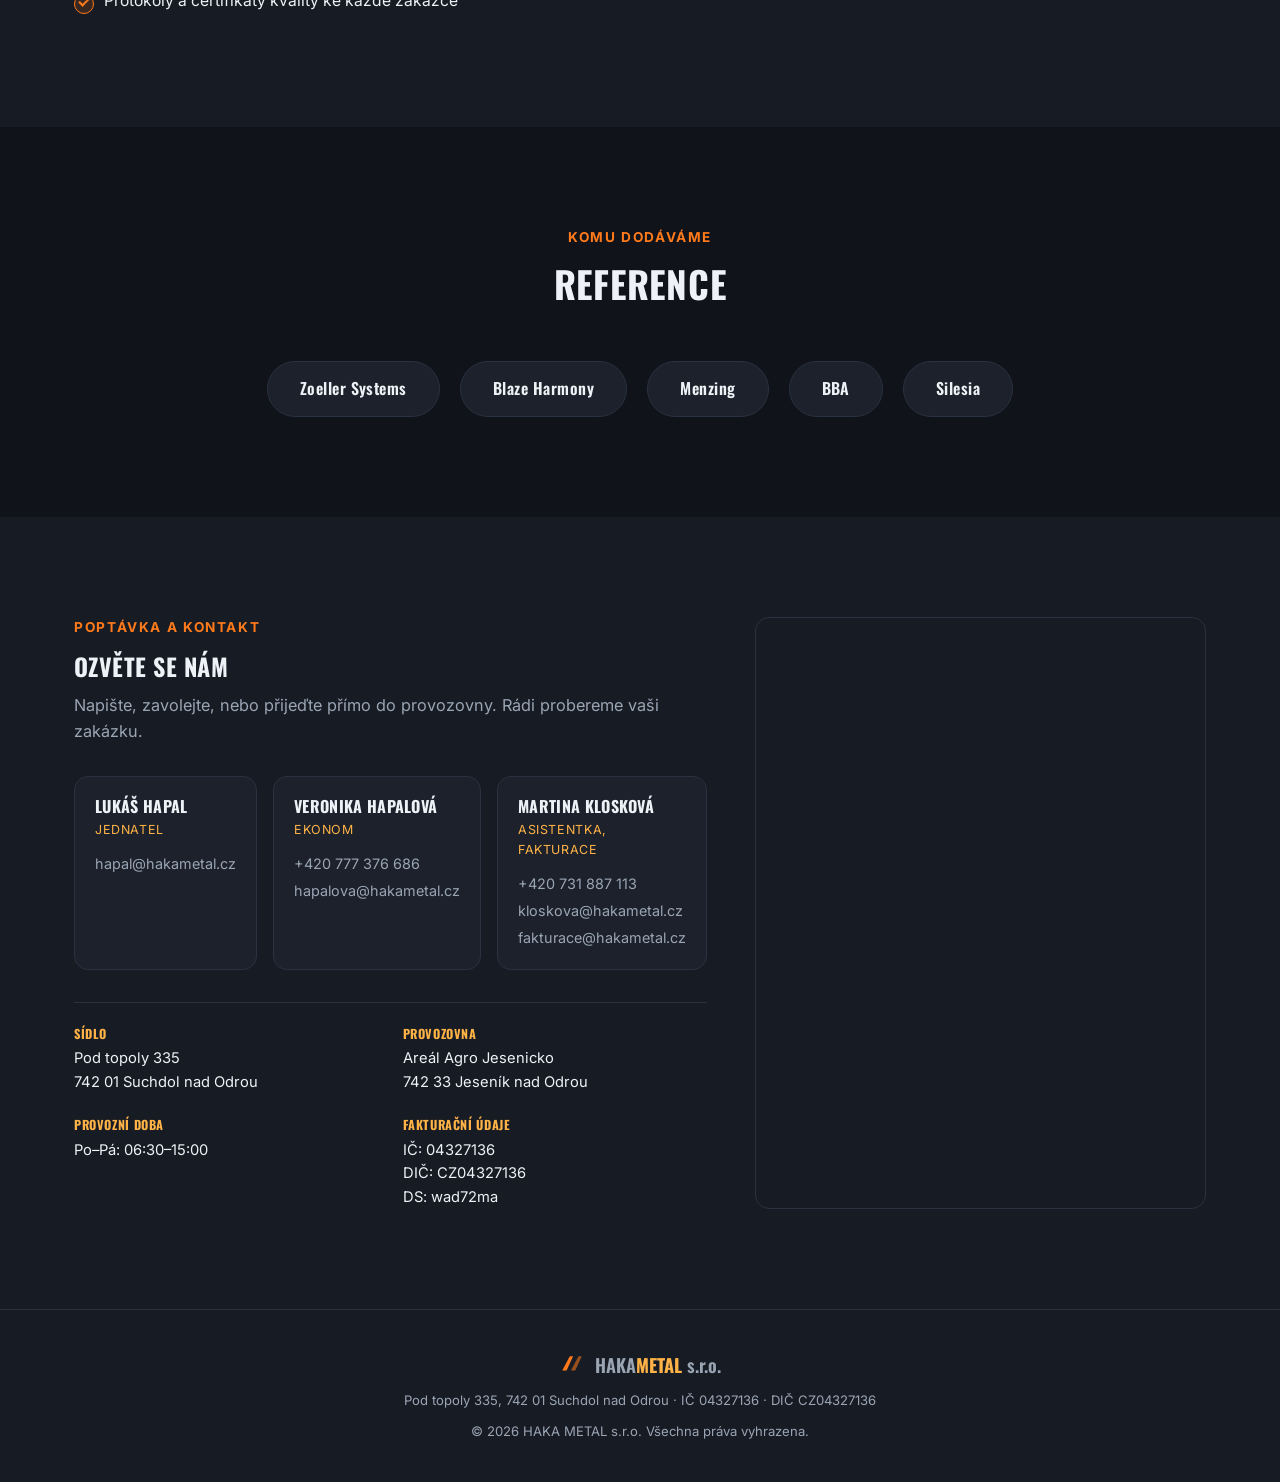
==== commit f7ab45ff: "Remove the 2 latest gallery photos, to be replaced Co-Authored-By: Claude Sonnet 5 <noreply@anthropi" ====
--- a/index.html
+++ b/index.html
@@ -246,12 +246,6 @@
         </button>
         <button type="button" class="gallery-item" data-index="6">
           <img src="img/gallery/gallery-07.jpg" data-i18n-attr="alt" data-i18n="gallery.alt7" alt="Hotový výrobek — kotel, pohled z boku" loading="lazy">
-        </button>
-        <button type="button" class="gallery-item" data-index="7">
-          <img src="img/gallery/gallery-08.jpg" data-i18n-attr="alt" data-i18n="gallery.alt8" alt="Ruční svařování — svářeč u okna dílny" loading="lazy">
-        </button>
-        <button type="button" class="gallery-item" data-index="8">
-          <img src="img/gallery/gallery-09.jpg" data-i18n-attr="alt" data-i18n="gallery.alt9" alt="Detail svařených dílů pro těžkou techniku" loading="lazy">
         </button>
       </div>
     </div>
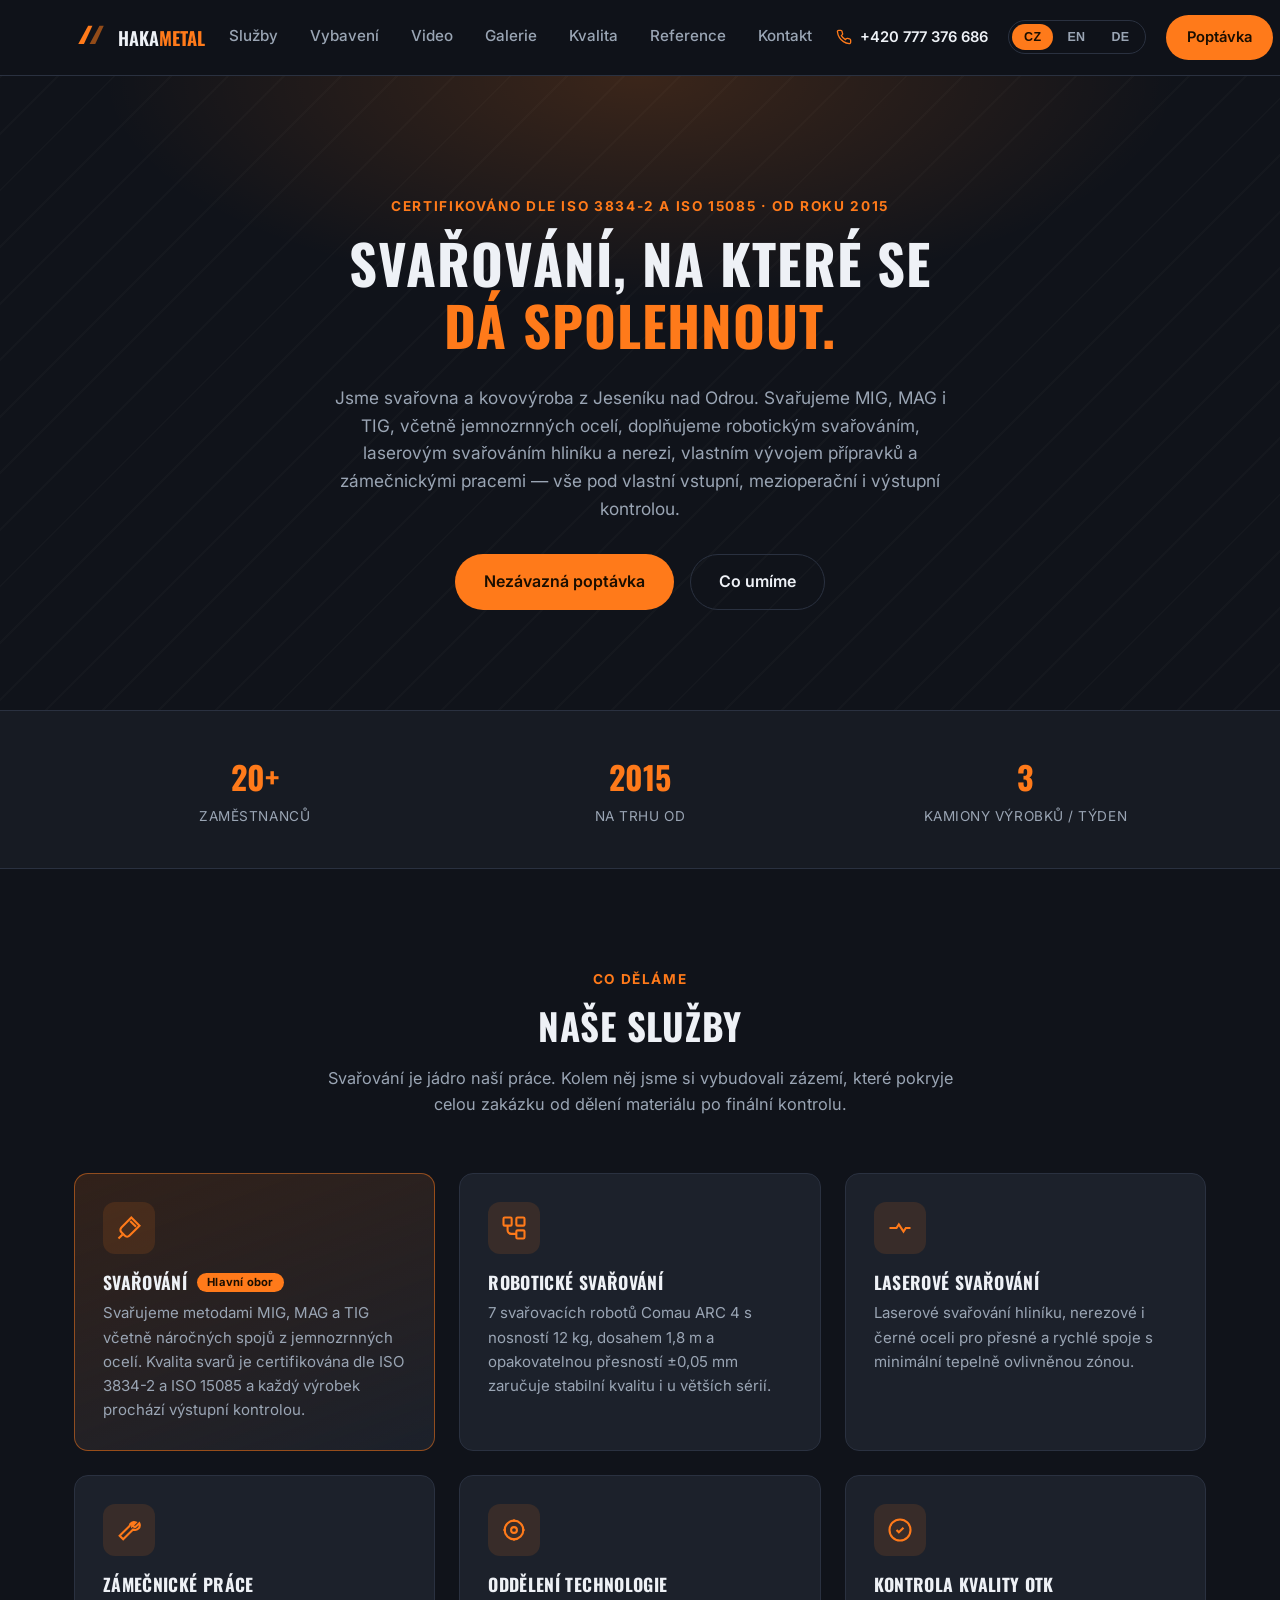
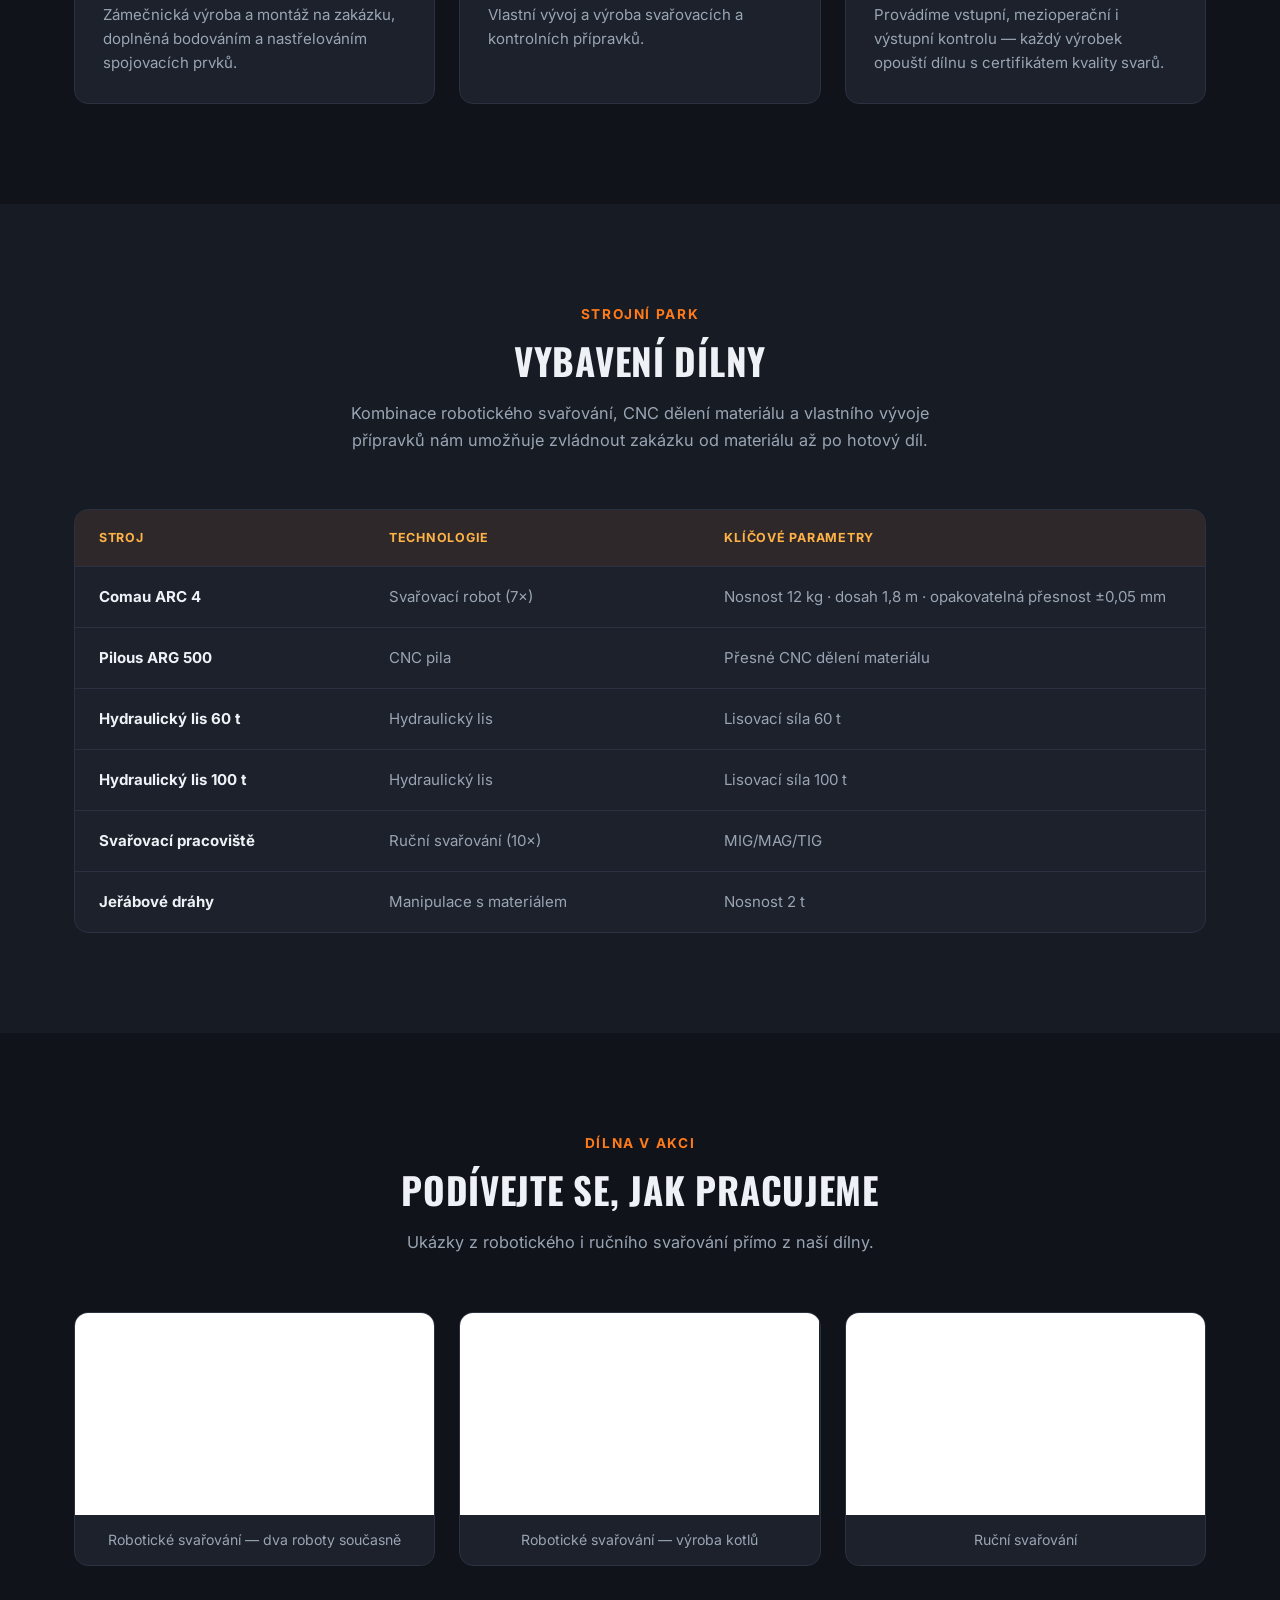
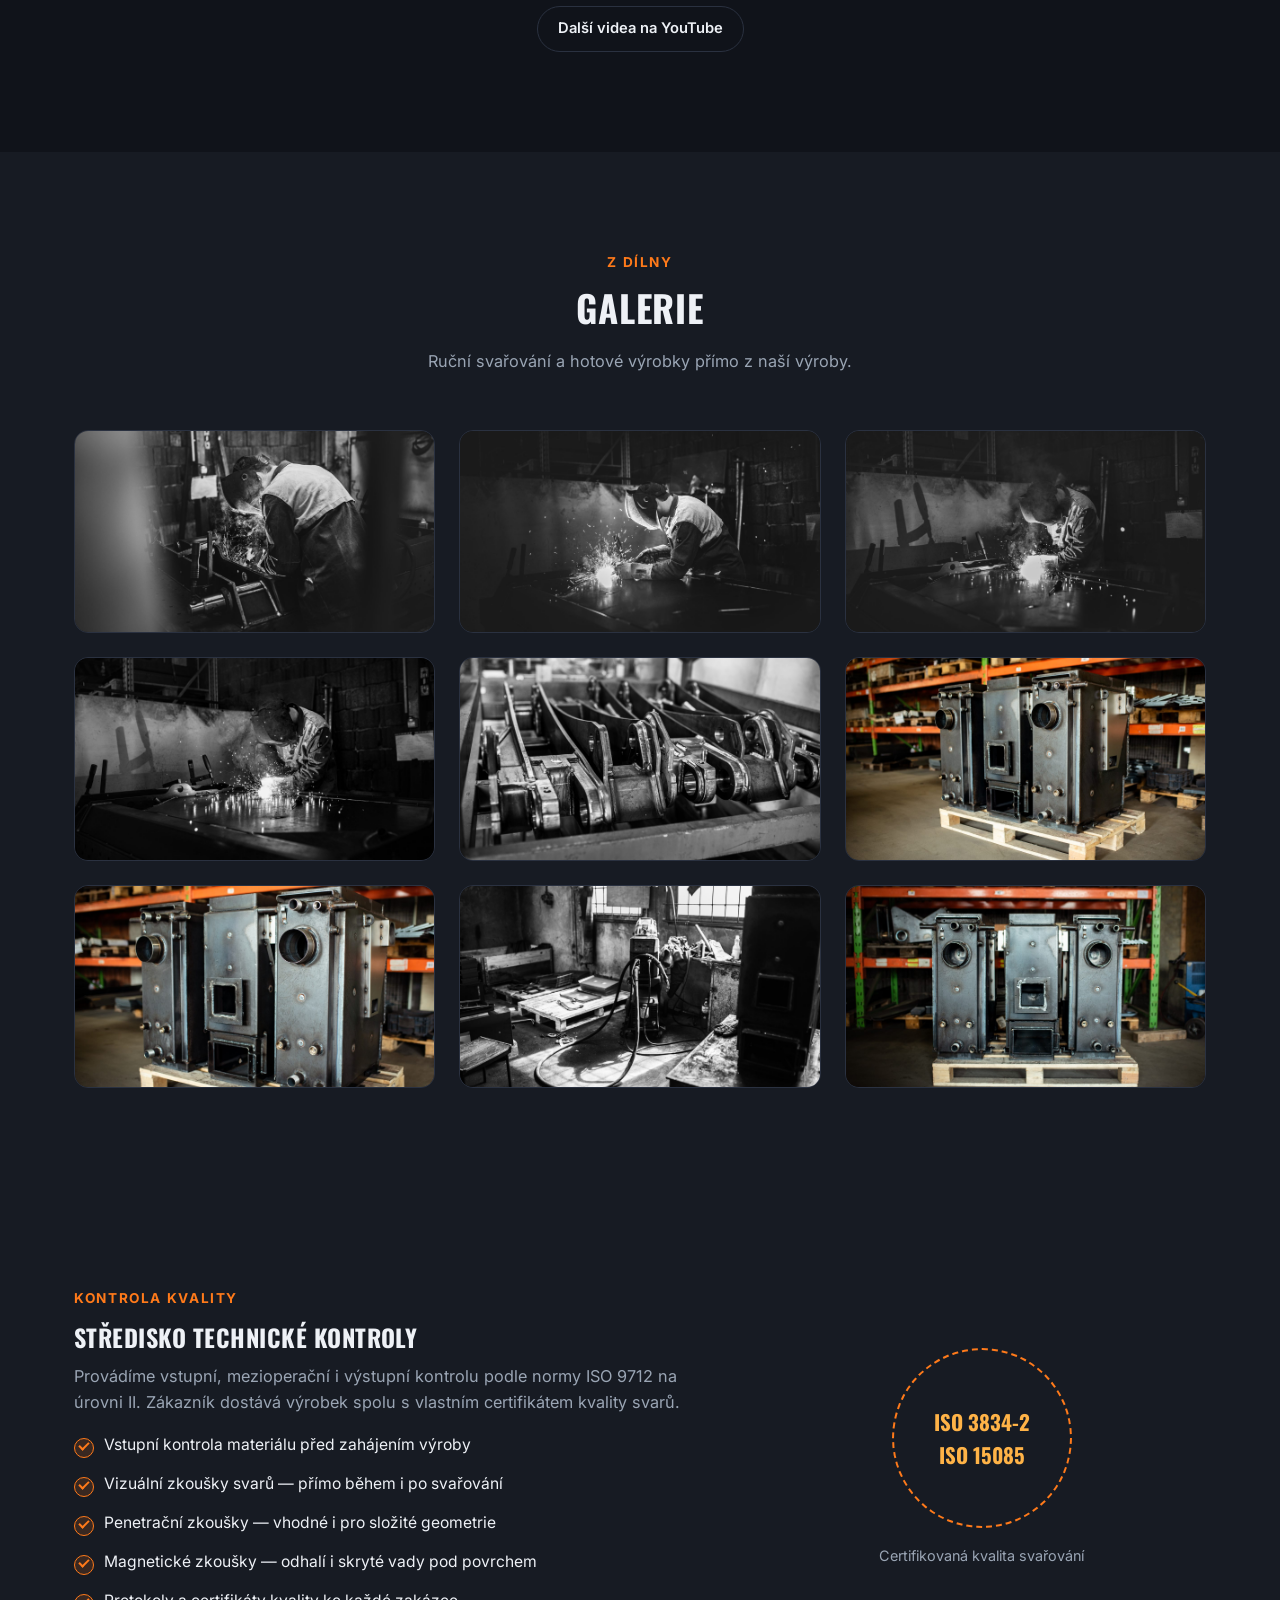
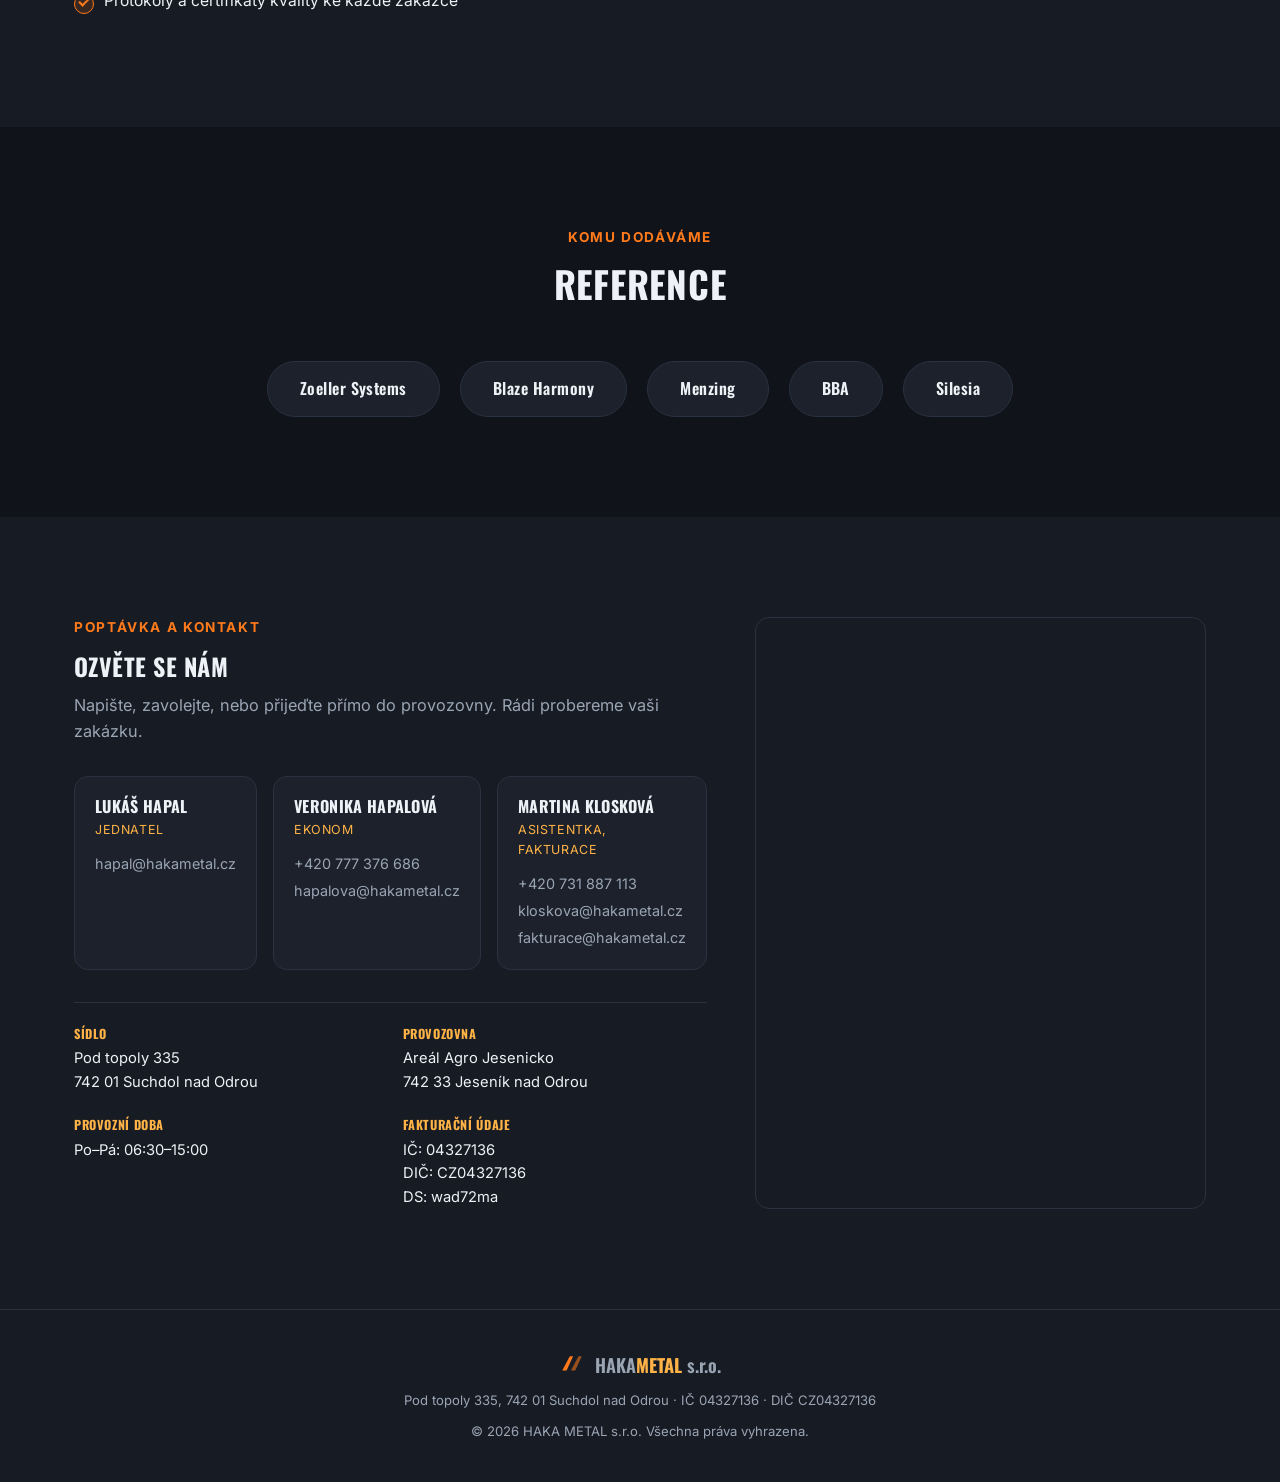
==== commit 020b6958: "Add 2 replacement gallery photos (workshop interior, boiler front view) Co-Authored-By: Claude Sonne" ====
--- a/index.html
+++ b/index.html
@@ -246,6 +246,12 @@
         </button>
         <button type="button" class="gallery-item" data-index="6">
           <img src="img/gallery/gallery-07.jpg" data-i18n-attr="alt" data-i18n="gallery.alt7" alt="Hotový výrobek — kotel, pohled z boku" loading="lazy">
+        </button>
+        <button type="button" class="gallery-item" data-index="7">
+          <img src="img/gallery/gallery-08.jpg" data-i18n-attr="alt" data-i18n="gallery.alt8" alt="Pohled do svařovací dílny" loading="lazy">
+        </button>
+        <button type="button" class="gallery-item" data-index="8">
+          <img src="img/gallery/gallery-09.jpg" data-i18n-attr="alt" data-i18n="gallery.alt9" alt="Hotový výrobek — kotel, pohled zepředu" loading="lazy">
         </button>
       </div>
     </div>
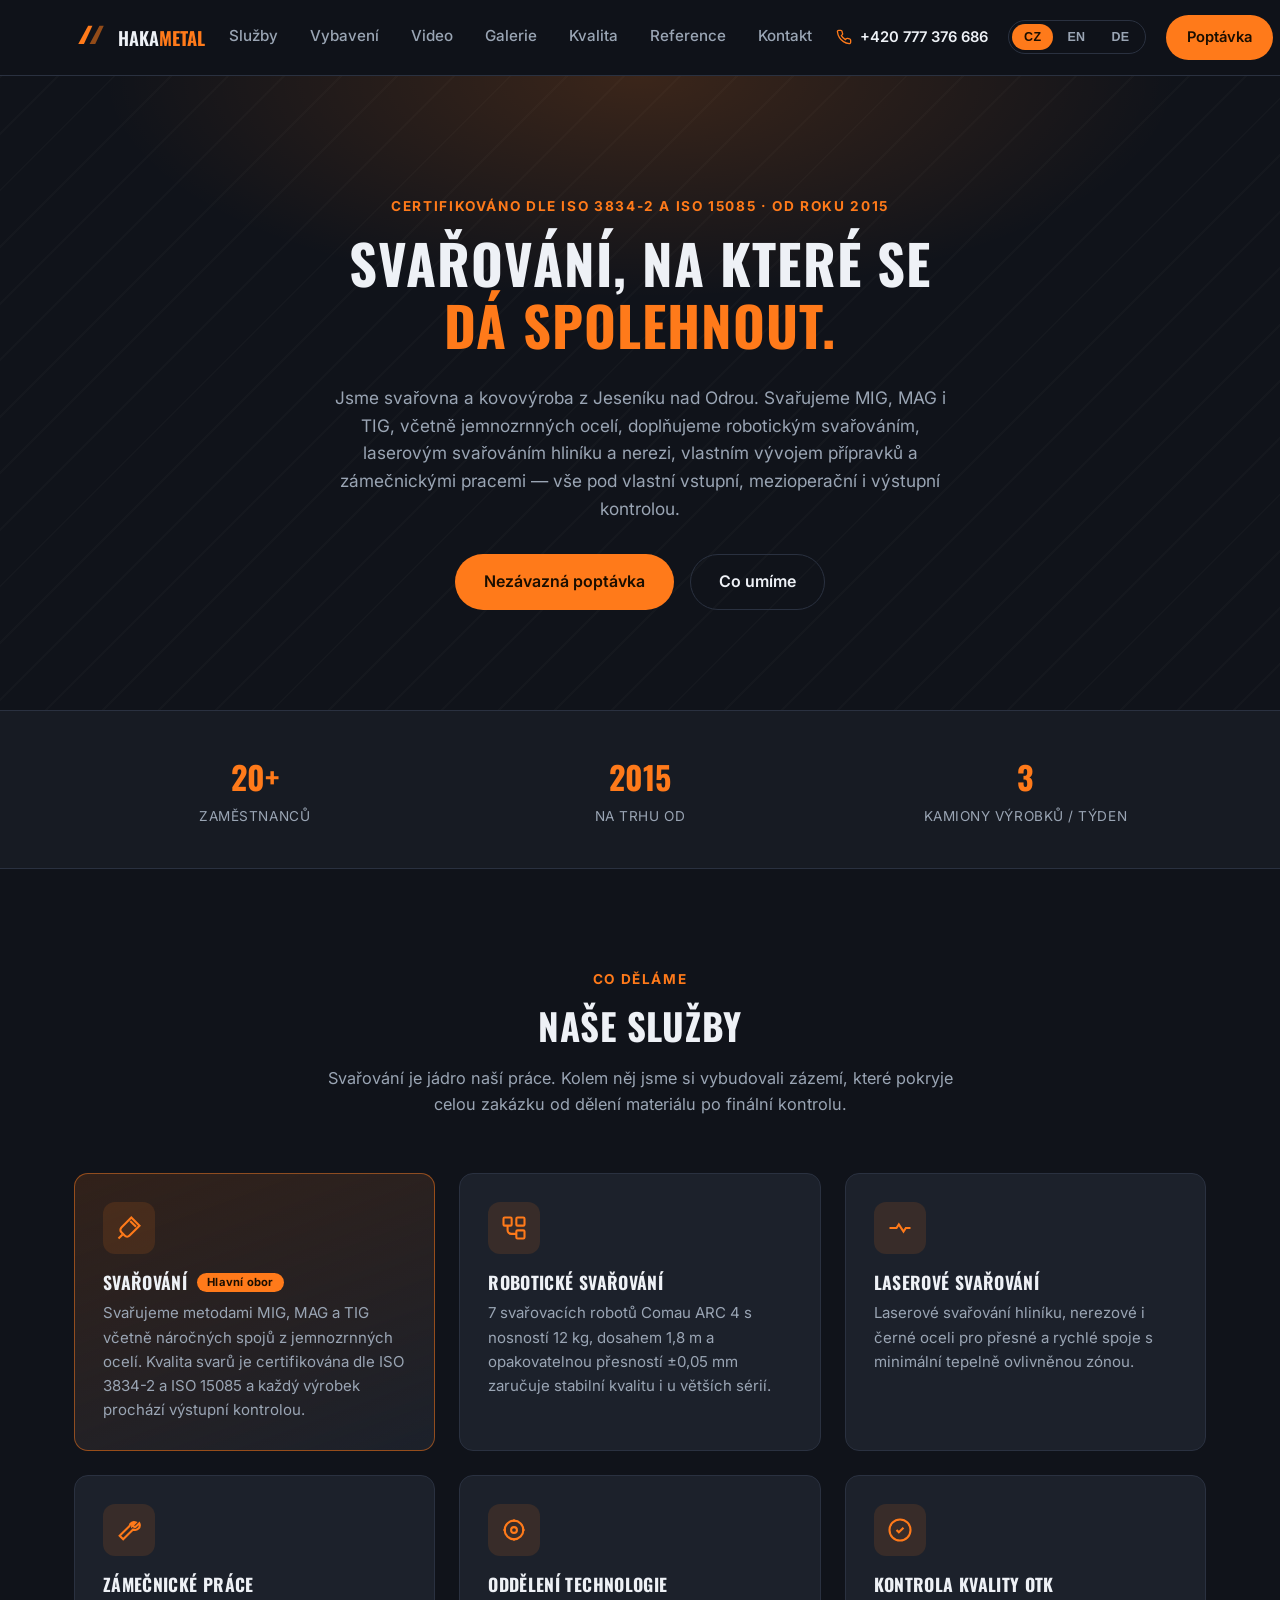
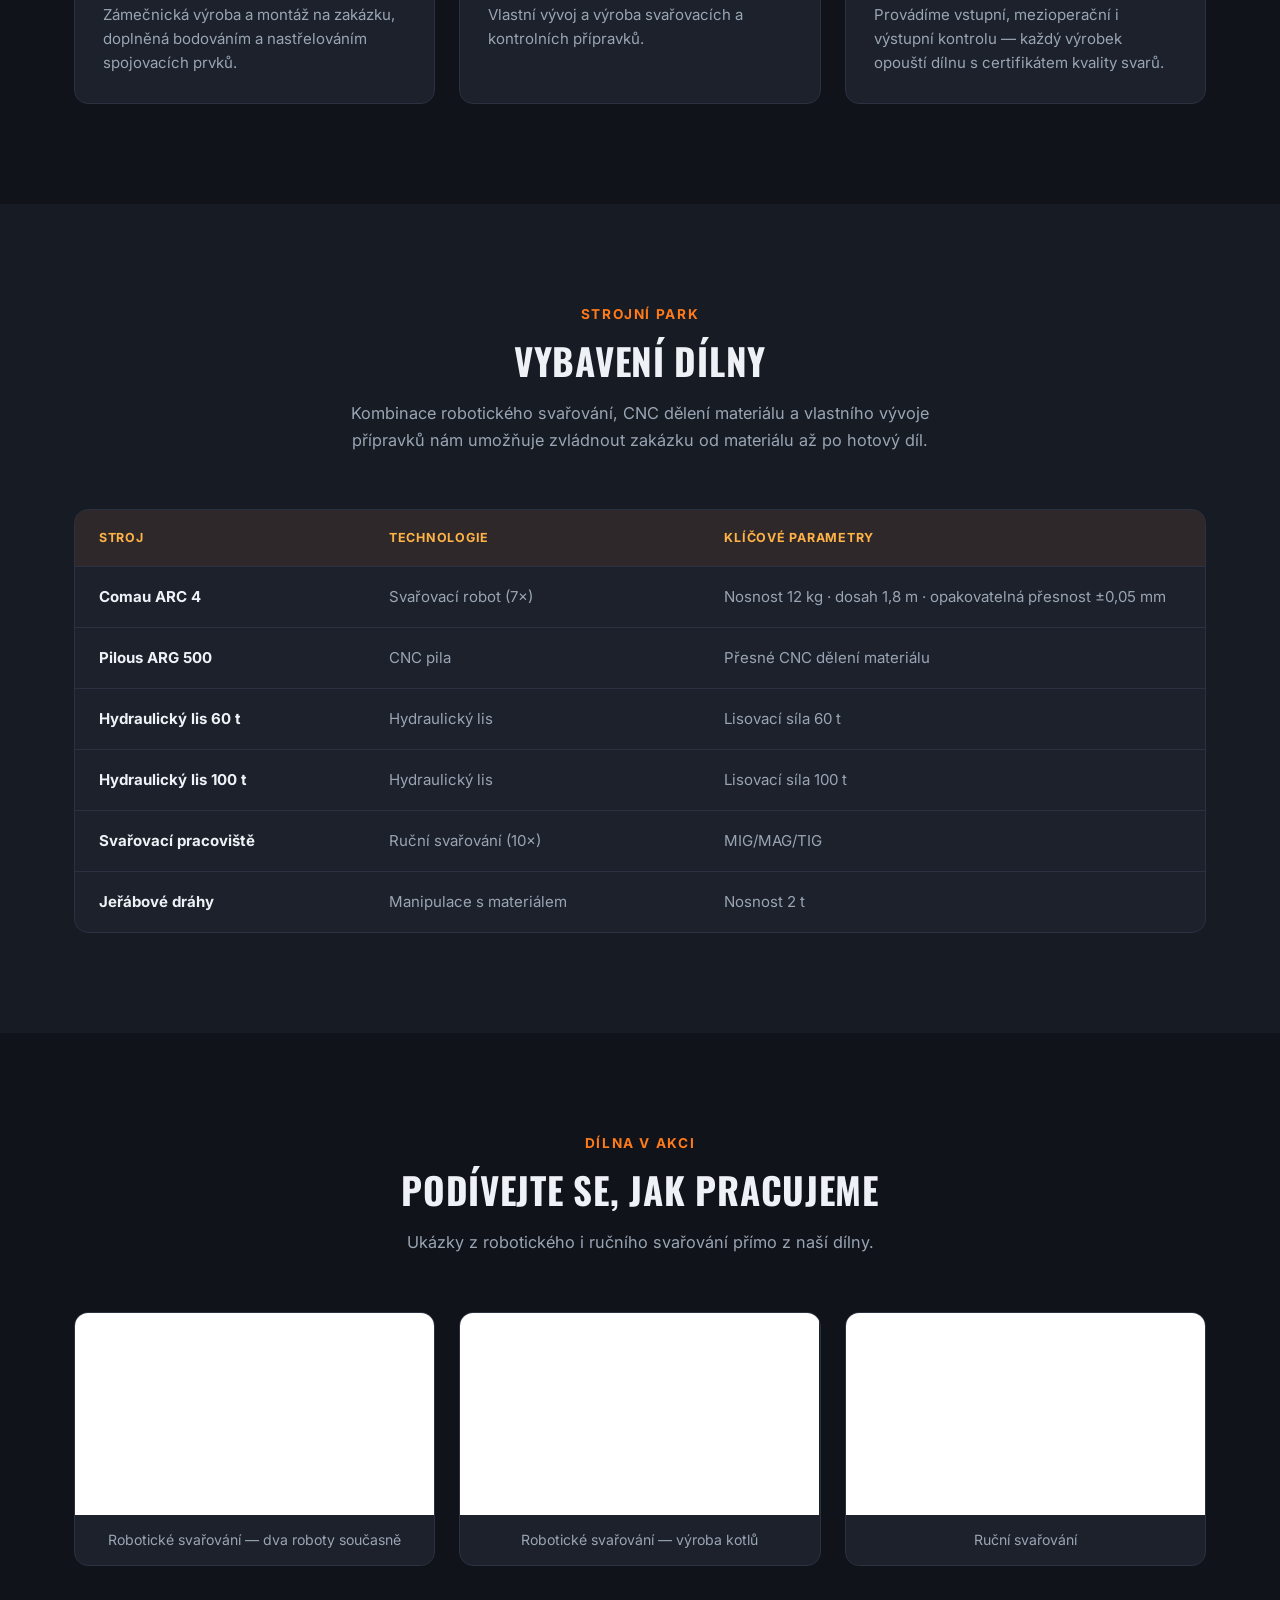
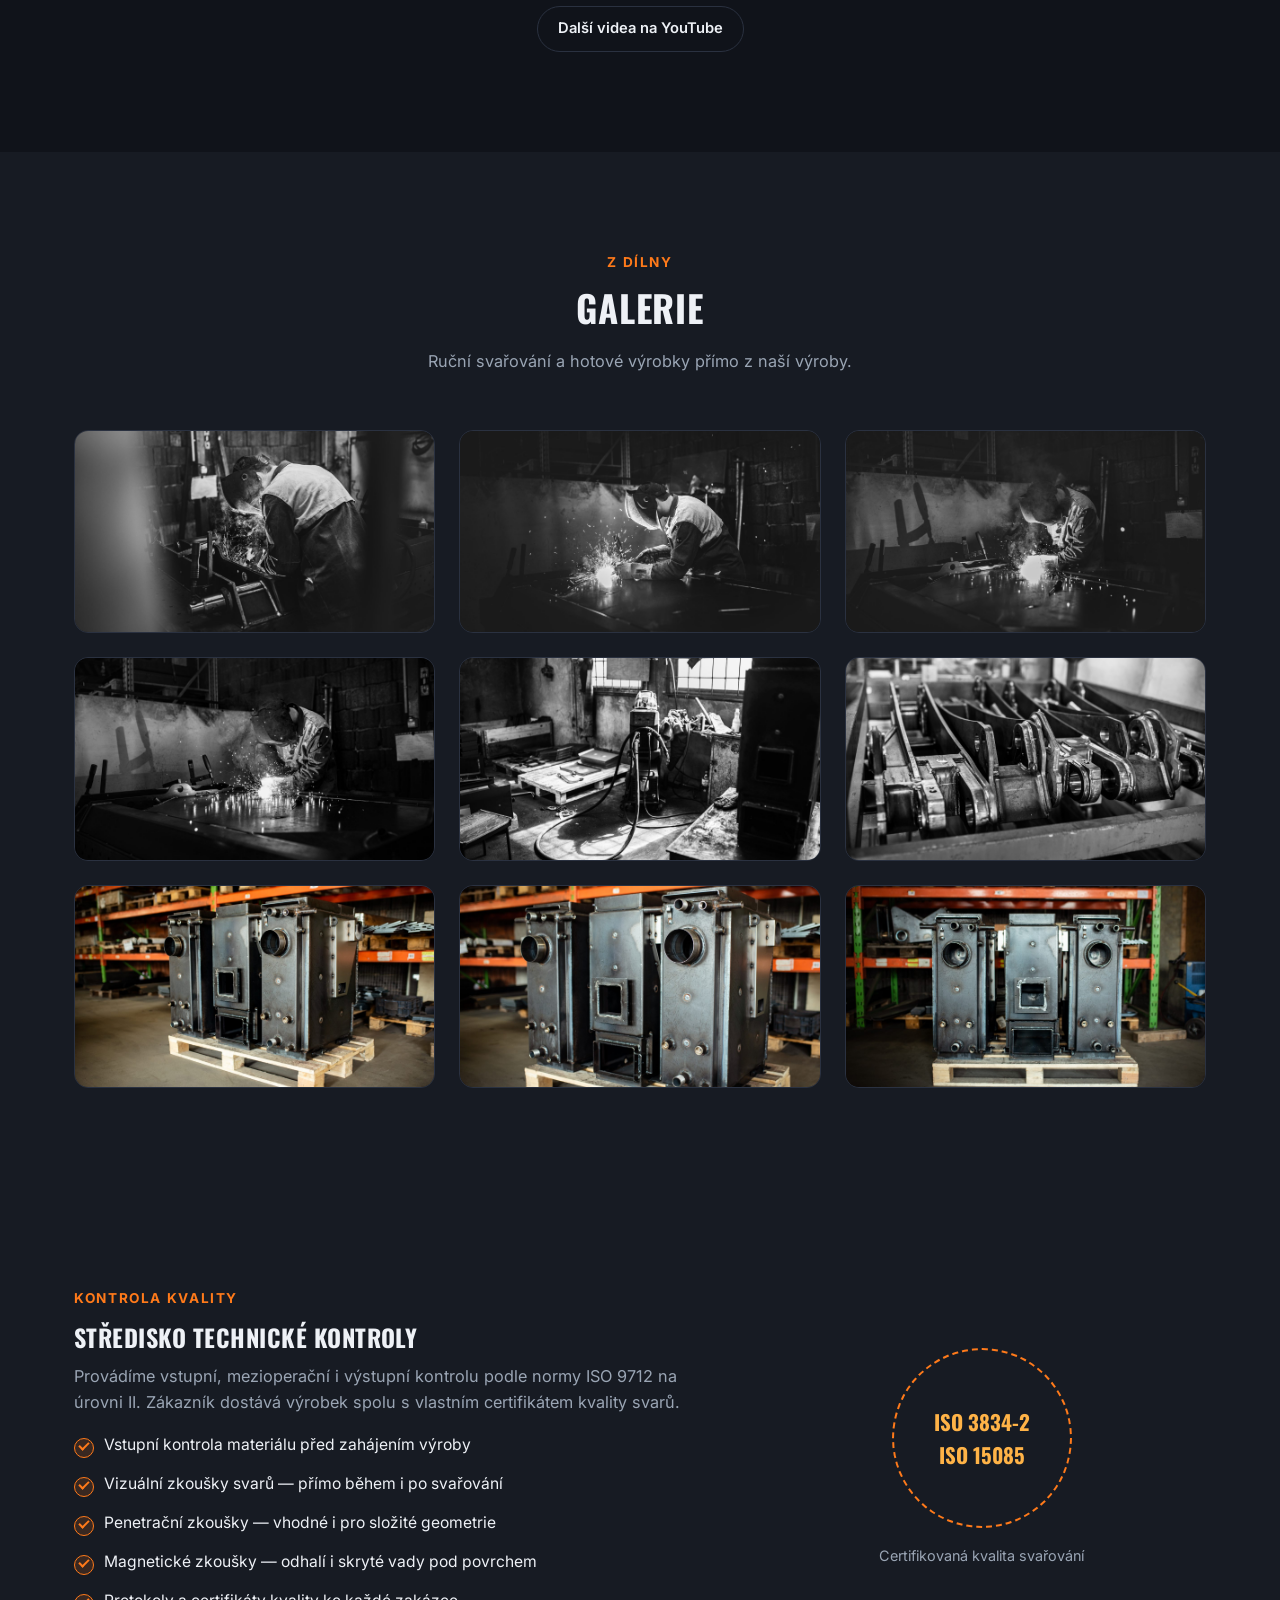
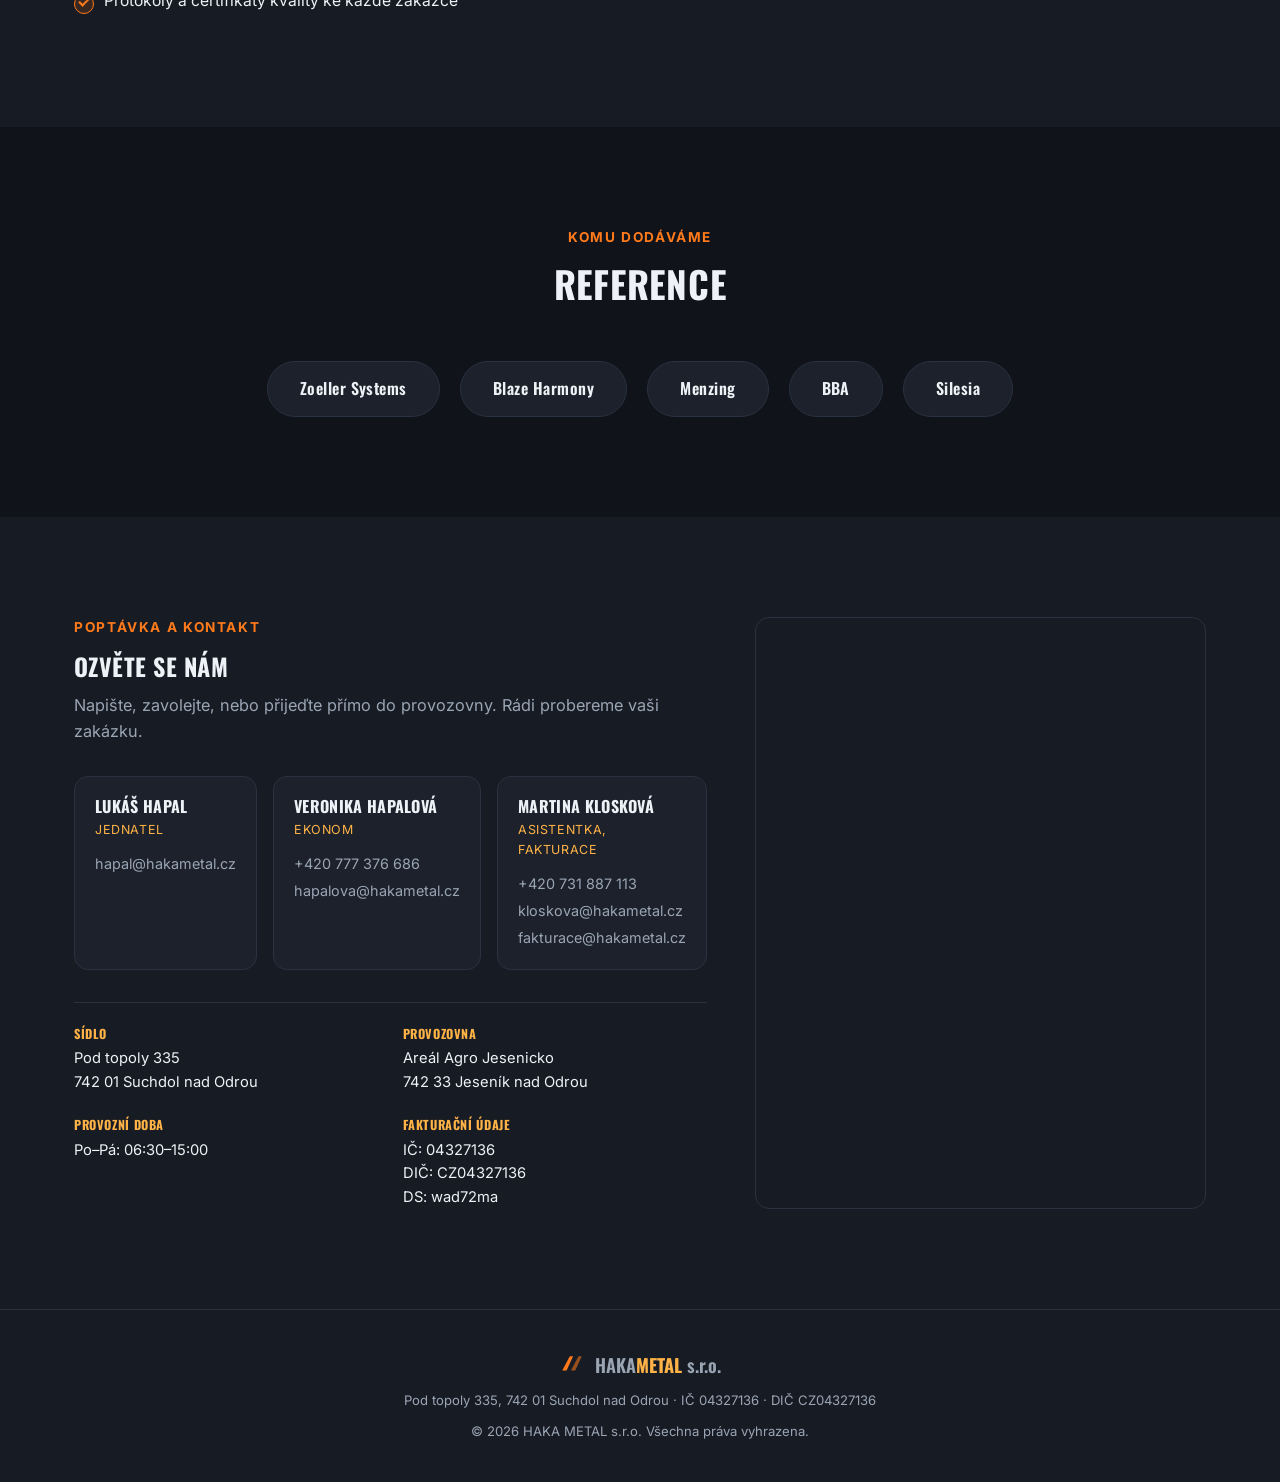
==== commit 109737a4: "Reorder gallery so the boiler photos sit together Co-Authored-By: Claude Sonnet 5 <noreply@anthropic" ====
--- a/index.html
+++ b/index.html
@@ -239,16 +239,16 @@
           <img src="img/gallery/gallery-04.jpg" data-i18n-attr="alt" data-i18n="gallery.alt4" alt="Ruční svařování — svařenec na pracovním stole" loading="lazy">
         </button>
         <button type="button" class="gallery-item" data-index="4">
+          <img src="img/gallery/gallery-08.jpg" data-i18n-attr="alt" data-i18n="gallery.alt8" alt="Pohled do svařovací dílny" loading="lazy">
+        </button>
+        <button type="button" class="gallery-item" data-index="5">
           <img src="img/gallery/gallery-05.jpg" data-i18n-attr="alt" data-i18n="gallery.alt5" alt="Hotové svařence — ramena pro těžkou techniku" loading="lazy">
         </button>
-        <button type="button" class="gallery-item" data-index="5">
+        <button type="button" class="gallery-item" data-index="6">
           <img src="img/gallery/gallery-06.jpg" data-i18n-attr="alt" data-i18n="gallery.alt6" alt="Hotový výrobek — svařený kotel připravený k expedici" loading="lazy">
         </button>
-        <button type="button" class="gallery-item" data-index="6">
+        <button type="button" class="gallery-item" data-index="7">
           <img src="img/gallery/gallery-07.jpg" data-i18n-attr="alt" data-i18n="gallery.alt7" alt="Hotový výrobek — kotel, pohled z boku" loading="lazy">
-        </button>
-        <button type="button" class="gallery-item" data-index="7">
-          <img src="img/gallery/gallery-08.jpg" data-i18n-attr="alt" data-i18n="gallery.alt8" alt="Pohled do svařovací dílny" loading="lazy">
         </button>
         <button type="button" class="gallery-item" data-index="8">
           <img src="img/gallery/gallery-09.jpg" data-i18n-attr="alt" data-i18n="gallery.alt9" alt="Hotový výrobek — kotel, pohled zepředu" loading="lazy">
